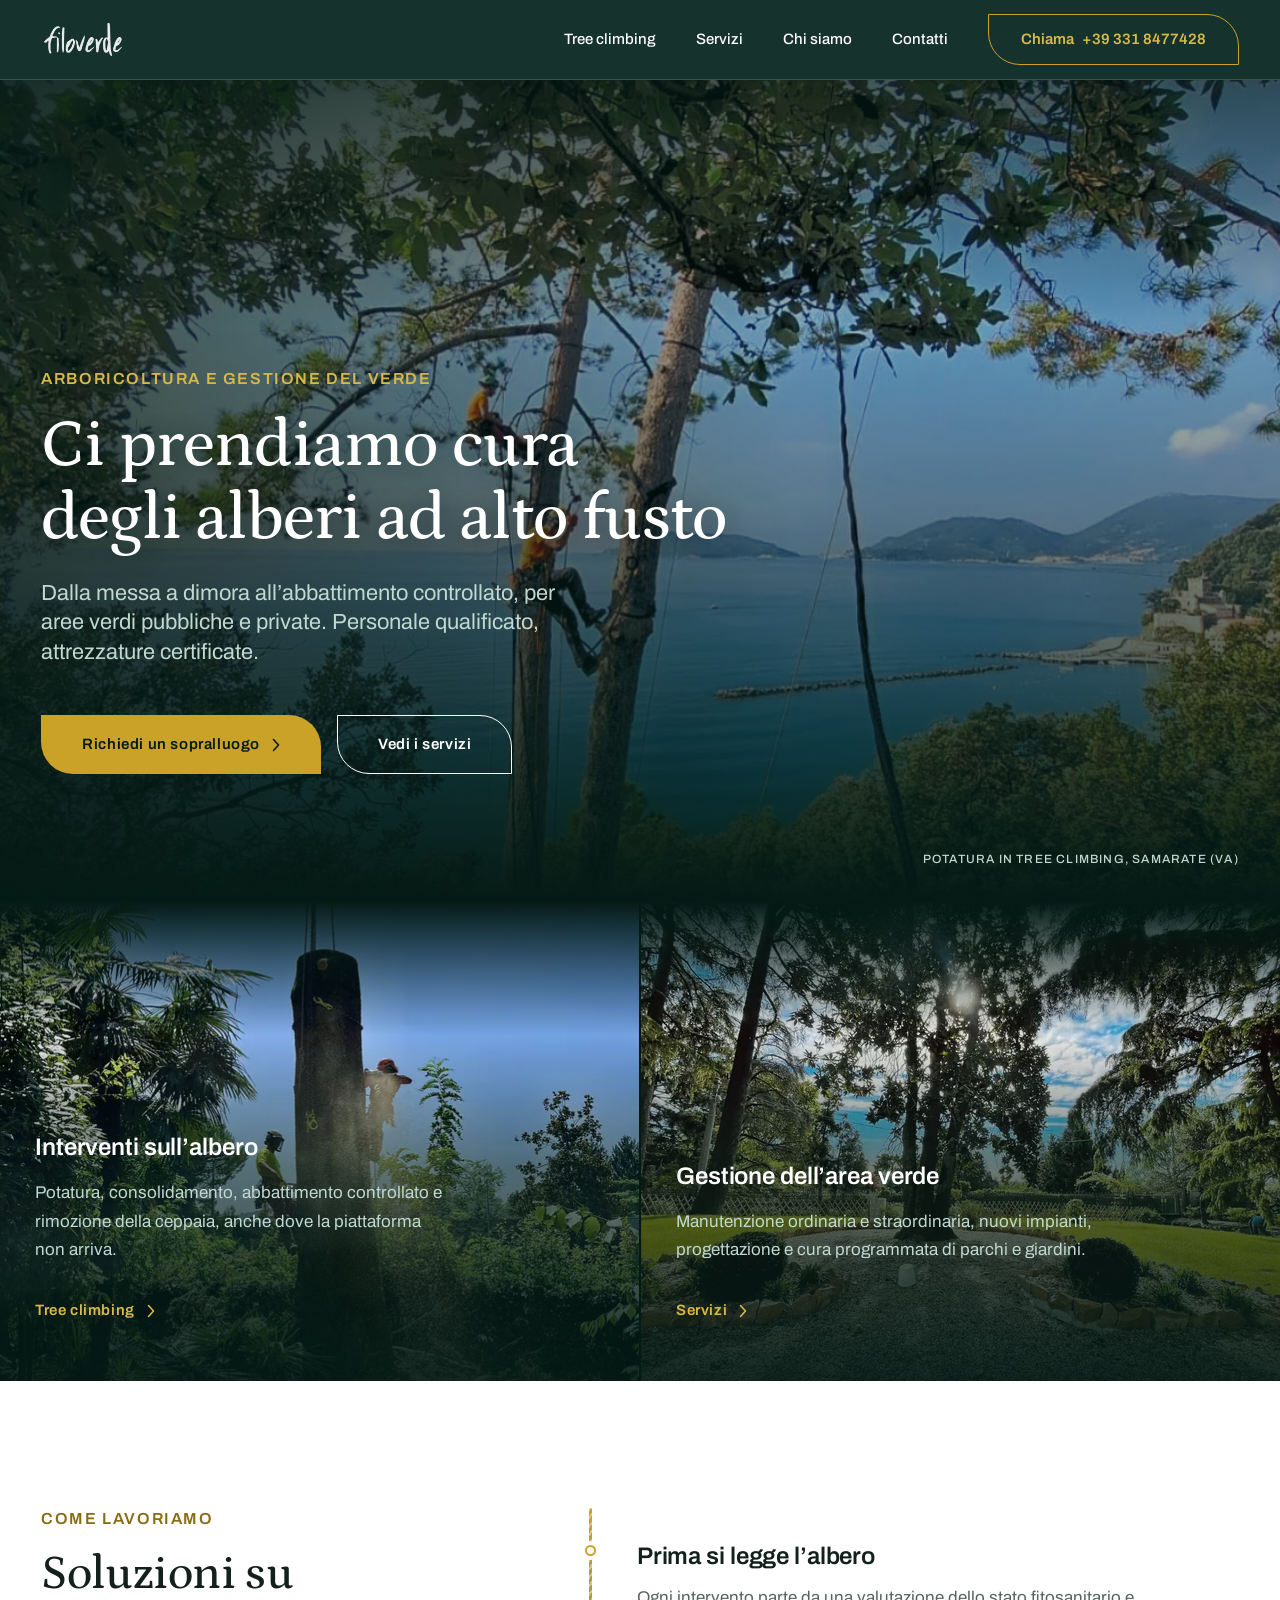
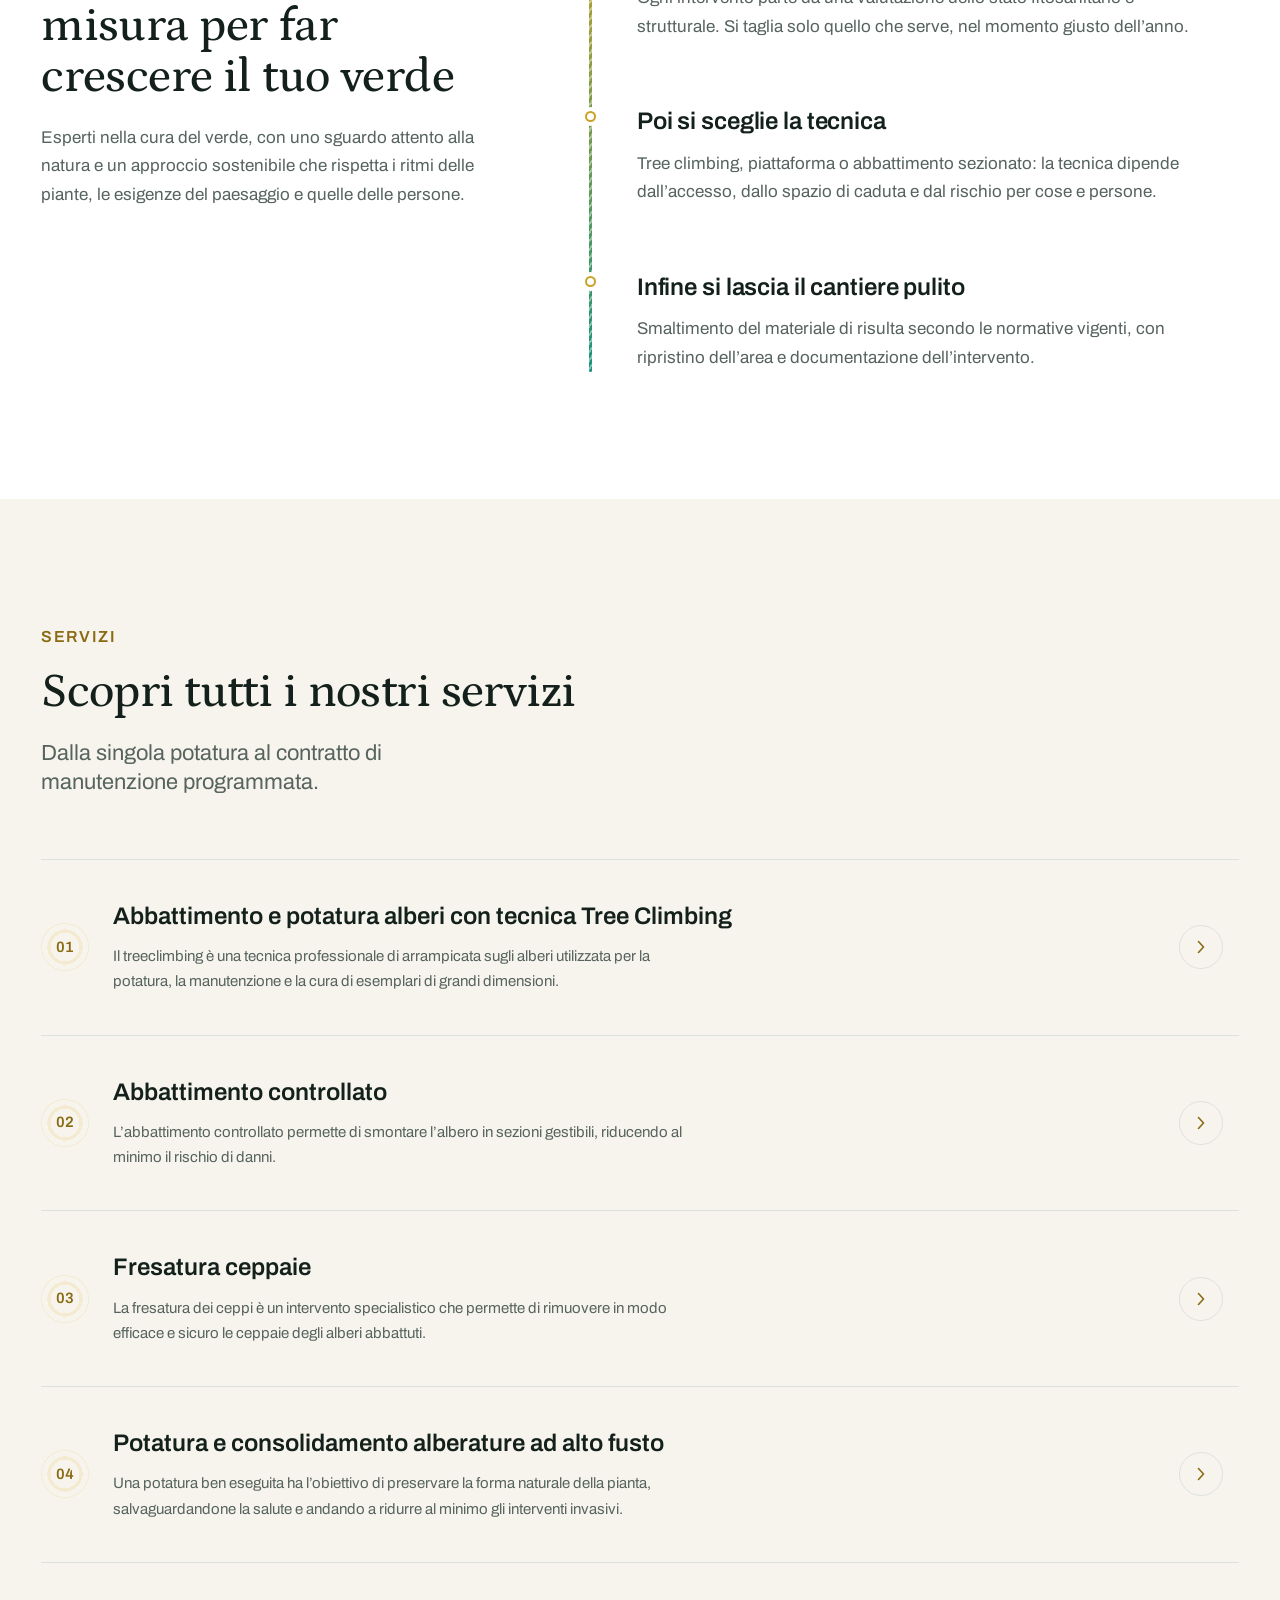
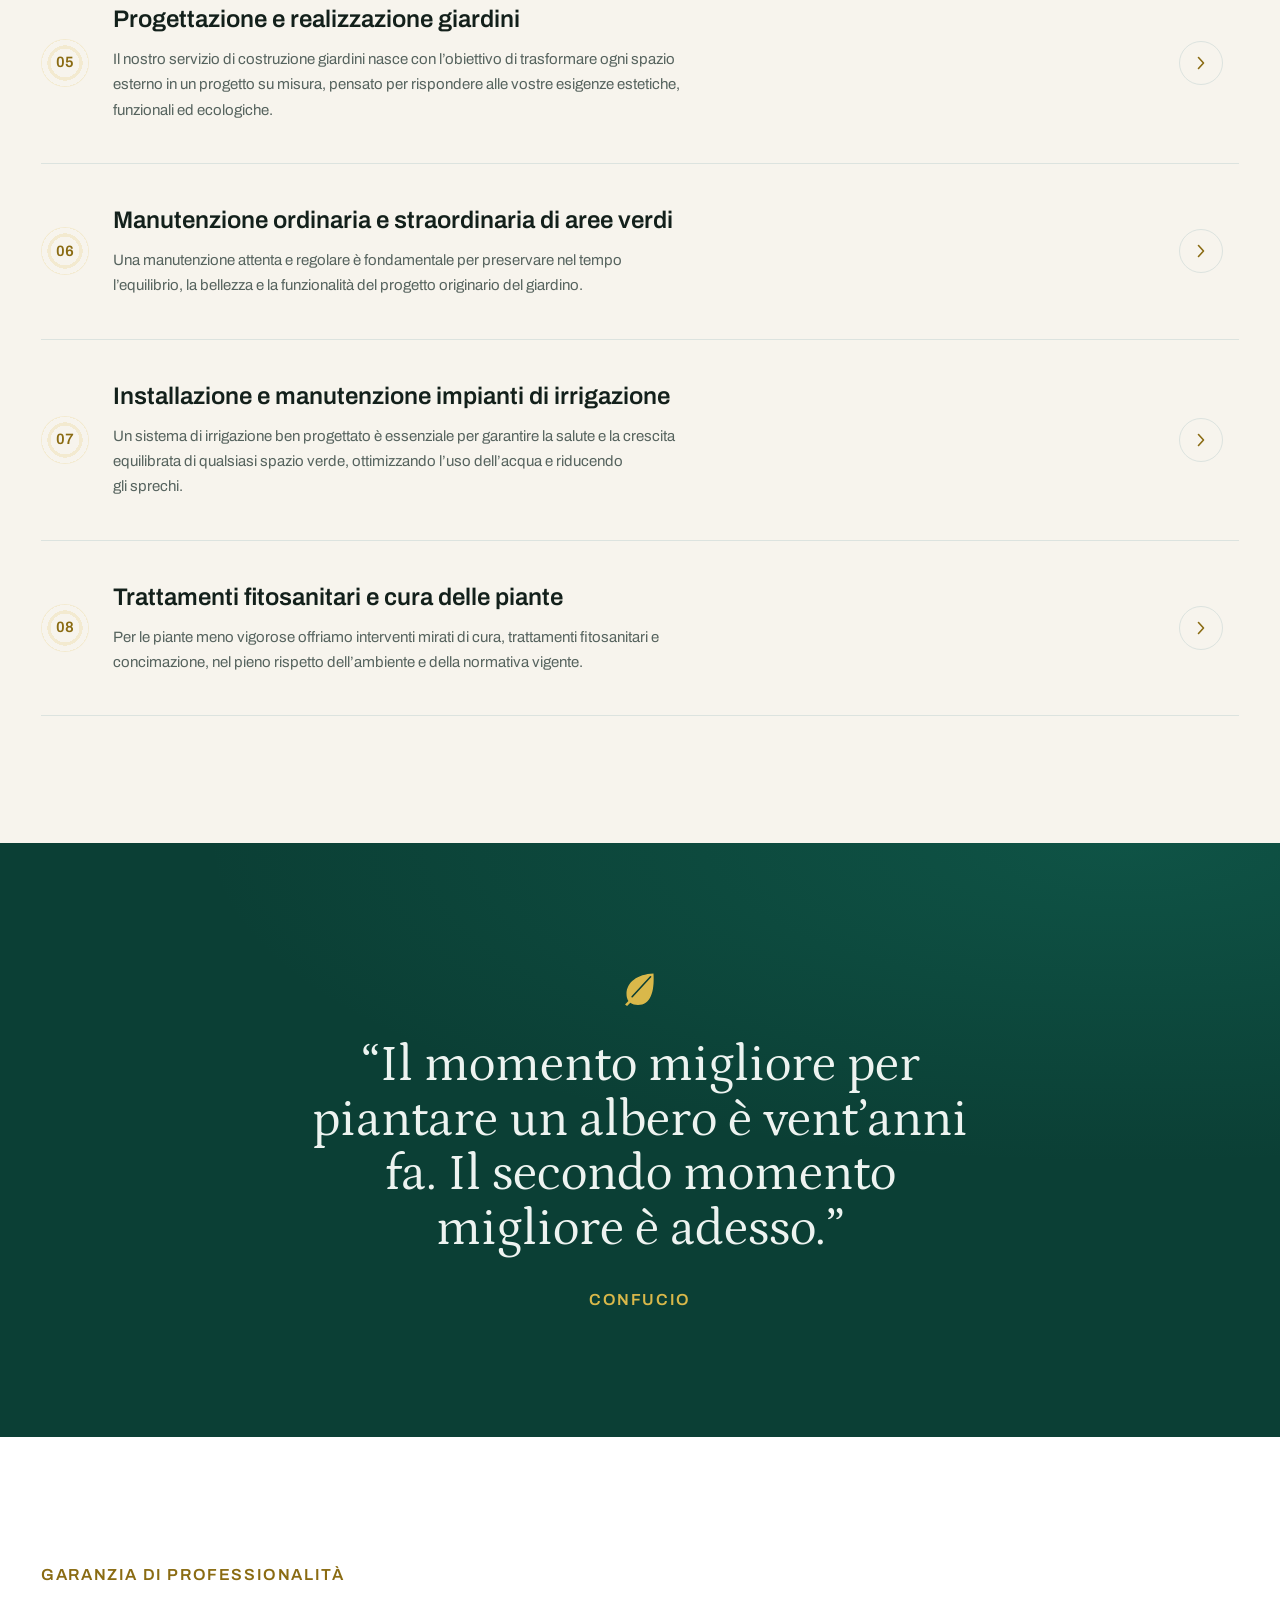
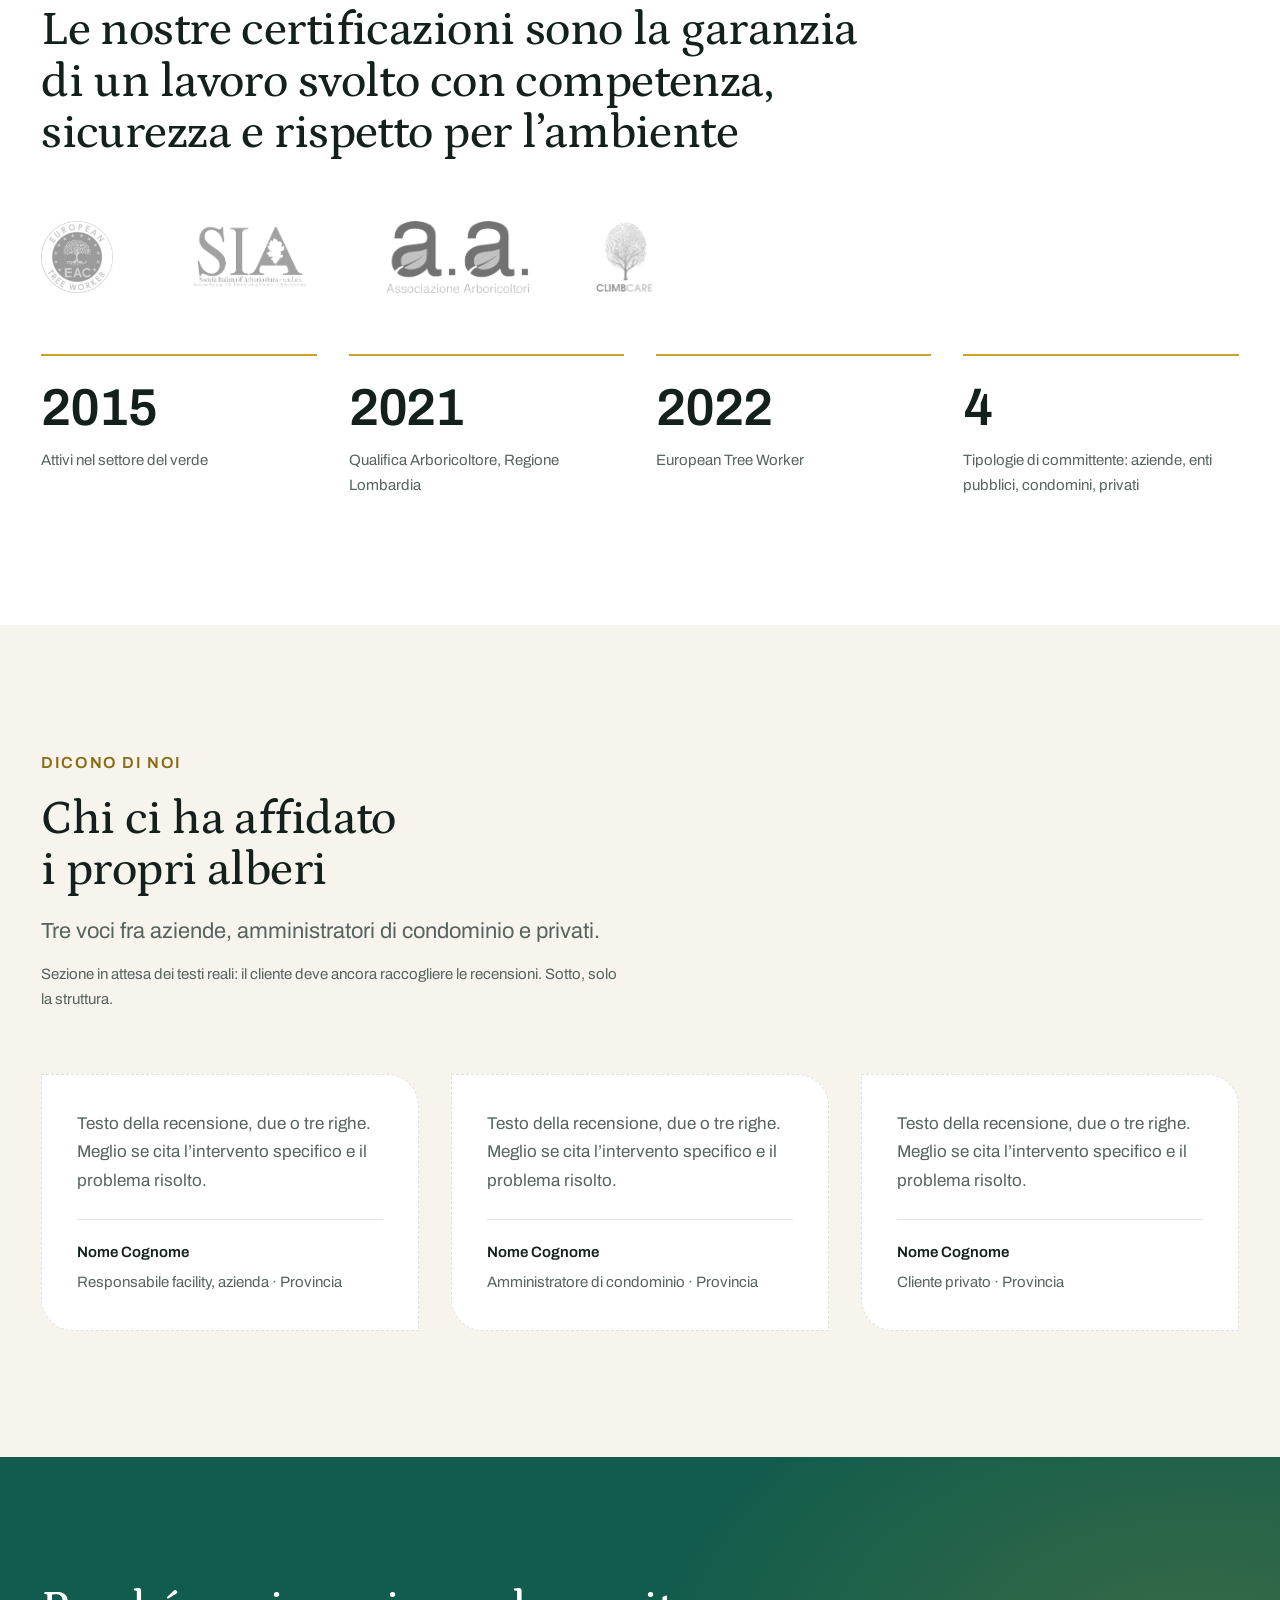
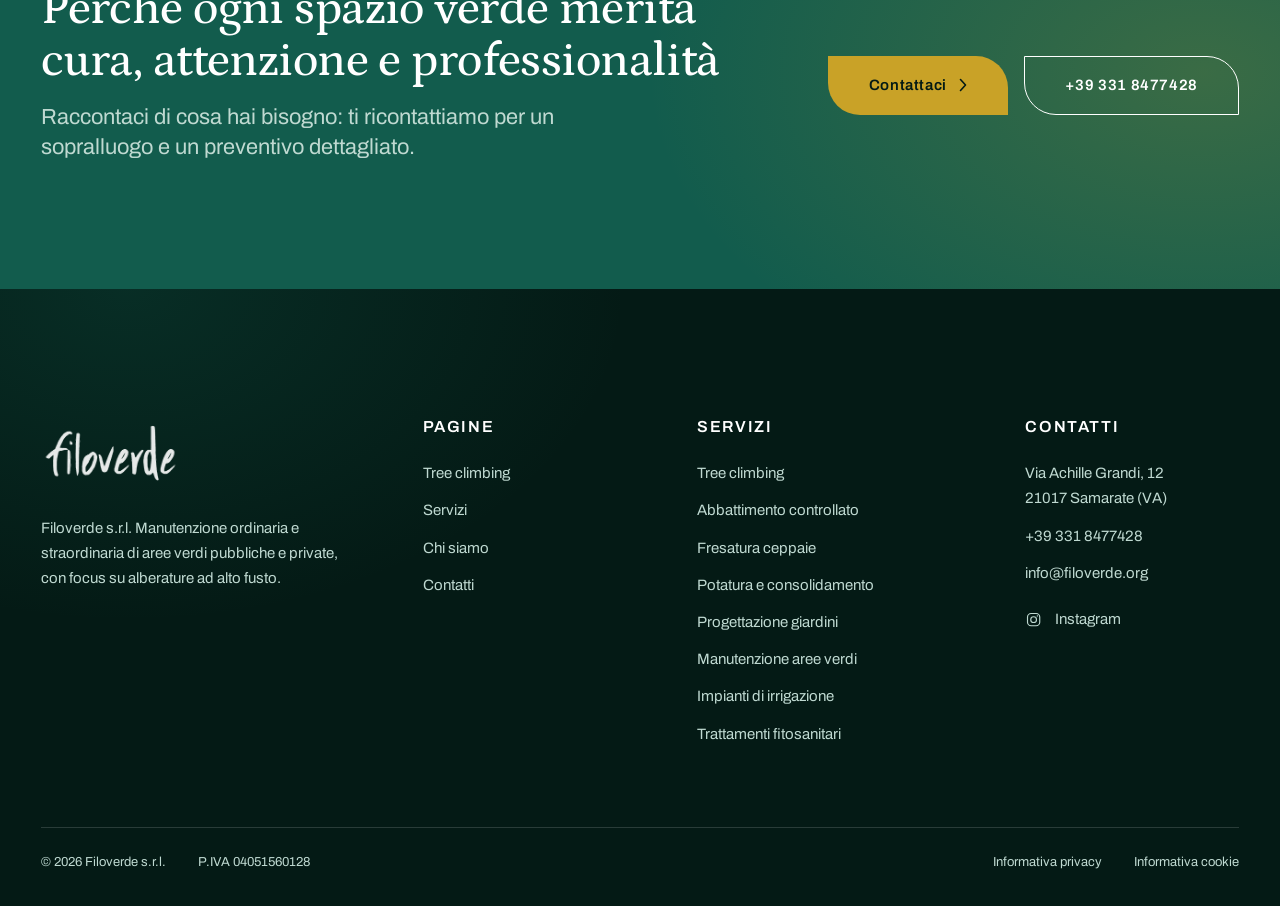
==== mockup/index.html @ c6e6986a "Mockup" ====
<!doctype html>
<html lang="it">
<head>
<meta charset="utf-8">
<meta name="viewport" content="width=device-width, initial-scale=1, viewport-fit=cover">
<meta name="theme-color" content="#0B3F35">
<link rel="icon" href="../assets/favicon/favicon.ico" sizes="48x48">
<link rel="icon" type="image/png" sizes="32x32" href="../assets/favicon/favicon32.png">
<link rel="icon" type="image/png" sizes="16x16" href="../assets/favicon/favicon16.png">
<link rel="icon" type="image/png" sizes="192x192" href="../assets/favicon/favicon192.png">
<link rel="apple-touch-icon" href="../assets/favicon/appletouchicon.png">
<title>Filoverde Srl | Cura degli alberi ad alto fusto e manutenzione del verde</title>
<meta name="description" content="Filoverde s.r.l. gestisce alberature ad alto fusto per aziende, enti pubblici, condomini e privati: potatura in tree climbing, abbattimento controllato, monitoraggio fitosanitario e manutenzione aree verdi.">
<link rel="preconnect" href="https://fonts.googleapis.com">
<link rel="preconnect" href="https://fonts.gstatic.com" crossorigin>
<link href="https://fonts.googleapis.com/css2?family=Archivo:ital,wght@0,400;0,500;0,600;1,400&amp;family=Petrona:ital,wght@0,400;0,500;0,600;1,400&amp;display=swap" rel="stylesheet">
<link rel="stylesheet" href="assets/css/style.css">
</head>
<body>
<a class="salta-al-contenuto" href="#contenuto">Salta al contenuto</a>

<header class="testata">
  <div class="contenitore testata__riga">
    <a class="testata__logo" href="index.html" aria-label="Filoverde, torna alla home">
      <img src="../assets/images/logo/logofiloverdebianco.webp" alt="Filoverde" width="604" height="330">
    </a>
    <button class="menu-toggle" type="button" aria-expanded="false" aria-controls="nav-principale" aria-label="Apri il menu"><svg class="menu-icona" viewBox="0 0 28 28" aria-hidden="true" focusable="false"><path class="menu-icona__asta" d="M7 5v18"/><path class="menu-icona__alto" d="M7 5h14"/><path class="menu-icona__medio" d="M7 14h10"/></svg></button>
    <nav class="testata__nav" id="nav-principale" aria-label="Navigazione principale">
      <ul>
        <li><a href="tree-climbing.html">Tree climbing</a></li>
        <li><a href="servizi.html">Servizi</a></li>
        <li><a href="chi-siamo.html">Chi siamo</a></li>
        <li><a href="contatti.html">Contatti</a></li>
        <li><a class="testata__tel" href="tel:+393318477428"><span class="etichetta-tel">Chiama</span> +39 331 8477428</a></li>
      </ul>
    </nav>
  </div>
</header>

<main id="contenuto">

  <!-- HERO -->
  <section class="hero">
    <div class="hero__sfondo">
      <img src="../assets/images/foto/treeclimbingpinomare01.webp" srcset="../assets/images/foto/w640/treeclimbingpinomare01.webp 640w, ../assets/images/foto/w1024/treeclimbingpinomare01.webp 1024w, ../assets/images/foto/treeclimbingpinomare01.webp 1373w" sizes="100vw"
           alt="Arboricoltore in tree climbing su un pino, con la costa sullo sfondo"
           width="1373" height="720" fetchpriority="high">
    </div>
    <div class="contenitore hero__contenuto" data-reveal>
      <p class="etichetta">Arboricoltura e gestione del verde</p>
      <h1>Ci prendiamo cura degli alberi ad alto fusto</h1>
      <p class="hero__sottotitolo">Dalla messa a dimora all&rsquo;abbattimento controllato, per aree verdi pubbliche e private. Personale qualificato, attrezzature certificate.</p>
      <div class="azioni">
        <a class="btn btn--primario" href="contatti.html">Richiedi un sopralluogo <svg class="freccia" viewBox="0 0 8 14" aria-hidden="true" focusable="false"><path d="M1.5 1.5 6.5 7l-5 5.5"/></svg></a>
        <a class="btn btn--fantasma" href="servizi.html">Vedi i servizi</a>
      </div>
    </div>
    <p class="hero__didascalia">Potatura in tree climbing, Samarate (VA)</p>
  </section>

  <!-- DUE ENTRY POINT -->
  <section class="dopo-hero" aria-label="Due modi di lavorare con noi">
    <div class="entrypoint scaglionato">
      <a class="entrypoint__carta" href="tree-climbing.html">
        <img src="../assets/images/foto/abbattimentocontrollato01.webp" srcset="../assets/images/foto/w640/abbattimentocontrollato01.webp 640w, ../assets/images/foto/w1024/abbattimentocontrollato01.webp 1024w, ../assets/images/foto/abbattimentocontrollato01.webp 1800w" sizes="(min-width:48em) 50vw, 100vw" alt="" width="1800" height="2400" loading="lazy">
        <h3>Interventi sull&rsquo;albero</h3>
        <p>Potatura, consolidamento, abbattimento controllato e rimozione della ceppaia, anche dove la piattaforma non arriva.</p>
        <span class="collegamento">Tree climbing <svg class="freccia" viewBox="0 0 8 14" aria-hidden="true" focusable="false"><path d="M1.5 1.5 6.5 7l-5 5.5"/></svg></span>
      </a>
      <a class="entrypoint__carta" href="servizi.html">
        <img src="../assets/images/foto/parcoprivatomanutenzione01.webp" srcset="../assets/images/foto/w640/parcoprivatomanutenzione01.webp 640w, ../assets/images/foto/w1024/parcoprivatomanutenzione01.webp 1024w, ../assets/images/foto/parcoprivatomanutenzione01.webp 1800w" sizes="(min-width:48em) 50vw, 100vw" alt="" width="1800" height="1350" loading="lazy">
        <h3>Gestione dell&rsquo;area verde</h3>
        <p>Manutenzione ordinaria e straordinaria, nuovi impianti, progettazione e cura programmata di parchi e giardini.</p>
        <span class="collegamento">Servizi <svg class="freccia" viewBox="0 0 8 14" aria-hidden="true" focusable="false"><path d="M1.5 1.5 6.5 7l-5 5.5"/></svg></span>
      </a>
    </div>
  </section>

  <!-- FILOSOFIA -->
  <section class="sezione">
    <div class="contenitore filo">
      <div class="filo__testo">
        <p class="etichetta">Come lavoriamo</p>
        <h2>Soluzioni su misura per far crescere il tuo verde</h2>
        <p>Esperti nella cura del verde, con uno sguardo attento alla natura e un approccio sostenibile che rispetta i ritmi delle piante, le esigenze del paesaggio e quelle delle persone.</p>
      </div>
      <ul class="filo__elenco scaglionato" data-reveal>
        <span class="corda" aria-hidden="true"></span>
        <li class="filo__voce">
          <h3>Prima si legge l&rsquo;albero</h3>
          <p>Ogni intervento parte da una valutazione dello stato fitosanitario e strutturale. Si taglia solo quello che serve, nel momento giusto dell&rsquo;anno.</p>
        </li>
        <li class="filo__voce">
          <h3>Poi si sceglie la tecnica</h3>
          <p>Tree climbing, piattaforma o abbattimento sezionato: la tecnica dipende dall&rsquo;accesso, dallo spazio di caduta e dal rischio per cose e persone.</p>
        </li>
        <li class="filo__voce">
          <h3>Infine si lascia il cantiere pulito</h3>
          <p>Smaltimento del materiale di risulta secondo le normative vigenti, con ripristino dell&rsquo;area e documentazione dell&rsquo;intervento.</p>
        </li>
      </ul>
    </div>
  </section>

  <!-- INDICE SERVIZI -->
  <section class="sezione sezione--chiara">
    <div class="contenitore">
      <div class="intro" data-reveal>
        <p class="etichetta">Servizi</p>
        <h2>Scopri tutti i nostri servizi</h2>
        <p>Dalla singola potatura al contratto di manutenzione programmata.</p>
      </div>
      <div class="indice scaglionato">
        <a class="indice__voce" href="tree-climbing.html">
          <span class="indice__anelli"><span class="indice__num">01</span></span>
          <span>
            <span class="indice__titolo"><strong>Abbattimento e potatura alberi con tecnica Tree Climbing</strong></span>
            <p>Il treeclimbing è una tecnica professionale di arrampicata sugli alberi utilizzata per la potatura, la manutenzione e la cura di esemplari di grandi dimensioni.</p>
          </span>
          <span class="indice__vai" aria-hidden="true"><svg class="freccia" viewBox="0 0 8 14" aria-hidden="true" focusable="false"><path d="M1.5 1.5 6.5 7l-5 5.5"/></svg></span>
        </a>
        <a class="indice__voce" href="abbattimento-controllato.html">
          <span class="indice__anelli"><span class="indice__num">02</span></span>
          <span>
            <span class="indice__titolo"><strong>Abbattimento controllato</strong></span>
            <p>L’abbattimento controllato permette di smontare l’albero in sezioni gestibili, riducendo al minimo il rischio di danni.</p>
          </span>
          <span class="indice__vai" aria-hidden="true"><svg class="freccia" viewBox="0 0 8 14" aria-hidden="true" focusable="false"><path d="M1.5 1.5 6.5 7l-5 5.5"/></svg></span>
        </a>
        <a class="indice__voce" href="fresatura-ceppaie.html">
          <span class="indice__anelli"><span class="indice__num">03</span></span>
          <span>
            <span class="indice__titolo"><strong>Fresatura ceppaie</strong></span>
            <p>La fresatura dei ceppi è un intervento specialistico che permette di rimuovere in modo efficace e sicuro le ceppaie degli alberi abbattuti.</p>
          </span>
          <span class="indice__vai" aria-hidden="true"><svg class="freccia" viewBox="0 0 8 14" aria-hidden="true" focusable="false"><path d="M1.5 1.5 6.5 7l-5 5.5"/></svg></span>
        </a>
        <a class="indice__voce" href="potatura-consolidamento.html">
          <span class="indice__anelli"><span class="indice__num">04</span></span>
          <span>
            <span class="indice__titolo"><strong>Potatura e consolidamento alberature ad alto fusto</strong></span>
            <p>Una potatura ben eseguita ha l’obiettivo di preservare la forma naturale della pianta, salvaguardandone la salute e andando a ridurre al minimo gli interventi invasivi.</p>
          </span>
          <span class="indice__vai" aria-hidden="true"><svg class="freccia" viewBox="0 0 8 14" aria-hidden="true" focusable="false"><path d="M1.5 1.5 6.5 7l-5 5.5"/></svg></span>
        </a>
        <a class="indice__voce" href="progettazione-giardini.html">
          <span class="indice__anelli"><span class="indice__num">05</span></span>
          <span>
            <span class="indice__titolo"><strong>Progettazione e realizzazione giardini</strong></span>
            <p>Il nostro servizio di costruzione giardini nasce con l’obiettivo di trasformare ogni spazio esterno in un progetto su misura, pensato per rispondere alle vostre esigenze estetiche, funzionali ed ecologiche.</p>
          </span>
          <span class="indice__vai" aria-hidden="true"><svg class="freccia" viewBox="0 0 8 14" aria-hidden="true" focusable="false"><path d="M1.5 1.5 6.5 7l-5 5.5"/></svg></span>
        </a>
        <a class="indice__voce" href="manutenzione-aree-verdi.html">
          <span class="indice__anelli"><span class="indice__num">06</span></span>
          <span>
            <span class="indice__titolo"><strong>Manutenzione ordinaria e straordinaria di aree verdi</strong></span>
            <p>Una manutenzione attenta e regolare è fondamentale per preservare nel tempo l’equilibrio, la bellezza e la funzionalità del progetto originario del giardino.</p>
          </span>
          <span class="indice__vai" aria-hidden="true"><svg class="freccia" viewBox="0 0 8 14" aria-hidden="true" focusable="false"><path d="M1.5 1.5 6.5 7l-5 5.5"/></svg></span>
        </a>
        <a class="indice__voce" href="impianti-irrigazione.html">
          <span class="indice__anelli"><span class="indice__num">07</span></span>
          <span>
            <span class="indice__titolo"><strong>Installazione e manutenzione impianti di irrigazione</strong></span>
            <p>Un sistema di irrigazione ben progettato è essenziale per garantire la salute e la crescita equilibrata di qualsiasi spazio verde, ottimizzando l’uso dell’acqua e riducendo gli sprechi.</p>
          </span>
          <span class="indice__vai" aria-hidden="true"><svg class="freccia" viewBox="0 0 8 14" aria-hidden="true" focusable="false"><path d="M1.5 1.5 6.5 7l-5 5.5"/></svg></span>
        </a>
        <a class="indice__voce" href="trattamenti-fitosanitari.html">
          <span class="indice__anelli"><span class="indice__num">08</span></span>
          <span>
            <span class="indice__titolo"><strong>Trattamenti fitosanitari e cura delle piante</strong></span>
            <p>Per le piante meno vigorose offriamo interventi mirati di cura, trattamenti fitosanitari e concimazione, nel pieno rispetto dell’ambiente e della normativa vigente.</p>
          </span>
          <span class="indice__vai" aria-hidden="true"><svg class="freccia" viewBox="0 0 8 14" aria-hidden="true" focusable="false"><path d="M1.5 1.5 6.5 7l-5 5.5"/></svg></span>
        </a>
      </div>
    </div>
  </section>

  <!-- CITAZIONE -->
  <section class="sezione sezione--scura">
    <div class="contenitore">
      <figure class="citazione" data-reveal>
        <svg class="citazione__foglia" viewBox="0 0 32 32" aria-hidden="true" focusable="false"><path fill="currentColor" d="M28 3C13.6 3.6 4 10.9 4 21.3c0 2.3.6 4.4 1.7 6.2l-3 3.1 1.8 1.4 2.9-3c1.9 1.3 4.2 2 6.8 2C25.2 31 29 19.7 28 3Z"/><path fill="none" stroke="#0B3F35" stroke-width="1.4" stroke-linecap="round" d="M25.4 6C20.6 11.2 15.2 17 9 23.8"/></svg>
        <blockquote><p>&ldquo;Il momento migliore per piantare un albero &egrave; vent&rsquo;anni fa. Il secondo momento migliore &egrave; adesso.&rdquo;</p></blockquote>
        <figcaption>Confucio</figcaption>
      </figure>
    </div>
  </section>

  <!-- CERTIFICAZIONI + CLIENTI -->
  <section class="sezione">
    <div class="contenitore">
      <div class="intro intro--ampia" data-reveal>
        <p class="etichetta">Garanzia di professionalit&agrave;</p>
        <h2>Le nostre certificazioni sono la garanzia di un lavoro svolto con competenza, sicurezza e rispetto per l&rsquo;ambiente</h2>
      </div>
      <ul class="marchi scaglionato">
        <li><img src="../assets/images/logo/logoeuropeantreeworker.webp" alt="European Tree Worker EAC" width="500" height="584" loading="lazy"></li>
        <li><img src="../assets/images/logo/logosiaarboricoltura.webp" alt="Societ&agrave; Italiana di Arboricoltura" width="319" height="158" loading="lazy"></li>
        <li><img src="../assets/images/logo/logoassociazionearboricoltori.webp" alt="Associazione Arboricoltori" width="317" height="160" loading="lazy"></li>
        <li><img src="../assets/images/logo/logoclimbcare.webp" alt="Rete di impresa Climbcare" width="900" height="1164" loading="lazy"></li>
      </ul>

      <div class="dati scaglionato dati-sotto">
        <div class="dati__voce"><span class="dati__num">2015</span><span class="dati__eti">Attivi nel settore del verde</span></div>
        <div class="dati__voce"><span class="dati__num">2021</span><span class="dati__eti">Qualifica Arboricoltore, Regione Lombardia</span></div>
        <div class="dati__voce"><span class="dati__num">2022</span><span class="dati__eti">European Tree Worker</span></div>
        <div class="dati__voce"><span class="dati__num">4</span><span class="dati__eti">Tipologie di committente: aziende, enti pubblici, condomini, privati</span></div>
      </div>
    </div>
  </section>

  <!-- RECENSIONI
       PLACEHOLDER: il cliente non ha ancora fornito le recensioni.
       Struttura e impaginazione definitive, testi da sostituire. -->
  <section class="sezione sezione--chiara">
    <div class="contenitore">
      <div class="intro" data-reveal>
        <p class="etichetta">Dicono di noi</p>
        <h2>Chi ci ha affidato i propri alberi</h2>
        <p>Tre voci fra aziende, amministratori di condominio e privati.</p>
        <p class="nota">Sezione in attesa dei testi reali: il cliente deve ancora raccogliere le recensioni. Sotto, solo la struttura.</p>
      </div>
      <div class="recensioni scaglionato">
        <figure class="recensione recensione--vuota">
          <blockquote><p>Testo della recensione, due o tre righe. Meglio se cita l&rsquo;intervento specifico e il problema risolto.</p></blockquote>
          <figcaption>
            <span class="recensione__nome">Nome Cognome</span>
            <span class="recensione__ruolo">Responsabile facility, azienda &middot; Provincia</span>
          </figcaption>
        </figure>
        <figure class="recensione recensione--vuota">
          <blockquote><p>Testo della recensione, due o tre righe. Meglio se cita l&rsquo;intervento specifico e il problema risolto.</p></blockquote>
          <figcaption>
            <span class="recensione__nome">Nome Cognome</span>
            <span class="recensione__ruolo">Amministratore di condominio &middot; Provincia</span>
          </figcaption>
        </figure>
        <figure class="recensione recensione--vuota">
          <blockquote><p>Testo della recensione, due o tre righe. Meglio se cita l&rsquo;intervento specifico e il problema risolto.</p></blockquote>
          <figcaption>
            <span class="recensione__nome">Nome Cognome</span>
            <span class="recensione__ruolo">Cliente privato &middot; Provincia</span>
          </figcaption>
        </figure>
      </div>
    </div>
  </section>

  <!-- CTA -->
  <section class="fascia-cta">
    <div class="contenitore">
      <div>
        <h2>Perch&eacute; ogni spazio verde merita cura, attenzione e professionalit&agrave;</h2>
        <p>Raccontaci di cosa hai bisogno: ti ricontattiamo per un sopralluogo e un preventivo dettagliato.</p>
      </div>
      <div class="fascia-cta__azioni azioni">
        <a class="btn btn--primario" href="contatti.html">Contattaci <svg class="freccia" viewBox="0 0 8 14" aria-hidden="true" focusable="false"><path d="M1.5 1.5 6.5 7l-5 5.5"/></svg></a>
        <a class="btn btn--fantasma" href="tel:+393318477428">+39 331 8477428</a>
      </div>
    </div>
  </section>

</main>

<footer class="pie">
  <div class="contenitore">
    <div class="pie__griglia">
      <div>
        <img class="pie__logo" src="../assets/images/logo/logofiloverdebianco.webp" alt="Filoverde" width="604" height="330" loading="lazy">
        <p>Filoverde s.r.l. Manutenzione ordinaria e straordinaria di aree verdi pubbliche e private, con focus su alberature ad alto fusto.</p>
      </div>
      <div>
        <h3>Pagine</h3>
        <ul>
          <li><a href="tree-climbing.html">Tree climbing</a></li>
          <li><a href="servizi.html">Servizi</a></li>
          <li><a href="chi-siamo.html">Chi siamo</a></li>
          <li><a href="contatti.html">Contatti</a></li>
        </ul>
      </div>
      <div>
        <h3>Servizi</h3>
        <ul class="pie__servizi">
          <li><a href="tree-climbing.html">Tree climbing</a></li>
          <li><a href="abbattimento-controllato.html">Abbattimento controllato</a></li>
          <li><a href="fresatura-ceppaie.html">Fresatura ceppaie</a></li>
          <li><a href="potatura-consolidamento.html">Potatura e consolidamento</a></li>
          <li><a href="progettazione-giardini.html">Progettazione giardini</a></li>
          <li><a href="manutenzione-aree-verdi.html">Manutenzione aree verdi</a></li>
          <li><a href="impianti-irrigazione.html">Impianti di irrigazione</a></li>
          <li><a href="trattamenti-fitosanitari.html">Trattamenti fitosanitari</a></li>
        </ul>
      </div>
      <div>
        <h3>Contatti</h3>
        <ul>
          <li><a href="https://www.google.it/maps/place/Via+Achille+Grandi,+12,+21017+Samarate+VA/@45.6338432,8.7834345,17z/data=!3m1!4b1!4m6!3m5!1s0x47868a1aed6e4475:0x89fbb16073cb19a6!8m2!3d45.6338432!4d8.7860094!16s%2Fg%2F11c196dpxr?entry=ttu&amp;g_ep=EgoyMDI2MTAwNy4wIKXMDSoASAFQAw%3D%3D" target="_blank" rel="noopener noreferrer">Via Achille Grandi, 12<br>21017 Samarate (VA)<span class="sr-only"> (apre Google Maps in una nuova scheda)</span></a></li>
          <li><a href="tel:+393318477428">+39 331 8477428</a></li>
          <li><a href="mailto:info@filoverde.org">info@filoverde.org</a></li>
          <li><a class="social" href="https://www.instagram.com/filoverdesrl/" target="_blank" rel="noopener noreferrer"><svg class="social__icona" viewBox="0 0 24 24" aria-hidden="true" focusable="false"><rect x="3.5" y="3.5" width="17" height="17" rx="5"/><circle cx="12" cy="12" r="4"/><circle class="social__punto" cx="17.2" cy="6.8" r="1"/></svg> Instagram<span class="sr-only"> (si apre in una nuova scheda)</span></a></li>
        </ul>
      </div>
    </div>
    <div class="pie__legale">
      <span>&copy; 2026 Filoverde s.r.l.</span>
      <span>P.IVA 04051560128</span>
      <ul class="pie__link"><li><a href="https://www.filoverde.org/informativa-sulla-privacy" target="_blank" rel="noopener noreferrer">Informativa privacy</a></li><li><a href="https://www.filoverde.org/informativa-sui-cookie" target="_blank" rel="noopener noreferrer">Informativa cookie</a></li></ul>
    </div>
  </div>
</footer>

<script src="assets/js/nav.js"></script>
</body>
</html>
---- mockup/assets/css/style.css ----
/* ==========================================================================
   Filo Verde - Design System (mockup)

   Il marchio e' un pennello a mano: il font display lo richiama.
   Forma a foglia e corda usate con parsimonia, in pochi punti scelti.
   ========================================================================== */

:root{

  /* --- Colore ----------------------------------------------------------- */
  --verde-950:#041A15;
  --verde-900:#07261F;
  --verde-800:#0B3F35;   /* dal sito attuale */
  --verde-700:#125C4D;   /* dal sito attuale */
  --verde-500:#1B947B;   /* dal sito attuale */
  --verde-300:#7FBCAC;
  --verde-200:#BFD9D1;
  --verde-050:#EDF3F0;

  /* Ottone: accento. Il gradino cambia col fondo, per restare sopra AA.
     400 su fondo scuro (6.14:1 su verde-800)
     600 su fondo chiaro (5.01:1 su bianco)
     500 come riempimento, con testo verde-950 sopra (7.46:1) */
  --ottone-700:#6B5210;
  --ottone-600:#8A6B12;
  --ottone-500:#C9A227;
  --ottone-400:#D9B84A;
  --ottone-100:#F3EAD0;

  --corteccia:#6B5A48;
  --sabbia:#F7F4ED;
  --carta:#FFFFFF;
  --inchiostro:#13201B;
  --grigio:#56635E;
  --linea:#DCE3DF;
  --linea-scura:rgba(255,255,255,.15);

  /* --- Tipografia -------------------------------------------------------
     Petrona: serif umanista caldo, di radice calligrafica ma non decorativo.
     Organico e leggibile, in contrasto col grotesque geometrico di Archivo.
     Display solo per h1, h2 e citazione; tutto il resto e' Archivo.
     ---------------------------------------------------------------------- */
  --font-display:"Petrona","Iowan Old Style",Georgia,serif;
  --font-testo:"Archivo",system-ui,-apple-system,sans-serif;

  --t-micro:.75rem;
  --t-xs:.8125rem;
  --t-sm:.9375rem;
  --t-etichetta:clamp(.8125rem,.62rem + .9vw,1rem); /* occhielli: 16px da ~680px in su, piu' piccoli su telefono per restare su una riga */
  --t-body:clamp(1rem,.97rem + .16vw,1.0625rem);
  --t-lead:clamp(1.125rem,1.03rem + .42vw,1.375rem);
  --t-h4:clamp(1.0625rem,1.02rem + .2vw,1.1875rem);
  --t-h3:clamp(1.25rem,1.11rem + .6vw,1.5rem);
  --t-h2:clamp(1.875rem,1.42rem + 1.95vw,3rem);
  --t-h1:clamp(2.375rem,1.65rem + 3.2vw,4.5rem);
  --t-cifra:clamp(2.25rem,1.6rem + 2.6vw,3.25rem);

  --interlinea-stretta:1.08;
  --interlinea-media:1.35;
  --interlinea-larga:1.68;

  /* --- Spazio ----------------------------------------------------------- */
  --s1:.25rem; --s2:.5rem;  --s3:.75rem; --s4:1rem;   --s5:1.25rem;
  --s6:1.5rem; --s7:2rem;   --s8:2.5rem; --s9:3rem;   --s10:4rem;
  --s11:5rem;  --s12:6rem;

  --spazio-sezione:clamp(4.5rem,2.8rem + 6.4vw,8.5rem);
  --spazio-blocco:clamp(2.5rem,1.9rem + 2.4vw,4rem);
  --spazio-elemento:var(--s6);
  --gap-griglia:clamp(1.25rem,.9rem + 1.4vw,2rem);
  --padding-carta:clamp(1.5rem,1.15rem + 1.3vw,2.25rem);

  --altezza-testata:clamp(62px,6.2vw,80px);
  --gutter:clamp(1.25rem,.65rem + 2.4vw,3.5rem);
  --max:80rem;
  --max-testo:36rem;

  /* --- Forma -------------------------------------------------------------
     La foglia resta, ma solo come forma dei contenitori immagine e dei
     bottoni. Niente foglioline sparse per la pagina.
     ---------------------------------------------------------------------- */
  --r-minimo:3px;
  --r-foglia:clamp(1.25rem,.9rem + 1.4vw,2rem);
  --foglia:0 var(--r-foglia) 0 var(--r-foglia);
  --foglia-inversa:var(--r-foglia) 0 var(--r-foglia) 0;

  --bordo:1px solid var(--linea);
  --ease:cubic-bezier(.33,.8,.4,1);
  --ease-organico:cubic-bezier(.34,1.3,.5,1);
  --transizione:300ms var(--ease);
}

/* --- Reset ---------------------------------------------------------------- */
*,*::before,*::after{box-sizing:border-box}
html{-webkit-text-size-adjust:100%;-webkit-tap-highlight-color:rgba(201,162,39,.25);scroll-behavior:smooth}
body{
  margin:0;
  font-family:var(--font-testo);
  font-size:var(--t-body);
  line-height:var(--interlinea-larga);
  color:var(--inchiostro);
  background:var(--carta);
  -webkit-font-smoothing:antialiased;
  overflow-x:hidden;
}
img{max-width:100%;height:auto;display:block}
svg{display:block}

h1,h2{
  font-family:var(--font-display);font-weight:500;
  line-height:var(--interlinea-stretta);letter-spacing:-.012em;
  margin:0;text-wrap:balance;
}
h1{font-size:var(--t-h1)}
h2{font-size:var(--t-h2)}
h3,h4{
  font-family:var(--font-testo);font-weight:600;
  line-height:var(--interlinea-media);letter-spacing:-.005em;
  margin:0;text-wrap:balance;
}
h3{font-size:var(--t-h3)}
h4{font-size:var(--t-h4)}
p{margin:0 0 var(--s4);max-width:var(--max-testo);text-wrap:pretty}
p:last-child{margin-bottom:0}
a{color:inherit}
ul,ol{margin:0;padding:0;list-style:none}
strong{font-weight:600}

:focus-visible{outline:2px solid var(--ottone-500);outline-offset:4px;border-radius:var(--r-minimo)}

.salta-al-contenuto{
  position:absolute;left:var(--s4);top:-5rem;z-index:100;
  background:var(--ottone-500);color:var(--verde-950);font-weight:600;
  padding:var(--s3) var(--s6);border-radius:var(--r-minimo);transition:top var(--transizione);
}
.salta-al-contenuto:focus{top:var(--s4)}

/* ==========================================================================
   Freccia: tratto sottile con punta. Si sposta di poco al passaggio.
   ========================================================================== */
.freccia{
  width:.5rem;height:.875rem;flex:none;overflow:visible;
  fill:none;stroke:currentColor;stroke-width:1.6;
  stroke-linecap:round;stroke-linejoin:round;
  transition:transform 280ms var(--ease);
}
/* Dentro il disco la freccia resta ferma: spostarla la farebbe uscire dal centro */

/* ==========================================================================
   Layout
   ========================================================================== */
.contenitore{
  width:100%;max-width:var(--max);margin-inline:auto;
  padding-left:max(var(--gutter),env(safe-area-inset-left));
  padding-right:max(var(--gutter),env(safe-area-inset-right));
}
.sezione{padding-block:var(--spazio-sezione)}
.sezione--scura{
  background:var(--verde-800);color:var(--verde-050);
  background-image:radial-gradient(120% 90% at 88% 0%,rgba(27,148,123,.24),transparent 60%);
}
.sezione--scura h1,.sezione--scura h2,.sezione--scura h3,.sezione--scura h4{color:#fff}
.sezione--chiara{background:var(--sabbia)}

/* Etichetta: unico set tipografico per tutti gli occhielli del sito.
   Le altre regole (.filo__anno, figcaption, h3 di contatti e footer,
   briciole) ereditano da qui e definiscono solo colore e margini. */
.etichetta,.filo__anno,.citazione figcaption,.contatti__blocco h3,.pie h3,.briciole{
  font-family:var(--font-testo);font-size:var(--t-etichetta);font-weight:600;
  letter-spacing:.1em;text-transform:uppercase;line-height:var(--interlinea-media);
}
.etichetta{
  display:block;color:var(--ottone-600);
  margin:0 0 var(--s5);
}
.sezione--scura .etichetta,.hero .etichetta{color:var(--ottone-400)}

.intro{max-width:var(--max-testo);margin-bottom:var(--spazio-blocco)}
.intro h2{margin-bottom:var(--s5)}
/* Variante a due colonne: titolo a sinistra, testo a destra.
   Occupa la larghezza disponibile senza aggiungere contenuto. */
/* Titolo lungo senza testo di supporto: si allarga invece di stare in colonna */
.intro--ampia{max-width:54rem}
/* Le etichette sono <p class="etichetta">: vanno escluse dagli stili dei paragrafi,
   altrimenti questi (specificita' maggiore) ne cambiano corpo, interlinea e colore. */
.intro p:not(.etichetta){font-size:var(--t-lead);line-height:var(--interlinea-media);color:var(--grigio)}
.intro p:not(.etichetta)+p:not(.etichetta){margin-top:var(--s4)}
.sezione--scura .intro p:not(.etichetta){color:var(--verde-200)}
.intro p.nota{font-size:var(--t-sm);line-height:var(--interlinea-larga);margin-top:var(--s4)}
.sezione--scura .intro p.nota{color:var(--verde-300)}

/* --- Ingresso allo scroll -------------------------------------------------- */
[data-reveal]{opacity:0;transform:translateY(18px);transition:opacity 760ms var(--ease),transform 760ms var(--ease)}
[data-reveal].e-visibile{opacity:1;transform:none}
.scaglionato>*{opacity:0;transform:translateY(18px);transition:opacity 700ms var(--ease),transform 700ms var(--ease)}
.scaglionato.e-visibile>*{opacity:1;transform:none}
.scaglionato.e-visibile>*:nth-child(1){transition-delay:0ms}
.scaglionato.e-visibile>*:nth-child(2){transition-delay:100ms}
.scaglionato.e-visibile>*:nth-child(3){transition-delay:200ms}
.scaglionato.e-visibile>*:nth-child(4){transition-delay:300ms}
.scaglionato.e-visibile>*:nth-child(5){transition-delay:400ms}
.scaglionato.e-visibile>*:nth-child(6){transition-delay:500ms}
.scaglionato.e-visibile>*:nth-child(7){transition-delay:600ms}

/* ==========================================================================
   Bottoni
   ========================================================================== */
.btn{
  display:inline-flex;align-items:center;gap:var(--s3);
  min-height:54px;padding:var(--s4) var(--s8);
  font-size:var(--t-sm);font-weight:600;letter-spacing:.04em;
  text-decoration:none;border:1.5px solid transparent;
  border-radius:var(--foglia);cursor:pointer;
  transition:border-radius 520ms var(--ease-organico),background var(--transizione),color var(--transizione),border-color var(--transizione);
}
.btn--primario{background:var(--ottone-500);color:var(--verde-950)}
.btn--fantasma{border-color:currentColor;background:none;color:inherit}
.azioni{display:flex;flex-wrap:wrap;gap:var(--s4);margin-top:var(--spazio-elemento)}

.collegamento{
  display:inline-flex;align-items:center;gap:var(--s3);min-height:44px;
  font-size:var(--t-sm);font-weight:600;letter-spacing:.04em;
  text-decoration:none;color:var(--ottone-600);
}
.sezione--scura .collegamento,.entrypoint__carta .collegamento{color:var(--ottone-400)}

/* ==========================================================================
   Header
   ========================================================================== */
.testata{
  position:sticky;top:0;z-index:50;
  background:rgba(7,38,31,.94);
  -webkit-backdrop-filter:saturate(1.5) blur(12px);
  backdrop-filter:saturate(1.5) blur(12px);
  color:#fff;border-bottom:1px solid var(--linea-scura);
}
.testata__riga{
  display:flex;align-items:center;gap:var(--s8);
  min-height:var(--altezza-testata);
}
.testata__logo{display:block;flex:none;padding-block:var(--s2);transition:opacity var(--transizione)}
.testata__logo img{height:clamp(34px,3.6vw,46px);width:auto}
.testata__nav{margin-left:auto}
.testata__nav>ul{display:flex;gap:var(--s8);align-items:center}
.testata__nav a{
  position:relative;display:block;padding:var(--s3) 0;text-decoration:none;
  font-size:var(--t-sm);font-weight:500;
  transition:color var(--transizione);
}
.testata__nav a[aria-current="page"],.testata__nav a[aria-current="true"]{font-weight:600;color:var(--ottone-400)}
/* CTA telefono */
.testata__nav .testata__tel{
  display:inline-flex;align-items:center;gap:var(--s2);
  font-size:var(--t-sm);font-weight:600;text-decoration:none;white-space:nowrap;
  min-height:44px;padding:var(--s3) var(--s7);
  border:1.5px solid var(--ottone-500);border-radius:var(--foglia);
  color:var(--ottone-400);
  transition:border-radius 520ms var(--ease-organico),background var(--transizione),color var(--transizione);
}
.menu-toggle{display:none}

/* ==========================================================================
   Hero a tutta immagine
   ========================================================================== */
.hero{
  position:relative;isolation:isolate;
  min-height:calc(100vh - var(--altezza-testata));
  min-height:calc(100svh - var(--altezza-testata));
  display:grid;align-items:end;
  background:var(--verde-900);color:#fff;overflow:hidden;
}
.hero__sfondo{position:absolute;inset:0;z-index:-2}
.hero__sfondo img{width:100%;height:100%;object-fit:cover;object-position:center 42%}
.hero::after{
  content:"";position:absolute;inset:0;z-index:-1;
  background:
    linear-gradient(180deg,rgba(4,26,21,.72) 0%,rgba(4,26,21,.30) 30%,rgba(4,26,21,.62) 66%,rgb(4,26,21) 100%),
    linear-gradient(90deg,rgba(4,26,21,.70) 0%,transparent 62%);
}
.hero__contenuto{padding-block:var(--spazio-sezione);width:100%}
.hero h1{max-width:16ch;margin-bottom:var(--s6);text-shadow:0 2px 24px rgba(4,26,21,.45)}
.hero__sottotitolo{
  color:var(--verde-200);font-size:var(--t-lead);line-height:var(--interlinea-media);
  max-width:34rem;
}
.hero .azioni{margin-top:var(--s9)}
/* Didascalia: una riga sola, piccola, in basso a destra */
.hero__didascalia{
  position:absolute;right:var(--gutter);bottom:var(--s7);z-index:1;
  margin:0;max-width:calc(100% - var(--gutter) * 2);
  font-size:var(--t-micro);font-weight:500;letter-spacing:.1em;text-transform:uppercase;
  color:var(--verde-200);white-space:nowrap;overflow:hidden;text-overflow:ellipsis;
}

/* --- Blocco testo + ritratto ----------------------------------------------- */
.duecolonne{display:grid;grid-template-columns:1fr;gap:var(--spazio-blocco);align-items:center}
.duecolonne h2{margin-bottom:var(--s5)}
.ritratto img{width:100%;aspect-ratio:4/5;object-fit:cover;border-radius:var(--foglia)}
.ritratto--paesaggio img{aspect-ratio:4/3}
.servizio__testo .apertura{font-size:var(--t-lead);line-height:var(--interlinea-media)}
.servizio__testo h2{
  font-family:var(--font-testo);font-size:var(--t-h3);font-weight:600;
  line-height:var(--interlinea-media);letter-spacing:-.005em;margin:var(--s7) 0 var(--s3);
}
.servizio__testo .etichetta+h2{margin-top:0}
.servizio__testo .azioni{margin-top:var(--s7)}
/* Elenco: anelli ottone al posto dei trattini */
.elenco{display:grid;gap:var(--s3);margin:0 0 var(--s5);max-width:var(--max-testo)}
.elenco li{position:relative;padding-left:var(--s6)}
.elenco li::before{
  content:"";position:absolute;left:0;top:.62em;width:.55rem;height:.55rem;
  border-radius:50%;border:2px solid var(--ottone-500);
}

/* ==========================================================================
   Entry point
   ========================================================================== */
/* Banda di respiro fra hero e primo blocco: evita che risultino attaccati */
/* Dopo la hero: fondo sabbia, card contenute e sfalsate.
   La hero chiude con un angolo a foglia, cosi' il passaggio foto -> foto
   passa da un cambio di fondo e di forma, non da un semplice spazio. */
.dopo-hero{background:var(--verde-950)}
.entrypoint{display:grid;grid-template-columns:1fr;gap:2px;background:var(--verde-950)}
.entrypoint__carta{
  position:relative;display:flex;flex-direction:column;justify-content:flex-end;
  min-height:clamp(21rem,38vw,30rem);
  padding:var(--s10) var(--padding-carta) var(--s9);
  color:#fff;text-decoration:none;overflow:hidden;isolation:isolate;
}
.entrypoint__carta img{position:absolute;inset:0;width:100%;height:100%;object-fit:cover;z-index:-2}
.entrypoint__carta::after{
  content:"";position:absolute;inset:0;z-index:-1;
  background:linear-gradient(180deg,rgb(4,26,21) 0%,rgba(4,26,21,.08) 28%,rgba(4,26,21,.58) 56%,rgba(4,26,21,.92) 100%);
  transition:background 460ms var(--ease);
}
.entrypoint__carta h3{font-size:var(--t-h3);margin-bottom:var(--s4)}
.entrypoint__carta p{color:var(--verde-200);margin-bottom:var(--s6);max-width:26rem}

/* ==========================================================================
   Corda verticale con nodi - unico punto in cui compare la corda
   ========================================================================== */
.filo{display:grid;grid-template-columns:1fr;gap:var(--spazio-blocco)}
.filo__testo h2{margin-bottom:var(--s5)}
.filo__testo p:not(.etichetta){color:var(--grigio)}
.sezione--scura .filo__testo p:not(.etichetta){color:var(--verde-200)}
.filo__elenco{position:relative;padding-left:var(--s9)}
/* Corda: due capi sottili che si intrecciano, non piu' una fune spessa.
   Larga 3px, centro a 1.5px: i nodi si allineano su quel centro. */
.corda{
  position:absolute;left:0;top:0;bottom:0;width:3px;border-radius:2px;
  background:linear-gradient(180deg,var(--ottone-500),var(--verde-500));
  opacity:.85;
  transform:scaleY(0);transform-origin:top;
  transition:transform 1200ms var(--ease);
}
.corda::before{
  content:"";position:absolute;inset:0;border-radius:inherit;
  background:repeating-linear-gradient(126deg,
    rgba(255,255,255,.42) 0 2px,
    transparent 2px 5px);
}
.e-visibile>.corda,.e-visibile .corda{transform:scaleY(1)}
.filo__voce{position:relative;padding-block:var(--s7)}
.filo__voce:first-child{padding-top:var(--s2)}
.filo__voce:last-child{padding-bottom:0}
/* Nodo centrato sulla corda: 11px di diametro, centro a 1.5px dal bordo
   sinistro dell'elenco, cioe' left = -(padding) + 1.5 - 5.5 */
.filo__voce::before{
  content:"";position:absolute;left:calc(-1 * var(--s9) - 4px);top:calc(var(--s7) + .32em);
  width:11px;height:11px;border-radius:50%;
  background:var(--carta);border:2.5px solid var(--ottone-500);
  box-shadow:0 0 0 4px var(--carta);
}
.filo__voce:first-child::before{top:calc(var(--s2) + .32em)}
.sezione--chiara .filo__voce::before{background:var(--sabbia);box-shadow:0 0 0 4px var(--sabbia)}
.sezione--scura .filo__voce::before{background:var(--verde-800);border-color:var(--ottone-400);box-shadow:0 0 0 4px var(--verde-800)}
.filo__anno{
  display:block;color:var(--ottone-600);margin-bottom:var(--s2);
}
.sezione--scura .filo__anno{color:var(--ottone-400)}
.filo__voce h3{margin-bottom:var(--s3)}
.filo__voce p{margin:0;color:var(--grigio)}
.sezione--scura .filo__voce p{color:var(--verde-200)}

/* ==========================================================================
   Indice servizi
   ========================================================================== */
.indice{border-top:var(--bordo)}
.indice__voce{
  position:relative;display:grid;grid-template-columns:auto 1fr;
  gap:var(--s6);align-items:center;
  padding:var(--s8) var(--s4) var(--s8) 0;
  border-bottom:var(--bordo);text-decoration:none;
  transition:padding-left 440ms var(--ease),background var(--transizione);
}
a.indice__voce{grid-template-columns:auto 1fr auto}
/* Freccia in colonna propria, dentro un disco che si riempie al passaggio */
.indice__vai{
  display:grid;place-items:center;flex:none;
  width:2.75rem;height:2.75rem;border-radius:50%;
  border:1px solid var(--linea);color:var(--ottone-600);
  transition:background var(--transizione),border-color var(--transizione),color var(--transizione);
}
.indice__anelli{
  position:relative;width:3rem;height:3rem;flex:none;
  display:grid;place-items:center;border-radius:50%;
  background:
    radial-gradient(circle,transparent 0 42%,var(--ottone-100) 42% 52%,transparent 52% 68%,var(--ottone-100) 68% 76%,transparent 76%);
  transition:transform 620ms var(--ease-organico);
}
.indice__num{
  font-family:var(--font-testo);font-weight:600;font-size:var(--t-sm);
  color:var(--ottone-600);font-variant-numeric:tabular-nums;line-height:1;
}
.indice__titolo{
  display:block;font-family:var(--font-testo);font-weight:600;
  font-size:var(--t-h3);line-height:var(--interlinea-media);
}
.indice__voce p{margin:var(--s3) 0 0;color:var(--grigio);font-size:var(--t-sm)}

/* ==========================================================================
   Schede
   ========================================================================== */
.griglia{display:grid;grid-template-columns:1fr;gap:var(--gap-griglia)}
.scheda{
  display:flex;flex-direction:column;background:var(--carta);
  border:var(--bordo);border-radius:var(--foglia);overflow:hidden;
  transition:border-radius 560ms var(--ease-organico),border-color var(--transizione);
}
.scheda__media{overflow:hidden}
.scheda img{
  width:100%;aspect-ratio:3/2;object-fit:cover;
  filter:saturate(.94);transition:filter 620ms var(--ease);
}
.scheda__corpo{display:flex;flex-direction:column;flex:1;gap:var(--s4);padding:var(--padding-carta)}
.scheda h3{margin:0}
.scheda p{color:var(--grigio);font-size:var(--t-sm);margin:0}
.scheda__tag{margin-top:auto;padding-top:var(--s2);display:flex;flex-wrap:wrap;gap:var(--s2)}
.scheda__tag li{
  font-size:var(--t-micro);font-weight:600;letter-spacing:.05em;text-transform:uppercase;
  background:var(--sabbia);color:var(--verde-700);
  padding:var(--s1) var(--s4);border-radius:var(--r-minimo);
}
.scheda__azione{margin:var(--s2) 0 0}
.scheda__azione a{display:inline-flex;align-items:center;gap:var(--s3);min-height:44px;font-size:var(--t-sm);font-weight:600;color:var(--ottone-600);text-decoration:none}
/* Card cliccabile: il link del titolo si estende su tutta la card */
.scheda{position:relative}
.scheda__titolo{color:inherit;text-decoration:none}
.scheda__titolo::after{content:"";position:absolute;inset:0;z-index:1}
.scheda:focus-within{border-color:var(--ottone-500)}
.scheda__titolo:focus-visible{outline:0}
.scheda:has(.scheda__titolo:focus-visible){outline:2px solid var(--ottone-500);outline-offset:4px}
.scheda__vai{
  margin-top:auto;padding-top:var(--s2);
  display:inline-flex;align-items:center;gap:var(--s3);
  font-size:var(--t-sm);font-weight:600;color:var(--ottone-600);
}
.griglia--quattro{grid-template-columns:1fr}

/* ==========================================================================
   Recensioni
   ========================================================================== */
.recensioni{display:grid;grid-template-columns:1fr;gap:var(--gap-griglia)}
.recensione{
  margin:0; /* annulla il margine di 40px che i browser danno a <figure> */
  display:flex;flex-direction:column;gap:var(--s6);
  padding:var(--padding-carta);
  background:var(--carta);border:var(--bordo);border-radius:var(--foglia);
  transition:border-radius 560ms var(--ease-organico),border-color var(--transizione);
}
.recensione blockquote{margin:0;font-size:var(--t-body);line-height:var(--interlinea-larga);color:var(--inchiostro)}
.recensione blockquote p{max-width:none}
.recensione figcaption{margin-top:auto;padding-top:var(--s5);border-top:var(--bordo);font-size:var(--t-sm)}
.recensione__nome{display:block;font-weight:600}
.recensione__ruolo{display:block;color:var(--grigio);font-size:var(--t-sm);margin-top:var(--s1)}
.recensione--vuota{border-style:dashed}
.recensione--vuota blockquote{color:var(--grigio)}

/* ==========================================================================
   Dati
   ========================================================================== */
.dati{display:grid;grid-template-columns:1fr;gap:var(--gap-griglia)}
.dati-sotto{margin-top:var(--spazio-blocco)}
.dati__voce{position:relative;border-top:2px solid var(--ottone-500);padding-top:var(--s6)}
.dati__num{
  display:block;font-family:var(--font-testo);font-weight:600;
  font-size:var(--t-cifra);line-height:var(--interlinea-stretta);
  letter-spacing:-.02em;font-variant-numeric:tabular-nums;
}
.dati__eti{display:block;margin-top:var(--s3);font-size:var(--t-sm);color:var(--grigio)}
.sezione--scura .dati__eti{color:var(--verde-200)}
.dati__eti strong{display:block;color:var(--inchiostro);margin-bottom:var(--s1)}
.sezione--scura .dati__eti strong{color:#fff}

/* ==========================================================================
   Citazione
   ========================================================================== */
.citazione{max-width:44rem;margin:0 auto;text-align:center}
.citazione__foglia{width:2.25rem;height:2.25rem;margin:0 auto var(--s7);color:var(--ottone-400)}
.citazione blockquote{
  margin:0;font-family:var(--font-display);font-weight:400;
  font-size:clamp(1.875rem,1.25rem + 2.4vw,3.25rem);line-height:var(--interlinea-stretta);
}
.citazione blockquote p{max-width:none;margin:0}
.citazione figcaption{
  margin-top:var(--s7);color:var(--ottone-400);
}

/* ==========================================================================
   Marchi
   ========================================================================== */
.marchi{display:flex;flex-wrap:wrap;align-items:center;gap:var(--s9) var(--s10)}
.marchi img{
  height:clamp(50px,6.5vw,72px);width:auto;object-fit:contain;
  filter:grayscale(1);opacity:.55;
  transition:filter var(--transizione),opacity var(--transizione);
}

/* ==========================================================================
   Galleria
   ========================================================================== */
/* Galleria a colonne: ogni foto tiene le proporzioni originali (nessun ritaglio)
   e il browser bilancia le colonne, quindi non restano mai celle vuote
   qualunque sia il numero di foto. */
.galleria{column-count:2;column-gap:var(--s3)}
.galleria figure{
  break-inside:avoid;margin:0 0 var(--s3);overflow:hidden;
  border-radius:var(--foglia);
  transition:border-radius 560ms var(--ease-organico);
}
.galleria img{width:100%;height:auto;filter:saturate(.94);transition:filter 620ms var(--ease)}

/* ==========================================================================
   Forma a quadrifoglio (Chi siamo, "Il nostro approccio")
   Quattro foto uguali compongono un quadrifoglio: ogni foglia e' una foto in forma di
   foglia (due angoli opposti arrotondati all'80%, gli altri due vivi come punte).
   In alto a sinistra e in basso a destra la punta e' sulla diagonale \\, nelle altre due
   sulla diagonale /: le basi convergono al centro e le punte guardano all'esterno.
   Griglia 2x2 e rapporto 1:1: ogni foto ha lo stesso lato, circa 252px su desktop e 164px
   su telefono, e la forma e' identica a ogni larghezza di schermo.
   ========================================================================== */
.forma-sezione{display:grid;grid-template-columns:1fr;gap:var(--spazio-blocco);align-items:center}
.forma-sezione .intro{margin-bottom:0}
.forma-quadrifoglio{
  display:grid;gap:var(--s3);
  grid-template-columns:repeat(2,minmax(0,1fr));
  grid-template-rows:repeat(2,minmax(0,1fr));
  aspect-ratio:1/1;width:100%;max-width:32rem;margin-inline:auto;
}
.forma-quadrifoglio figure{margin:0;height:100%;overflow:hidden}
.forma-quadrifoglio img{width:100%;height:100%;object-fit:cover;filter:saturate(.94);transition:filter 620ms var(--ease)}
.forma-quadrifoglio__a,.forma-quadrifoglio__d{border-radius:0 80% 0 80%}
.forma-quadrifoglio__b,.forma-quadrifoglio__c{border-radius:80% 0 80% 0}
@media (min-width:64em){
  .forma-sezione{grid-template-columns:1fr 1fr;gap:var(--s12)}
  .forma-quadrifoglio{margin-inline:0 auto}
}

/* ==========================================================================
   Social
   ========================================================================== */
.social{display:inline-flex;align-items:center;gap:var(--s3);min-height:44px}
.social__icona{
  width:1.15em;height:1.15em;flex:none;
  fill:none;stroke:currentColor;stroke-width:1.6;stroke-linecap:round;stroke-linejoin:round;
}
.social__punto{fill:currentColor;stroke:none}

/* Testo solo per screen reader */
.sr-only{
  position:absolute;width:1px;height:1px;margin:-1px;padding:0;
  overflow:hidden;clip:rect(0 0 0 0);white-space:nowrap;border:0;
}

/* ==========================================================================
   Form
   ========================================================================== */
.form{display:grid;grid-template-columns:1fr;gap:var(--s6)}
.campo{display:flex;flex-direction:column;gap:var(--s2)}
.campo--lungo{grid-column:1/-1}
.campo label{font-size:var(--t-sm);font-weight:600}
.campo .richiesto{color:var(--ottone-600)}
.campo input,.campo textarea,.campo select{
  font:inherit;font-size:var(--t-body);color:var(--inchiostro);
  padding:var(--s4) var(--s5);min-height:54px;
  border:1px solid var(--linea);border-radius:var(--r-minimo);background:var(--carta);
  transition:border-color var(--transizione),box-shadow var(--transizione);
}
.campo input:focus,.campo textarea:focus,.campo select:focus{
  border-color:var(--ottone-500);box-shadow:0 0 0 3px var(--ottone-100);outline:none;
}
.campo textarea{min-height:10rem;resize:vertical}
.campo__aiuto{font-size:var(--t-xs);color:var(--grigio)}
.privacy{display:flex;gap:var(--s4);align-items:flex-start;grid-column:1/-1;font-size:var(--t-sm)}
.privacy input{min-height:auto;width:20px;height:20px;margin-top:.3em;flex:none;accent-color:var(--ottone-500)}
.form__invio{grid-column:1/-1;margin-top:var(--s2)}

/* ==========================================================================
   Contatti
   ========================================================================== */
.contatti__blocco{border-top:2px solid var(--ottone-500);padding-top:var(--s6);margin-bottom:var(--s9)}
.contatti__blocco:last-of-type{margin-bottom:var(--spazio-blocco)}
.contatti__blocco h3{color:var(--grigio);margin-bottom:var(--s3)}
.contatti__blocco p,.contatti__blocco a{
  margin:0;font-size:var(--t-lead);font-weight:500;
  line-height:var(--interlinea-media);text-decoration:none;
}
.contatti__blocco--nota p{font-size:var(--t-body);font-weight:400;color:var(--grigio)}
.mappa{
  position:relative;overflow:hidden;
  border:1px solid var(--linea);border-radius:var(--foglia);background:var(--sabbia);
  /* anelli di accrescimento: richiamano il tronco, centrati sul punto della sede */
  background-image:
    radial-gradient(circle at 88% 17%,var(--ottone-500) 0 5px,transparent 6px),
    repeating-radial-gradient(circle at 88% 17%,transparent 0 17px,rgba(11,63,53,.10) 17px 18px);
}
.contatti-griglia{display:grid;grid-template-columns:1fr;gap:var(--spazio-blocco)}
.mappa__anteprima{
  display:flex;flex-direction:column;align-items:flex-start;gap:var(--s5);
  padding:var(--padding-carta);min-height:20rem;justify-content:flex-end;
}
.mappa__sede{margin:0;font-size:var(--t-lead);line-height:var(--interlinea-media)}
.mappa__nota{margin:0;max-width:28rem;font-size:var(--t-sm);color:var(--grigio)}
.mappa__azioni{display:flex;flex-wrap:wrap;align-items:center;gap:var(--s4) var(--s6)}
.mappa--attiva{background-image:none}
.mappa__azioni--sotto{padding:var(--s4) var(--padding-carta);background:var(--carta);border-top:1px solid var(--linea)}
.mappa iframe{display:block;width:100%;height:clamp(20rem,52vw,26rem);border:0}

/* ==========================================================================
   Fascia CTA
   ========================================================================== */
.fascia-cta{
  background:var(--verde-700);color:#fff;position:relative;overflow:hidden;
  background-image:radial-gradient(75% 140% at 94% 50%,rgba(201,162,39,.22),transparent 58%);
}
.fascia-cta .contenitore{display:grid;gap:var(--spazio-blocco);align-items:center;padding-block:var(--spazio-sezione)}
.fascia-cta h2{margin-bottom:var(--s4)}
.fascia-cta p{color:var(--verde-200);font-size:var(--t-lead);line-height:var(--interlinea-media)}
.fascia-cta__azioni{display:flex;flex-wrap:wrap;gap:var(--s4)}

/* ==========================================================================
   Footer
   ========================================================================== */
.pie{
  background:var(--verde-950);color:var(--verde-200);
  padding-block:var(--spazio-sezione) calc(var(--s7) + env(safe-area-inset-bottom));font-size:var(--t-sm);
  background-image:radial-gradient(65% 90% at 10% 0%,rgba(27,148,123,.16),transparent 60%);
}
.pie__griglia{display:grid;grid-template-columns:1fr;gap:var(--spazio-blocco);margin-bottom:var(--s11)}
.pie h3{color:#fff;margin-bottom:var(--s6)}
.pie p{max-width:28rem}
.pie a{text-decoration:none;transition:color var(--transizione)}
.pie li+li{margin-top:var(--s3)}
.pie__logo{height:clamp(52px,6vw,76px);width:auto;margin-bottom:var(--s6)}
.pie__legale{
  border-top:1px solid var(--linea-scura);padding-top:var(--s6);
  display:flex;flex-wrap:wrap;align-items:center;
  gap:var(--s3) var(--s7);font-size:var(--t-xs);
}
.pie__link{display:flex;flex-wrap:wrap;gap:var(--s3) var(--s7);margin-left:auto}
.pie__link li+li{margin-top:0}

/* ==========================================================================
   Intestazione pagina interna
   ========================================================================== */
.pagina-testata{
  background:var(--verde-800);color:#fff;
  padding-block:var(--spazio-sezione);
  background-image:radial-gradient(78% 90% at 90% 4%,rgba(27,148,123,.28),transparent 60%);
}
.pagina-testata p{color:var(--verde-200);font-size:var(--t-lead);line-height:var(--interlinea-media);margin:var(--s6) 0 0}
.briciole{color:var(--verde-300);margin-bottom:var(--s6)}
.briciole a{text-decoration:none}

/* ==========================================================================
   Breakpoint
   ========================================================================== */
@media (max-width:63.99em){
  .pie li a{display:inline-flex;align-items:center;min-height:44px}
  .pie li+li{margin-top:0}
  .briciole a{display:inline-flex;align-items:center;min-height:44px}
  .menu-toggle{
    display:inline-grid;place-items:center;flex:none;
    margin-left:auto;width:3rem;height:3rem;padding:0;
    background:none;border:1px solid var(--linea-scura);border-radius:var(--foglia);
    color:#fff;cursor:pointer;
    transition:border-radius 520ms var(--ease-organico),border-color var(--transizione),color var(--transizione),background var(--transizione);
  }
  .menu-toggle[aria-expanded="true"]{border-color:var(--ottone-500);color:var(--ottone-400);border-radius:var(--foglia-inversa)}
  .menu-icona{width:1.75rem;height:1.75rem;overflow:visible}
  .menu-icona path{
    fill:none;stroke:currentColor;stroke-width:2.3;stroke-linecap:round;
    transform-box:fill-box;transform-origin:center;
    transition:transform 440ms var(--ease),opacity 260ms var(--ease);
  }
  /* Aperto: asta e braccio alto della F si incrociano a formare una X, il braccio medio si ritira.
     Le traslazioni portano il centro di ogni tratto al centro dell'icona (14,14). */
  .menu-toggle[aria-expanded="true"] .menu-icona__asta{transform:translate(7px,0) rotate(45deg)}
  .menu-toggle[aria-expanded="true"] .menu-icona__alto{transform:translate(0,9px) rotate(45deg) scaleX(1.286)}
  .menu-toggle[aria-expanded="true"] .menu-icona__medio{opacity:0;transform:translateX(-4px) scaleX(.4)}
  .testata__nav{
    display:none;margin-left:0;
    position:absolute;inset-inline:0;top:100%;
    background:var(--verde-900);border-bottom:1px solid var(--linea-scura);
    padding:var(--s6) max(var(--gutter),env(safe-area-inset-right)) var(--s9) max(var(--gutter),env(safe-area-inset-left));
    max-height:calc(100svh - var(--altezza-testata));overflow-y:auto;
  }
  .testata__nav[data-aperto="true"]{display:block;animation:apri 340ms var(--ease)}
  @keyframes apri{from{opacity:0;transform:translateY(-8px)}to{opacity:1;transform:none}}
  .testata__nav>ul{flex-direction:column;align-items:stretch;gap:0}
  .testata__nav li+li{border-top:1px solid var(--linea-scura)}
  .testata__nav a{padding:var(--s5) 0;font-size:var(--t-h4)}
  .testata__nav .testata__tel{align-self:flex-start;margin-top:var(--s6)}
  .etichetta-tel{display:none}
  .hero__didascalia{right:auto;left:var(--gutter);bottom:var(--s5)}
}

@media (max-width:39.99em){
  /* Su telefono i bottoni a tutta larghezza sono piu' facili da toccare */
  .azioni .btn,.form__invio .btn{flex:1 1 100%;width:100%;justify-content:center}
  /* Indice servizi: piu' spazio al testo */
  .indice__voce{gap:var(--s4)}
  .indice__anelli{width:2.5rem;height:2.5rem}
  .indice__vai{width:2.25rem;height:2.25rem}
  .pie__link{margin-left:0}
  .pie__servizi{columns:2;column-gap:var(--s6)}
  .pie__servizi li{break-inside:avoid}
}

/* Marchi: tessere 2x2 con il logo in grande, al posto di una riga dispersiva */
@media (max-width:47.99em){
  .marchi{display:grid;grid-template-columns:repeat(2,minmax(0,1fr));gap:var(--s3)}
  .marchi li{
    display:grid;place-items:center;min-height:8.5rem;padding:var(--s5);
    background:var(--carta);border:var(--bordo);border-radius:var(--foglia);
  }
  .marchi img{width:auto;max-width:100%;height:auto;max-height:5.75rem}
}

/* Galleria a "F": le foto compongono la lettera.
   Le altezze sono frazioni della larghezza del contenitore (unita' cqw), quindi la
   forma resta la stessa a ogni larghezza di schermo. */
.contenitore:has(> .galleria--f){container-type:inline-size}
.galleria--f figure{margin:0;height:100%}
.galleria--f img{height:100%;object-fit:cover}

/* Telefono (sotto 640px): 6 colonne, asta larga meta' schermo ma CORTA. Cinque foto:
   braccio alto (2), asta (foto verticale a doppia altezza + piede), braccio medio (1).
   Le altre foto si nascondono: un'asta di quattro foto in colonna diventava troppo lunga.
   Le altezze hanno un tetto in rem per non allungare la lettera sugli schermi piu' larghi. */
@media (max-width:39.99em){
  .galleria--f{
    column-count:auto;display:grid;gap:var(--s2);
    grid-template-columns:repeat(6,minmax(0,1fr));
    grid-template-rows:min(44cqw,12rem) min(30cqw,8rem) min(38cqw,10rem) min(40cqw,10.5rem);
  }
  .galleria--f figure:nth-child(1){grid-area:1/1/2/5}
  .galleria--f figure:nth-child(7){grid-area:1/5/2/7}
  .galleria--f figure:nth-child(3){grid-area:2/1/4/4}
  .galleria--f figure:nth-child(2){grid-area:3/4/4/6}
  .galleria--f figure:nth-child(4){grid-area:4/1/5/4}
  .galleria--f figure:nth-child(5),
  .galleria--f figure:nth-child(6),
  .galleria--f figure:nth-child(8){display:none}
}

/* Da 640px: 12 colonne. Braccio alto a tutta larghezza (due panoramiche), asta larga meta'
   con la foto verticale a doppia altezza, braccio medio lungo 3/4 del braccio alto, piede dell'asta. */
@media (min-width:40em){
  .galleria--f{
    column-count:auto;display:grid;gap:var(--s4);
    grid-template-columns:repeat(12,minmax(0,1fr));
    grid-template-rows:28cqw 25cqw 25cqw 30cqw;
  }
  .galleria--f figure:nth-child(1){grid-area:1/1/2/8}
  .galleria--f figure:nth-child(5){grid-area:1/8/2/13}
  .galleria--f figure:nth-child(3){grid-area:2/1/4/4}
  .galleria--f figure:nth-child(2){grid-area:2/4/3/7}
  .galleria--f figure:nth-child(4){grid-area:3/4/4/7}
  .galleria--f figure:nth-child(6){grid-area:3/7/4/10}
  .galleria--f figure:nth-child(7){grid-area:4/1/5/4}
  .galleria--f figure:nth-child(8){grid-area:4/4/5/7}
}

@media (min-width:40em){
  .form{grid-template-columns:1fr 1fr}
  .dati{grid-template-columns:repeat(2,1fr)}
  .griglia{grid-template-columns:repeat(2,1fr)}
  .griglia.griglia--quattro{grid-template-columns:1fr}
  .griglia--quattro .scheda img{aspect-ratio:16/9}
  .galleria{column-count:3}
}

@media (min-width:48em){
  .entrypoint{grid-template-columns:1fr 1fr}
  .pie__griglia{grid-template-columns:repeat(2,minmax(0,1fr))}
  .pie__griglia>div:first-child{grid-column:1/-1}
  .fascia-cta .contenitore{grid-template-columns:1.6fr auto}
}

@media (min-width:56em){
  .filo{grid-template-columns:.82fr 1.18fr;gap:var(--s10)}
  .griglia.griglia--quattro{grid-template-columns:repeat(2,minmax(0,1fr))}
  .griglia--quattro .scheda img{aspect-ratio:16/10}
}

@media (min-width:64em){
  .filo{gap:var(--s12)}
  .pie__griglia{grid-template-columns:1.5fr 1fr 1.25fr 1fr}
  .pie__griglia>div:first-child{grid-column:auto}
  .dati{grid-template-columns:repeat(4,1fr)}
  .griglia,.recensioni{grid-template-columns:repeat(3,1fr)}
  .contatti-griglia{display:grid;grid-template-columns:1fr 1.25fr;gap:var(--s12);align-items:start}
  .duecolonne{grid-template-columns:1.1fr .9fr;gap:var(--s12)}
}


/* Schermi bassi (telefono in orizzontale): meno aria e titolo piu' piccolo,
   altrimenti la hero supera di molto l'altezza dello schermo. */
@media (max-height:30rem) and (orientation:landscape){
  .hero__contenuto{padding-block:var(--s8)}
  .hero h1{font-size:clamp(2rem,10vh,3rem);margin-bottom:var(--s4)}
  .hero .azioni{margin-top:var(--s6)}
  .pagina-testata{padding-block:var(--s9)}
}

/* --- Hover solo con mouse ---------------------------------------------------
   Su touch :hover resta attivo dopo il tocco e sporca l'interfaccia. */
@media (hover:hover){
  .scheda:hover .scheda__vai .freccia{transform:translateX(3px)}
  .menu-toggle:hover{border-radius:var(--foglia-inversa)}
  a:hover .freccia,button:hover .freccia{transform:translateX(3px)}
  a:hover .indice__vai .freccia{transform:none}
  .btn:hover{border-radius:var(--foglia-inversa)}
  .btn--primario:hover{background:var(--ottone-400)}
  .btn--fantasma:hover{border-color:var(--ottone-400);color:var(--ottone-400)}
  .sezione--chiara .btn--fantasma:hover,.sezione:not(.sezione--scura) .btn--fantasma:hover{border-color:var(--ottone-600);color:var(--ottone-600)}
  .testata__logo:hover{opacity:.8}
  .testata__nav a:hover{color:var(--ottone-400)}
  .testata__nav .testata__tel:hover{border-radius:var(--foglia-inversa);background:var(--ottone-500);color:var(--verde-950)}
  .entrypoint__carta:hover::after{background:linear-gradient(180deg,rgb(4,26,21) 0%,rgba(4,26,21,.22) 28%,rgba(4,26,21,.66) 56%,rgba(7,38,31,.95) 100%)}
  a.indice__voce:hover .indice__vai{background:var(--ottone-500);border-color:var(--ottone-500);color:var(--verde-950)}
  a.indice__voce:hover{padding-left:var(--s6);background:var(--sabbia)}
  a.indice__voce:hover .indice__anelli{transform:scale(1.12)}
  .scheda:hover{border-radius:var(--foglia-inversa);border-color:var(--ottone-500)}
  .scheda:hover img{filter:saturate(1.06)}
  .recensione:hover{border-radius:var(--foglia-inversa);border-color:var(--verde-500)}
  .marchi li:hover img{filter:none;opacity:1}
  .galleria figure:hover{border-radius:var(--foglia-inversa)}
  .galleria figure:hover img{filter:saturate(1.06)}
  .forma-quadrifoglio figure:hover img{filter:saturate(1.06)}
  .campo input:hover,.campo textarea:hover,.campo select:hover{border-color:var(--verde-300)}
  .contatti__blocco a:hover{color:var(--ottone-600)}
  .pie a:hover{color:var(--ottone-400)}
  .briciole a:hover{color:var(--ottone-400)}
  .menu-toggle:hover{border-color:var(--ottone-500);color:var(--ottone-400)}
}

/* Riscontro al tocco, dove l'hover non c'e' */
@media (hover:none){
  /* Senza hover i marchi non potrebbero mai colorarsi: restano leggibili */
  .marchi img{filter:none;opacity:1}
  .btn:active,.testata__tel:active{transform:scale(.98)}
  a.indice__voce:active{background:var(--sabbia)}
  .scheda:active,.entrypoint__carta:active{opacity:.92}
}
/* --- Preferenze utente ----------------------------------------------------- */
@media (prefers-reduced-motion:reduce){
  *,*::before,*::after{animation-duration:.01ms !important;transition-duration:.01ms !important;scroll-behavior:auto !important}
  [data-reveal],.scaglionato>*{opacity:1 !important;transform:none !important}
  .corda{transform:scaleY(1) !important}
}

@media print{
  .testata,.pie,.fascia-cta,.menu-toggle{display:none}
  body{color:#000;background:#fff}
  [data-reveal],.scaglionato>*{opacity:1 !important;transform:none !important}
}
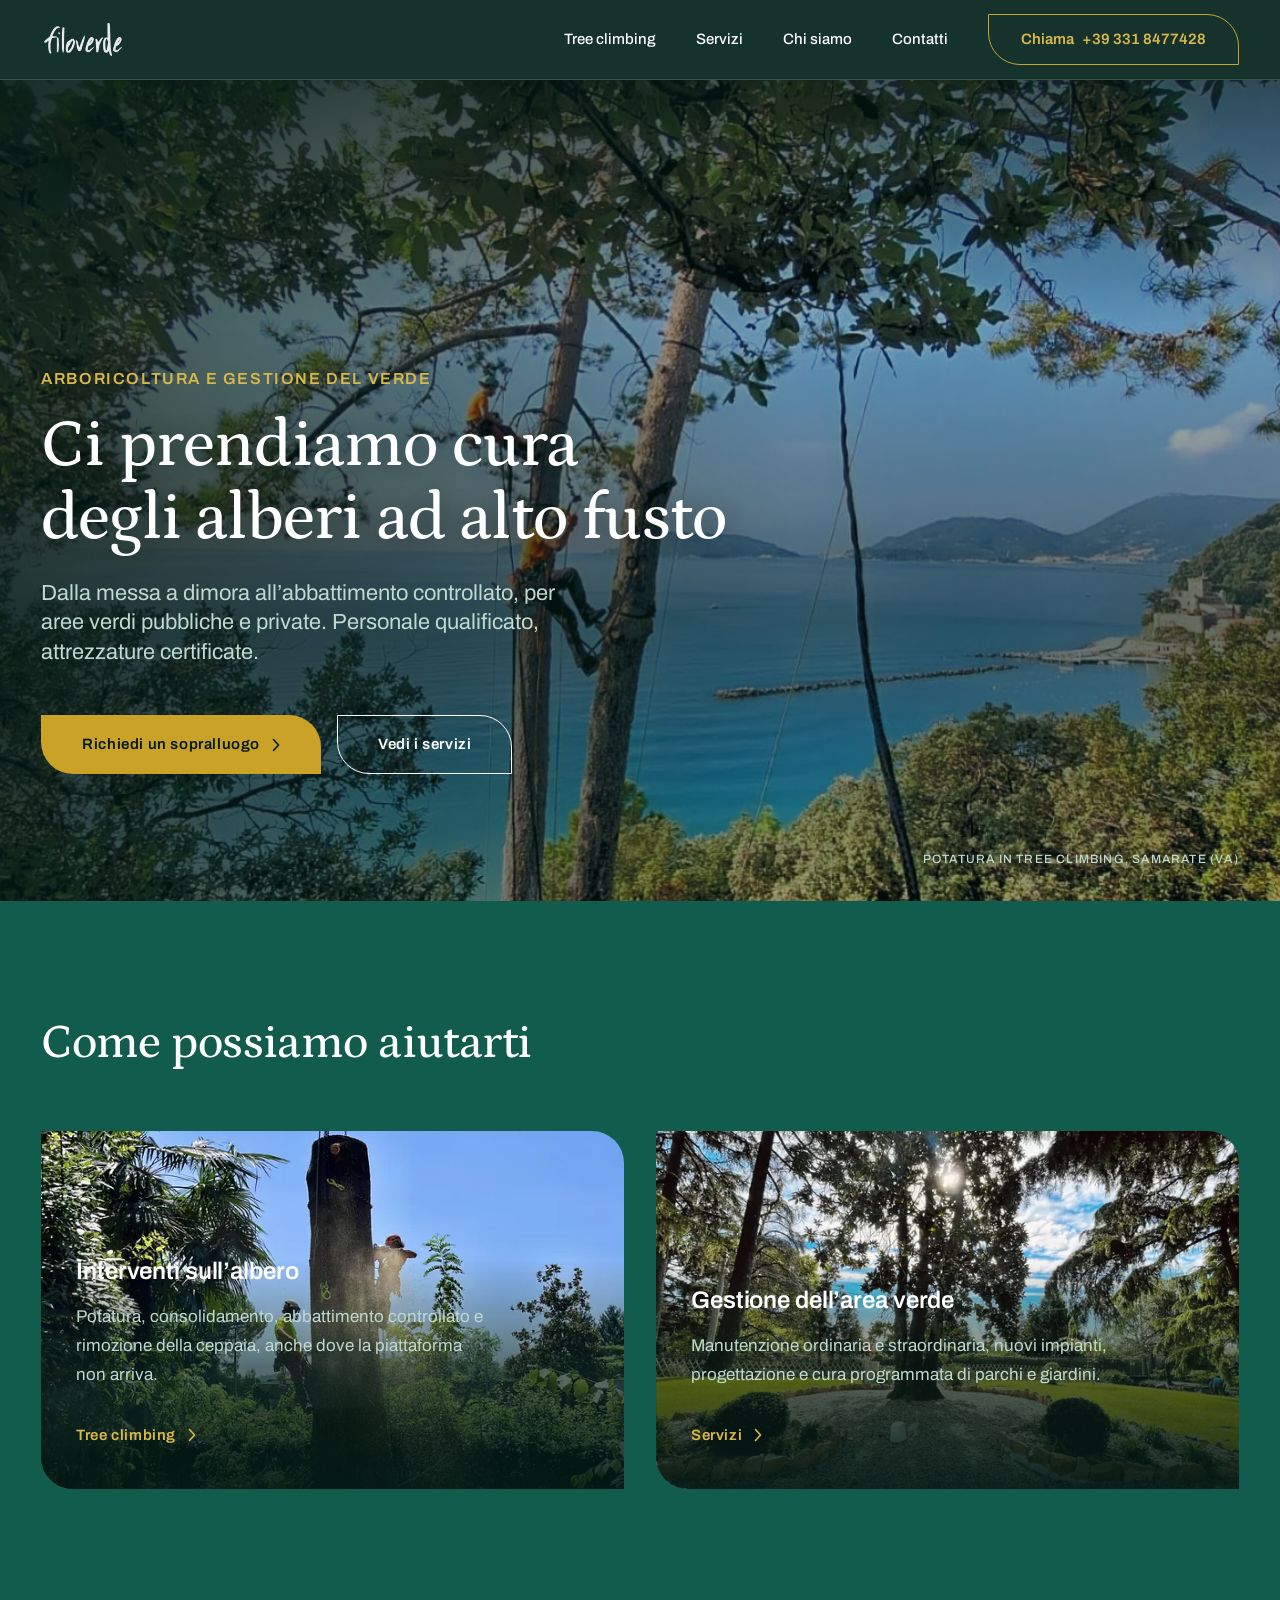
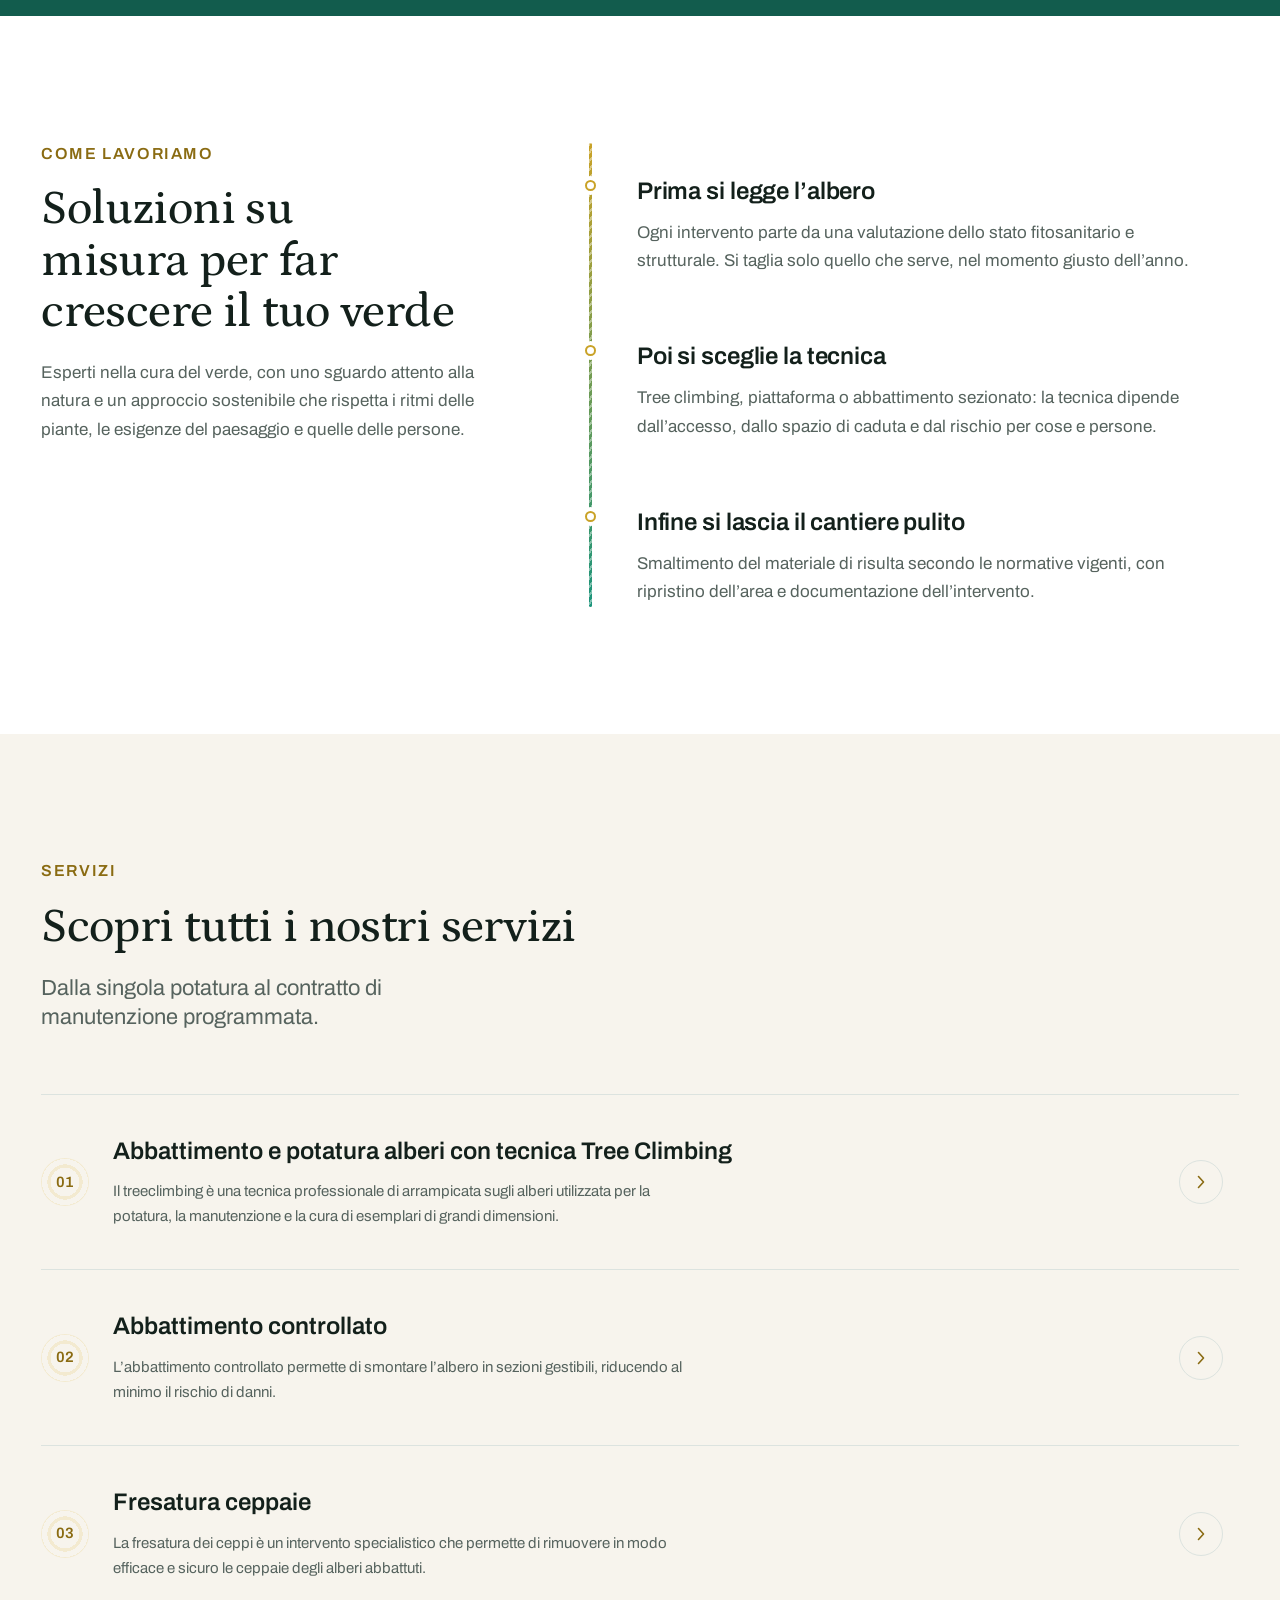
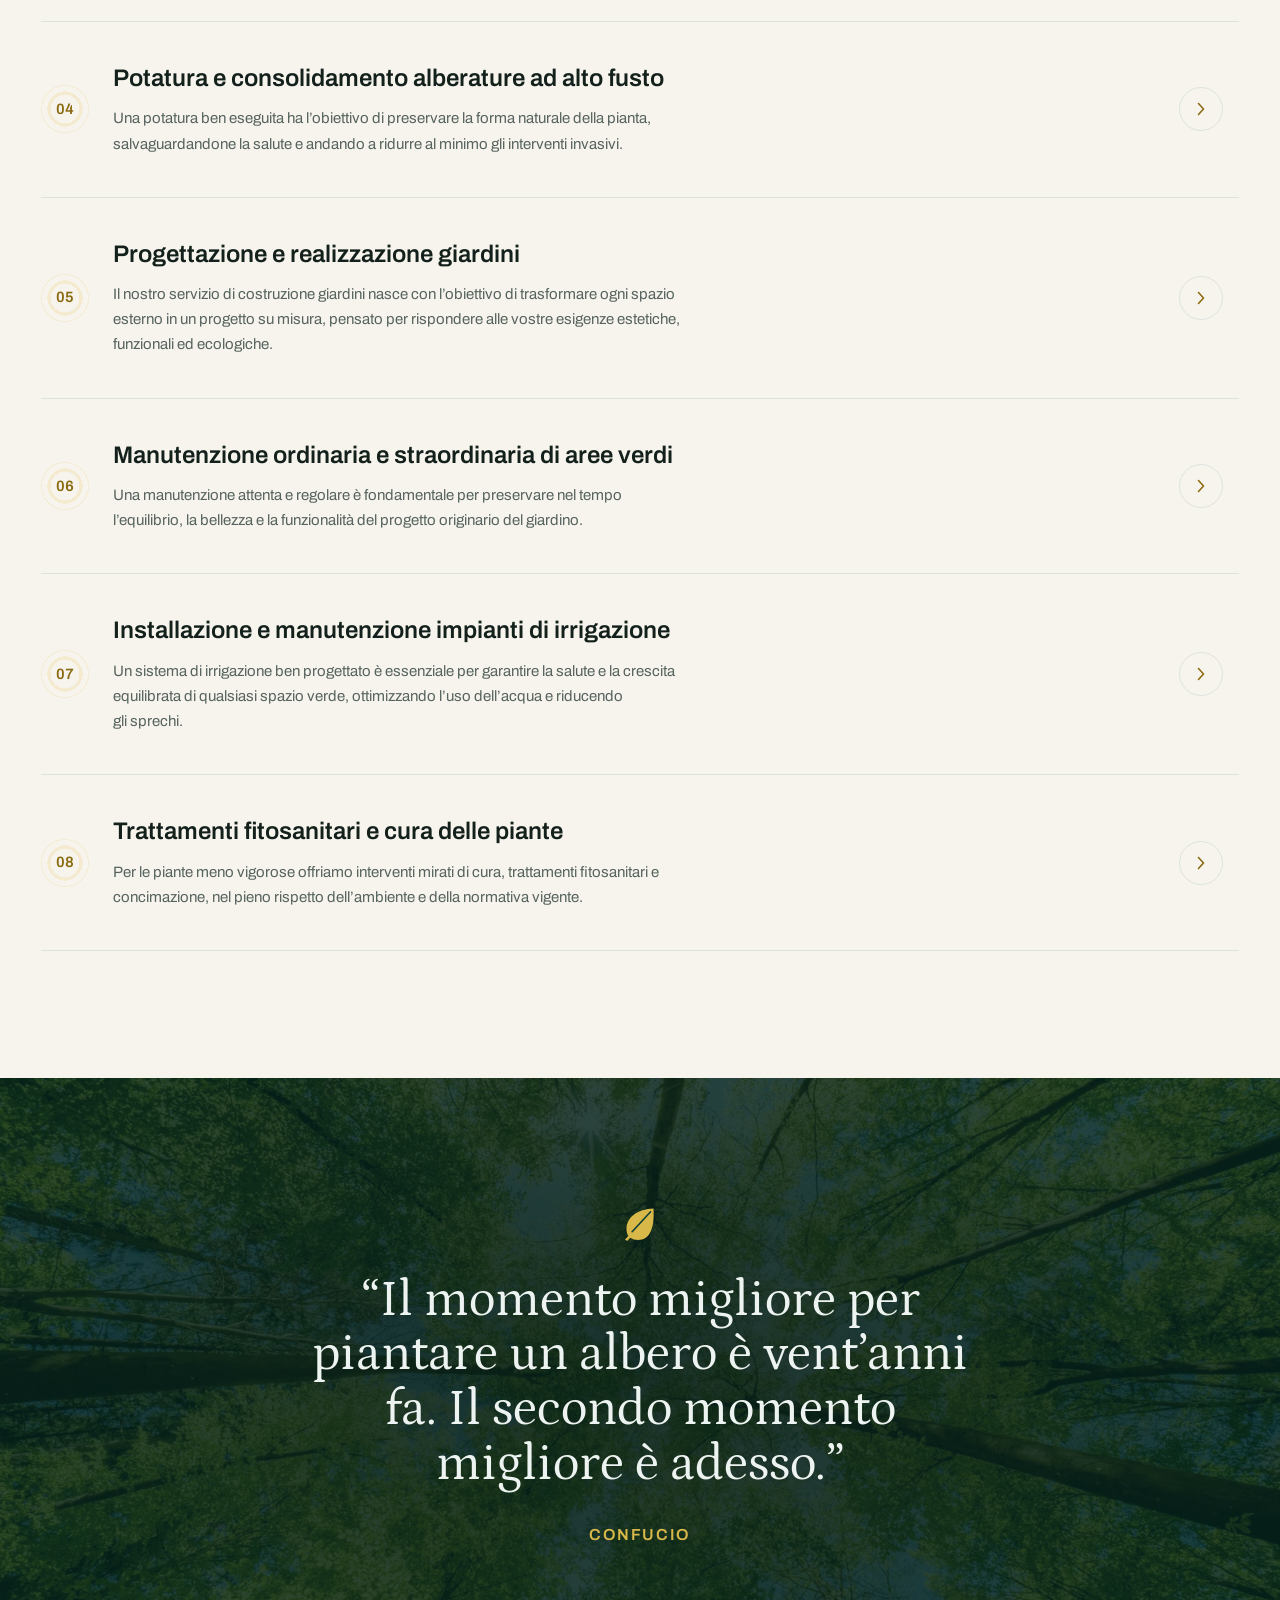
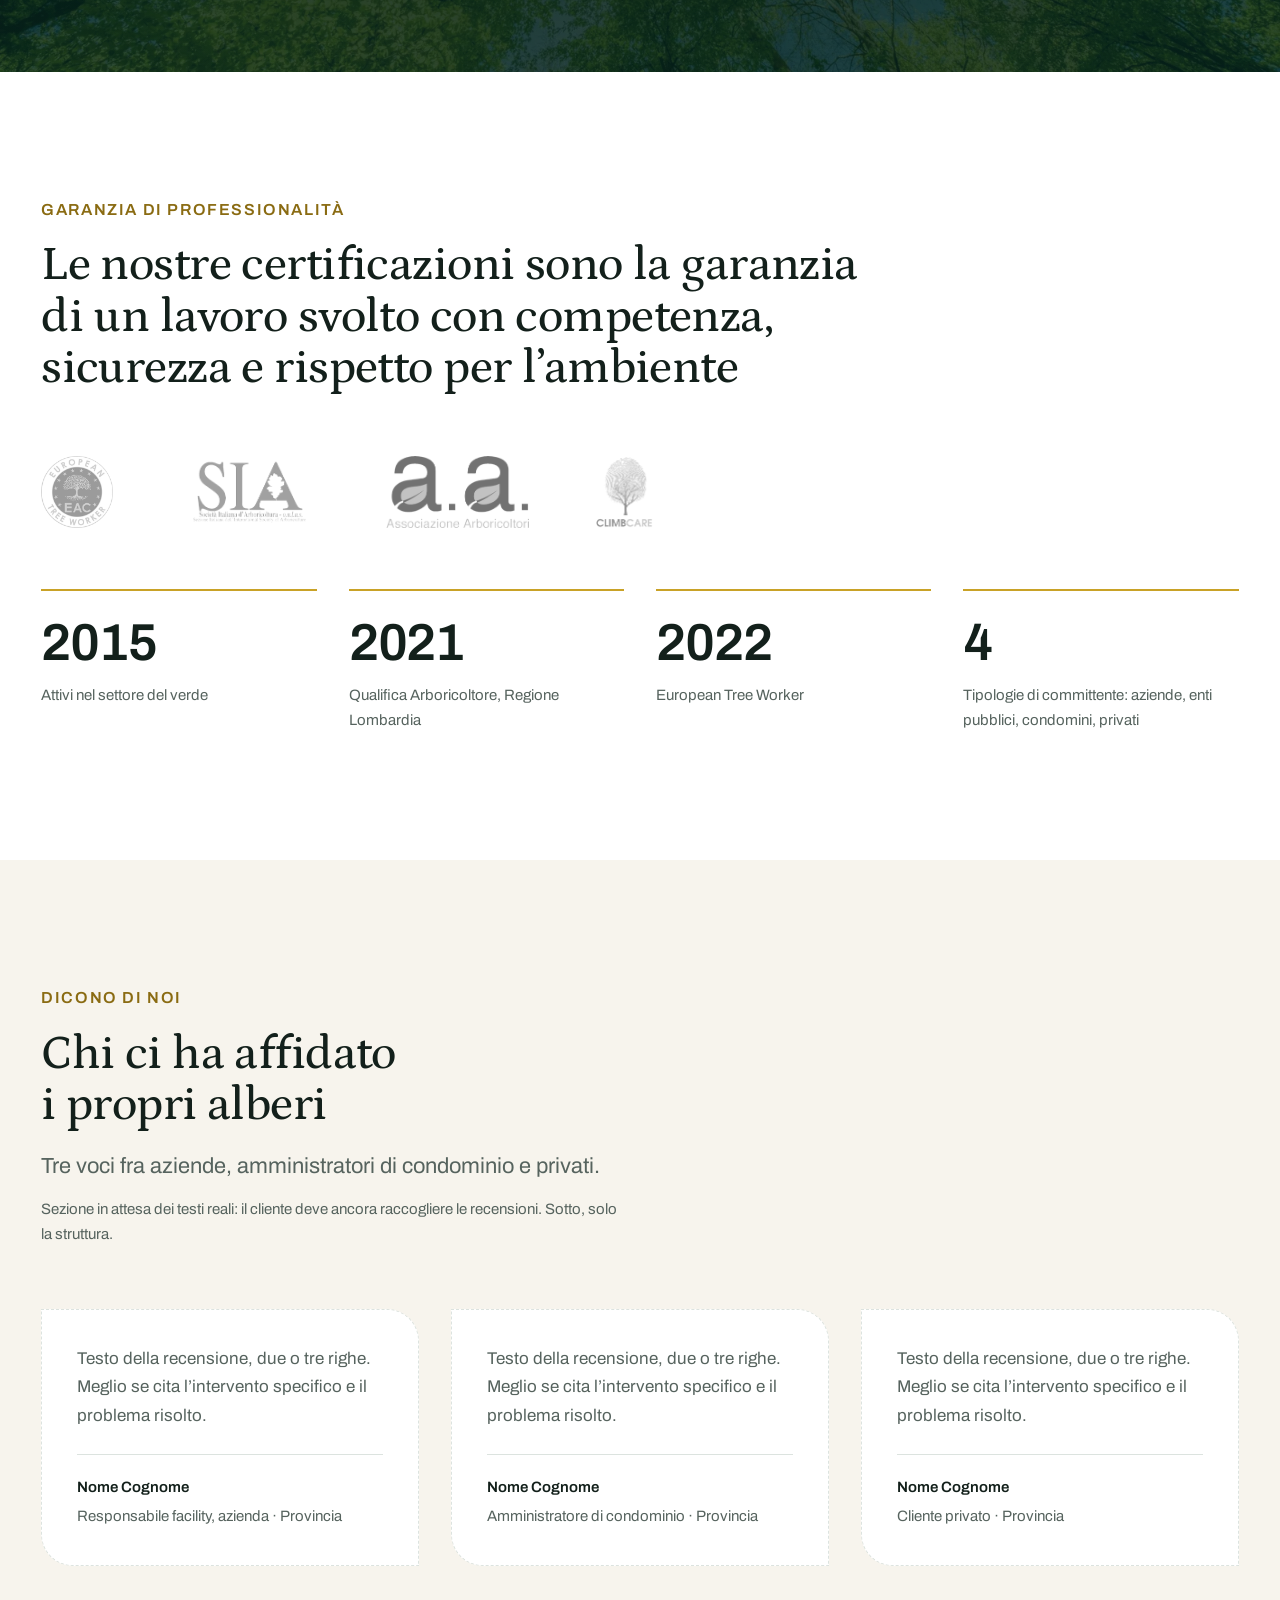
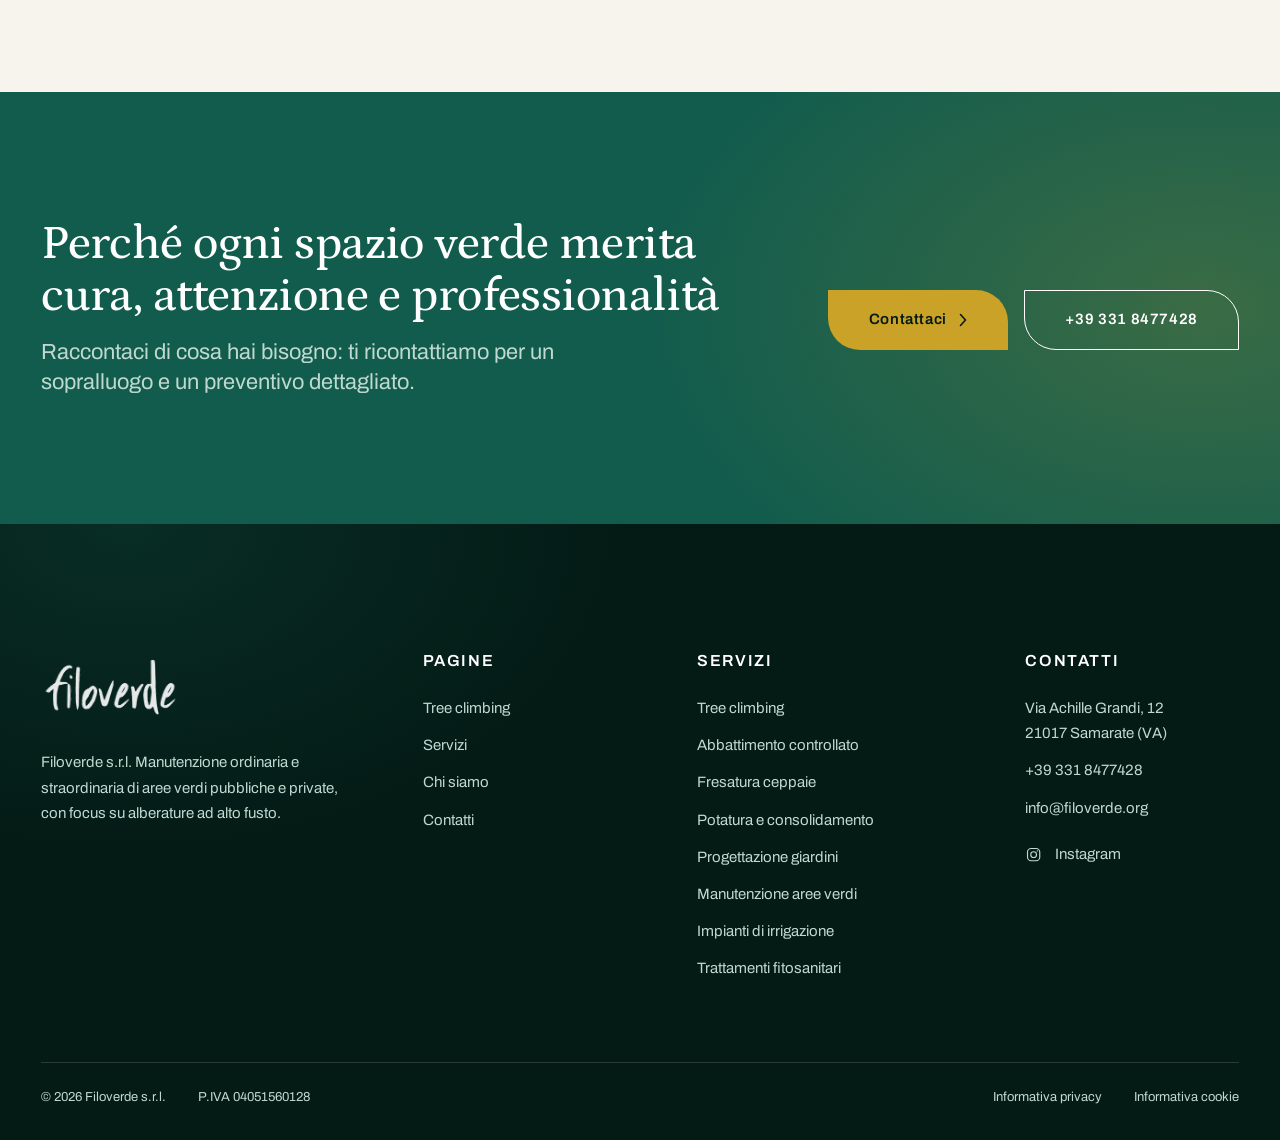
==== commit 4683798c: "Homepage: sezione 'Come possiamo aiutarti', citazione con foto, burger classico Co-Authored-By: Clau" ====
--- a/mockup/index.html
+++ b/mockup/index.html
@@ -24,7 +24,7 @@
     <a class="testata__logo" href="index.html" aria-label="Filoverde, torna alla home">
       <img src="../assets/images/logo/logofiloverdebianco.webp" alt="Filoverde" width="604" height="330">
     </a>
-    <button class="menu-toggle" type="button" aria-expanded="false" aria-controls="nav-principale" aria-label="Apri il menu"><svg class="menu-icona" viewBox="0 0 28 28" aria-hidden="true" focusable="false"><path class="menu-icona__asta" d="M7 5v18"/><path class="menu-icona__alto" d="M7 5h14"/><path class="menu-icona__medio" d="M7 14h10"/></svg></button>
+    <button class="menu-toggle" type="button" aria-expanded="false" aria-controls="nav-principale" aria-label="Apri il menu"><svg class="menu-icona" viewBox="0 0 28 28" aria-hidden="true" focusable="false"><path class="menu-icona__alto" d="M5 8h18"/><path class="menu-icona__medio" d="M5 14h18"/><path class="menu-icona__basso" d="M5 20h18"/></svg></button>
     <nav class="testata__nav" id="nav-principale" aria-label="Navigazione principale">
       <ul>
         <li><a href="tree-climbing.html">Tree climbing</a></li>
@@ -59,8 +59,10 @@
   </section>
 
   <!-- DUE ENTRY POINT -->
-  <section class="dopo-hero" aria-label="Due modi di lavorare con noi">
-    <div class="entrypoint scaglionato">
+  <section class="sezione sezione--scura dopo-hero" aria-labelledby="titolo-aiuto">
+    <div class="contenitore">
+      <h2 id="titolo-aiuto" class="dopo-hero__titolo" data-reveal>Come possiamo aiutarti</h2>
+      <div class="entrypoint scaglionato">
       <a class="entrypoint__carta" href="tree-climbing.html">
         <img src="../assets/images/foto/abbattimentocontrollato01.webp" srcset="../assets/images/foto/w640/abbattimentocontrollato01.webp 640w, ../assets/images/foto/w1024/abbattimentocontrollato01.webp 1024w, ../assets/images/foto/abbattimentocontrollato01.webp 1800w" sizes="(min-width:48em) 50vw, 100vw" alt="" width="1800" height="2400" loading="lazy">
         <h3>Interventi sull&rsquo;albero</h3>
@@ -73,6 +75,7 @@
         <p>Manutenzione ordinaria e straordinaria, nuovi impianti, progettazione e cura programmata di parchi e giardini.</p>
         <span class="collegamento">Servizi <svg class="freccia" viewBox="0 0 8 14" aria-hidden="true" focusable="false"><path d="M1.5 1.5 6.5 7l-5 5.5"/></svg></span>
       </a>
+      </div>
     </div>
   </section>
 
@@ -180,7 +183,8 @@
   </section>
 
   <!-- CITAZIONE -->
-  <section class="sezione sezione--scura">
+  <section class="sezione sezione--scura sezione--citazione">
+    <img class="citazione__sfondo" src="../assets/images/foto/canopiealberi01.webp" srcset="../assets/images/foto/w640/canopiealberi01.webp 640w, ../assets/images/foto/w1024/canopiealberi01.webp 1024w, ../assets/images/foto/canopiealberi01.webp 1600w" sizes="100vw" alt="" width="1600" height="1067" loading="lazy">
     <div class="contenitore">
       <figure class="citazione" data-reveal>
         <svg class="citazione__foglia" viewBox="0 0 32 32" aria-hidden="true" focusable="false"><path fill="currentColor" d="M28 3C13.6 3.6 4 10.9 4 21.3c0 2.3.6 4.4 1.7 6.2l-3 3.1 1.8 1.4 2.9-3c1.9 1.3 4.2 2 6.8 2C25.2 31 29 19.7 28 3Z"/><path fill="none" stroke="#0B3F35" stroke-width="1.4" stroke-linecap="round" d="M25.4 6C20.6 11.2 15.2 17 9 23.8"/></svg>
--- a/mockup/assets/css/style.css
+++ b/mockup/assets/css/style.css
@@ -274,7 +274,7 @@
 .hero::after{
   content:"";position:absolute;inset:0;z-index:-1;
   background:
-    linear-gradient(180deg,rgba(4,26,21,.72) 0%,rgba(4,26,21,.30) 30%,rgba(4,26,21,.62) 66%,rgb(4,26,21) 100%),
+    linear-gradient(180deg,rgba(4,26,21,.72) 0%,rgba(4,26,21,.30) 30%,rgba(4,26,21,.62) 66%,rgba(4,26,21,.38) 100%),
     linear-gradient(90deg,rgba(4,26,21,.70) 0%,transparent 62%);
 }
 .hero__contenuto{padding-block:var(--spazio-sezione);width:100%}
@@ -319,18 +319,23 @@
 /* Dopo la hero: fondo sabbia, card contenute e sfalsate.
    La hero chiude con un angolo a foglia, cosi' il passaggio foto -> foto
    passa da un cambio di fondo e di forma, non da un semplice spazio. */
-.dopo-hero{background:var(--verde-950)}
-.entrypoint{display:grid;grid-template-columns:1fr;gap:2px;background:var(--verde-950)}
+.dopo-hero{background:rgb(18,92,77);background-image:none;
+  /* Il titolo ha mezzo interlinea sopra le maiuscole: si toglie dal padding alto per pareggiare otticamente il basso */
+  padding-top:calc(var(--spazio-sezione) - .6rem)}
+.dopo-hero__titolo{margin-bottom:var(--spazio-blocco);max-width:none}
+.entrypoint{display:grid;grid-template-columns:1fr;gap:var(--gap-griglia)}
 .entrypoint__carta{
   position:relative;display:flex;flex-direction:column;justify-content:flex-end;
-  min-height:clamp(21rem,38vw,30rem);
-  padding:var(--s10) var(--padding-carta) var(--s9);
+  min-height:clamp(20rem,28vw,25rem);
+  padding:var(--s10) var(--padding-carta) var(--s7);
+  border-radius:var(--foglia);
+  transition:border-radius 560ms var(--ease-organico);
   color:#fff;text-decoration:none;overflow:hidden;isolation:isolate;
 }
 .entrypoint__carta img{position:absolute;inset:0;width:100%;height:100%;object-fit:cover;z-index:-2}
 .entrypoint__carta::after{
   content:"";position:absolute;inset:0;z-index:-1;
-  background:linear-gradient(180deg,rgb(4,26,21) 0%,rgba(4,26,21,.08) 28%,rgba(4,26,21,.58) 56%,rgba(4,26,21,.92) 100%);
+  background:linear-gradient(180deg,rgba(4,26,21,0) 0%,rgba(4,26,21,0) 36%,rgba(4,26,21,.60) 66%,rgba(4,26,21,.92) 100%);
   transition:background 460ms var(--ease);
 }
 .entrypoint__carta h3{font-size:var(--t-h3);margin-bottom:var(--s4)}
@@ -495,6 +500,13 @@
 /* ==========================================================================
    Citazione
    ========================================================================== */
+/* Sfondo fotografico: foto a tutta sezione, velata di verde scuro per la leggibilita' */
+.sezione--citazione{position:relative;isolation:isolate;overflow:hidden;background-image:none;background-color:var(--verde-900)}
+.citazione__sfondo{position:absolute;inset:0;z-index:-2;width:100%;height:100%;object-fit:cover}
+.sezione--citazione::after{
+  content:"";position:absolute;inset:0;z-index:-1;
+  background:radial-gradient(70% 80% at 50% 50%,rgba(4,26,21,.55),transparent 100%),rgba(7,38,31,.80);
+}
 .citazione{max-width:44rem;margin:0 auto;text-align:center}
 .citazione__foglia{width:2.25rem;height:2.25rem;margin:0 auto var(--s7);color:var(--ottone-400)}
 .citazione blockquote{
@@ -682,22 +694,22 @@
   .menu-toggle{
     display:inline-grid;place-items:center;flex:none;
     margin-left:auto;width:3rem;height:3rem;padding:0;
-    background:none;border:1px solid var(--linea-scura);border-radius:var(--foglia);
-    color:#fff;cursor:pointer;
-    transition:border-radius 520ms var(--ease-organico),border-color var(--transizione),color var(--transizione),background var(--transizione);
+    background:none;border:0;border-radius:var(--r-minimo);
+    color:#fff;cursor:pointer;margin-right:-.5rem;
+    transition:color var(--transizione);
   }
-  .menu-toggle[aria-expanded="true"]{border-color:var(--ottone-500);color:var(--ottone-400);border-radius:var(--foglia-inversa)}
+  .menu-toggle[aria-expanded="true"]{color:var(--ottone-400)}
   .menu-icona{width:1.75rem;height:1.75rem;overflow:visible}
   .menu-icona path{
     fill:none;stroke:currentColor;stroke-width:2.3;stroke-linecap:round;
     transform-box:fill-box;transform-origin:center;
     transition:transform 440ms var(--ease),opacity 260ms var(--ease);
   }
-  /* Aperto: asta e braccio alto della F si incrociano a formare una X, il braccio medio si ritira.
-     Le traslazioni portano il centro di ogni tratto al centro dell'icona (14,14). */
-  .menu-toggle[aria-expanded="true"] .menu-icona__asta{transform:translate(7px,0) rotate(45deg)}
-  .menu-toggle[aria-expanded="true"] .menu-icona__alto{transform:translate(0,9px) rotate(45deg) scaleX(1.286)}
-  .menu-toggle[aria-expanded="true"] .menu-icona__medio{opacity:0;transform:translateX(-4px) scaleX(.4)}
+  /* Tre linee classiche; aperto: la prima e l'ultima si incrociano a formare una X, quella centrale si ritira.
+     Le traslazioni portano le linee al centro dell'icona (14,14). */
+  .menu-toggle[aria-expanded="true"] .menu-icona__alto{transform:translate(0,6px) rotate(45deg)}
+  .menu-toggle[aria-expanded="true"] .menu-icona__basso{transform:translate(0,-6px) rotate(-45deg)}
+  .menu-toggle[aria-expanded="true"] .menu-icona__medio{opacity:0;transform:scaleX(.4)}
   .testata__nav{
     display:none;margin-left:0;
     position:absolute;inset-inline:0;top:100%;
@@ -838,7 +850,8 @@
   .testata__logo:hover{opacity:.8}
   .testata__nav a:hover{color:var(--ottone-400)}
   .testata__nav .testata__tel:hover{border-radius:var(--foglia-inversa);background:var(--ottone-500);color:var(--verde-950)}
-  .entrypoint__carta:hover::after{background:linear-gradient(180deg,rgb(4,26,21) 0%,rgba(4,26,21,.22) 28%,rgba(4,26,21,.66) 56%,rgba(7,38,31,.95) 100%)}
+  .entrypoint__carta:hover{border-radius:var(--foglia-inversa)}
+  .entrypoint__carta:hover::after{background:linear-gradient(180deg,rgba(4,26,21,.12) 0%,rgba(4,26,21,.12) 36%,rgba(4,26,21,.68) 66%,rgba(7,38,31,.95) 100%)}
   a.indice__voce:hover .indice__vai{background:var(--ottone-500);border-color:var(--ottone-500);color:var(--verde-950)}
   a.indice__voce:hover{padding-left:var(--s6);background:var(--sabbia)}
   a.indice__voce:hover .indice__anelli{transform:scale(1.12)}
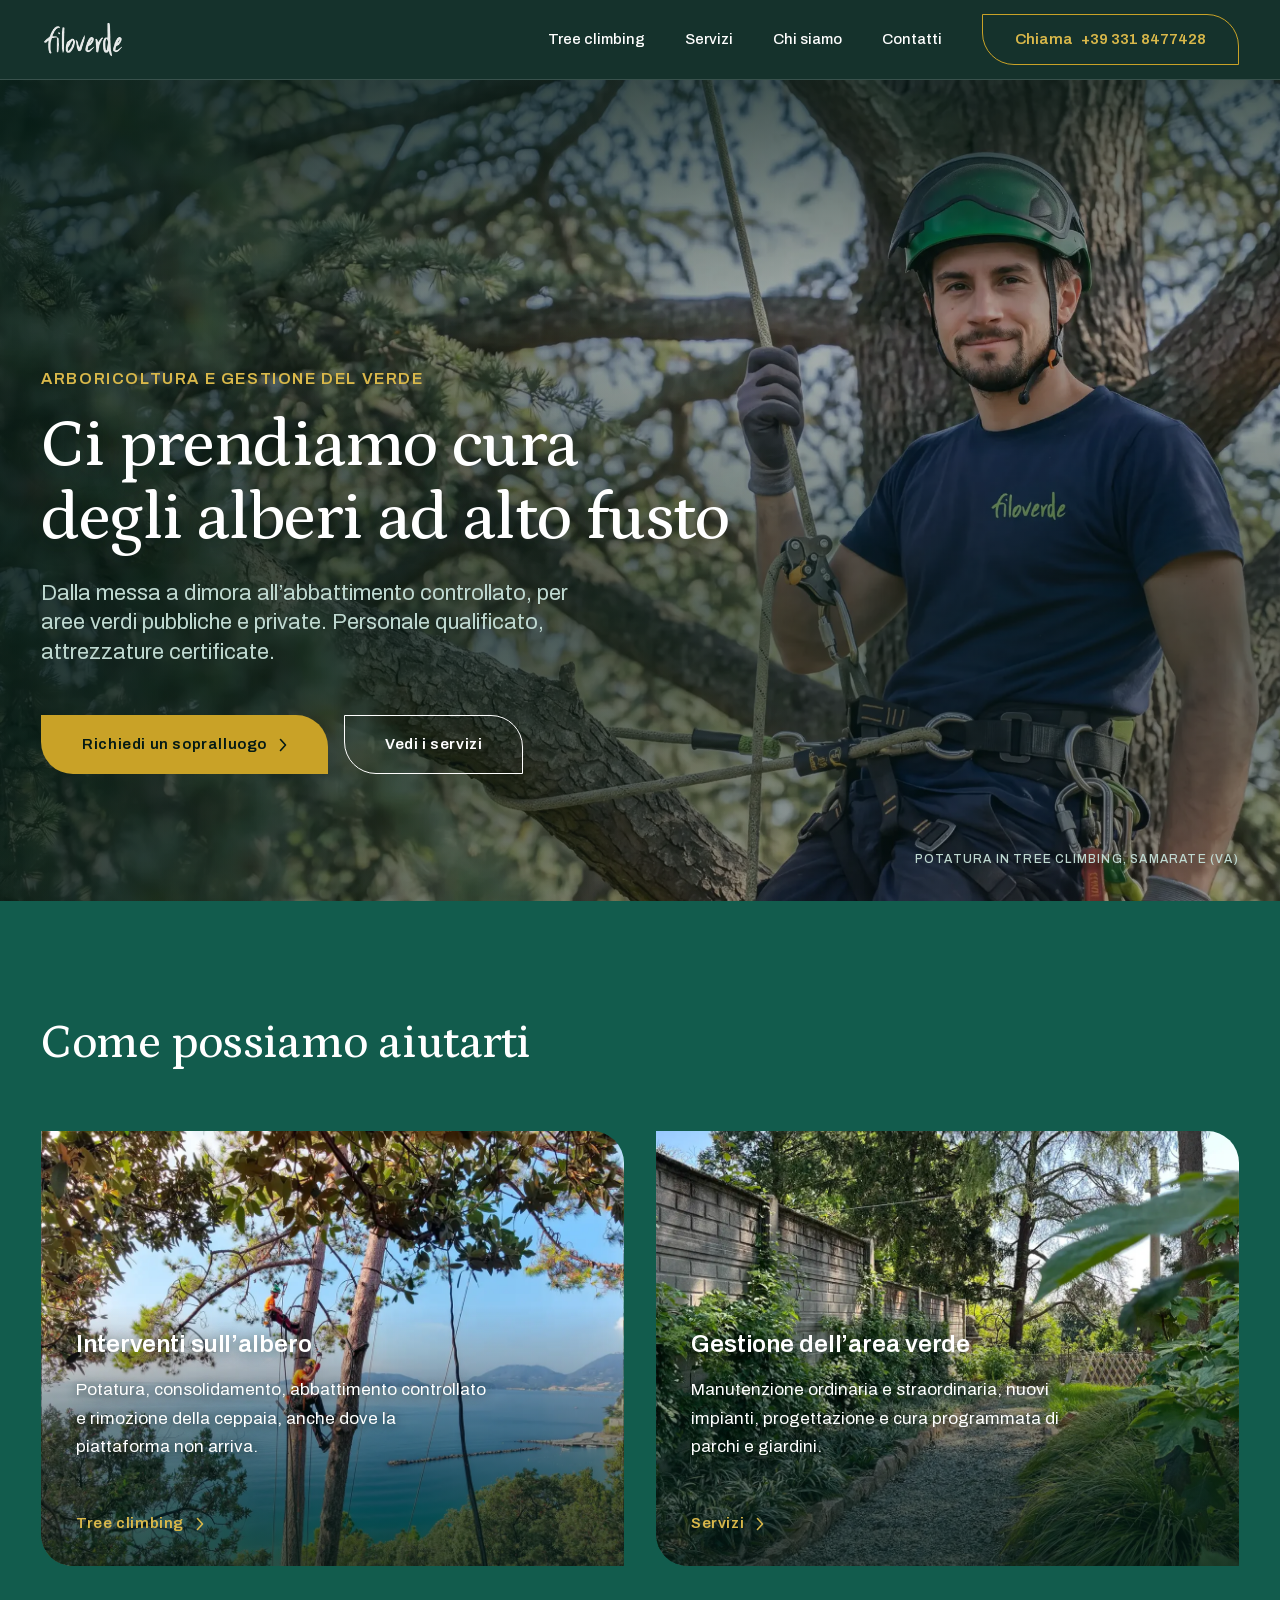
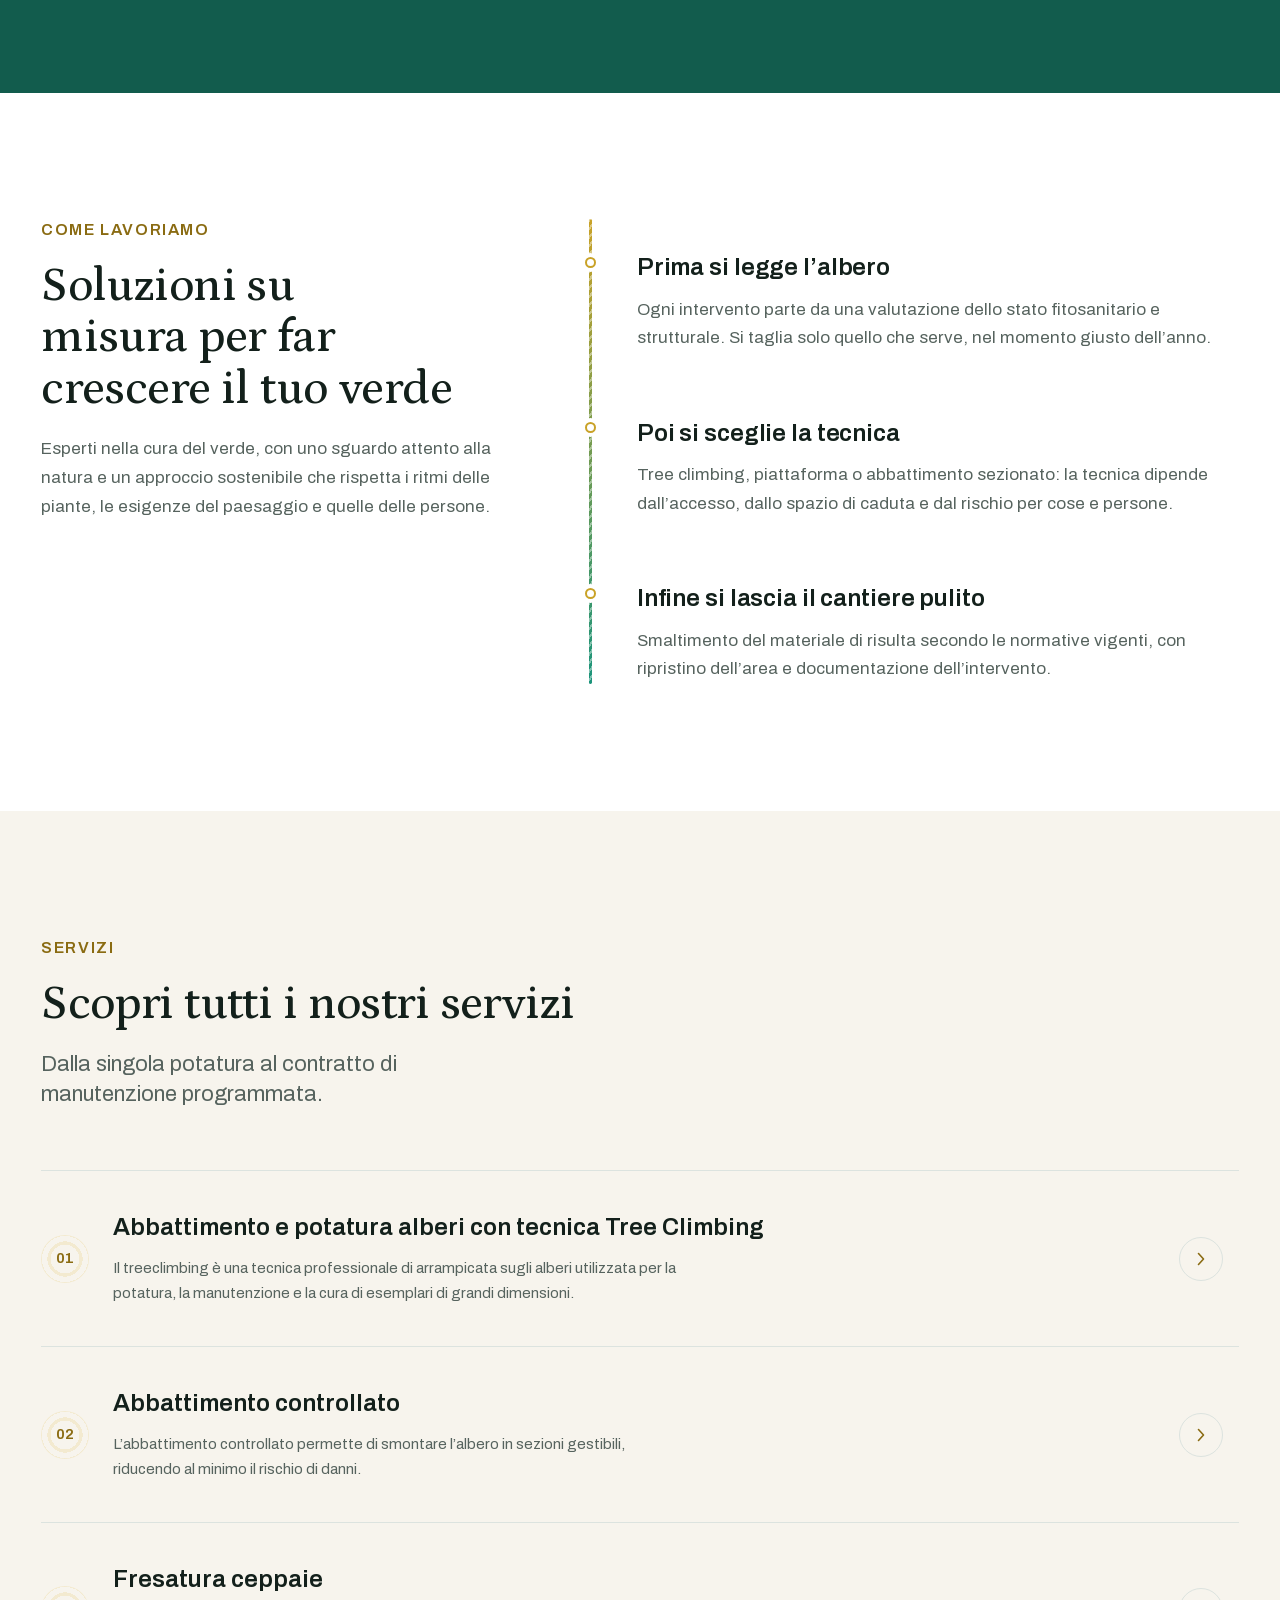
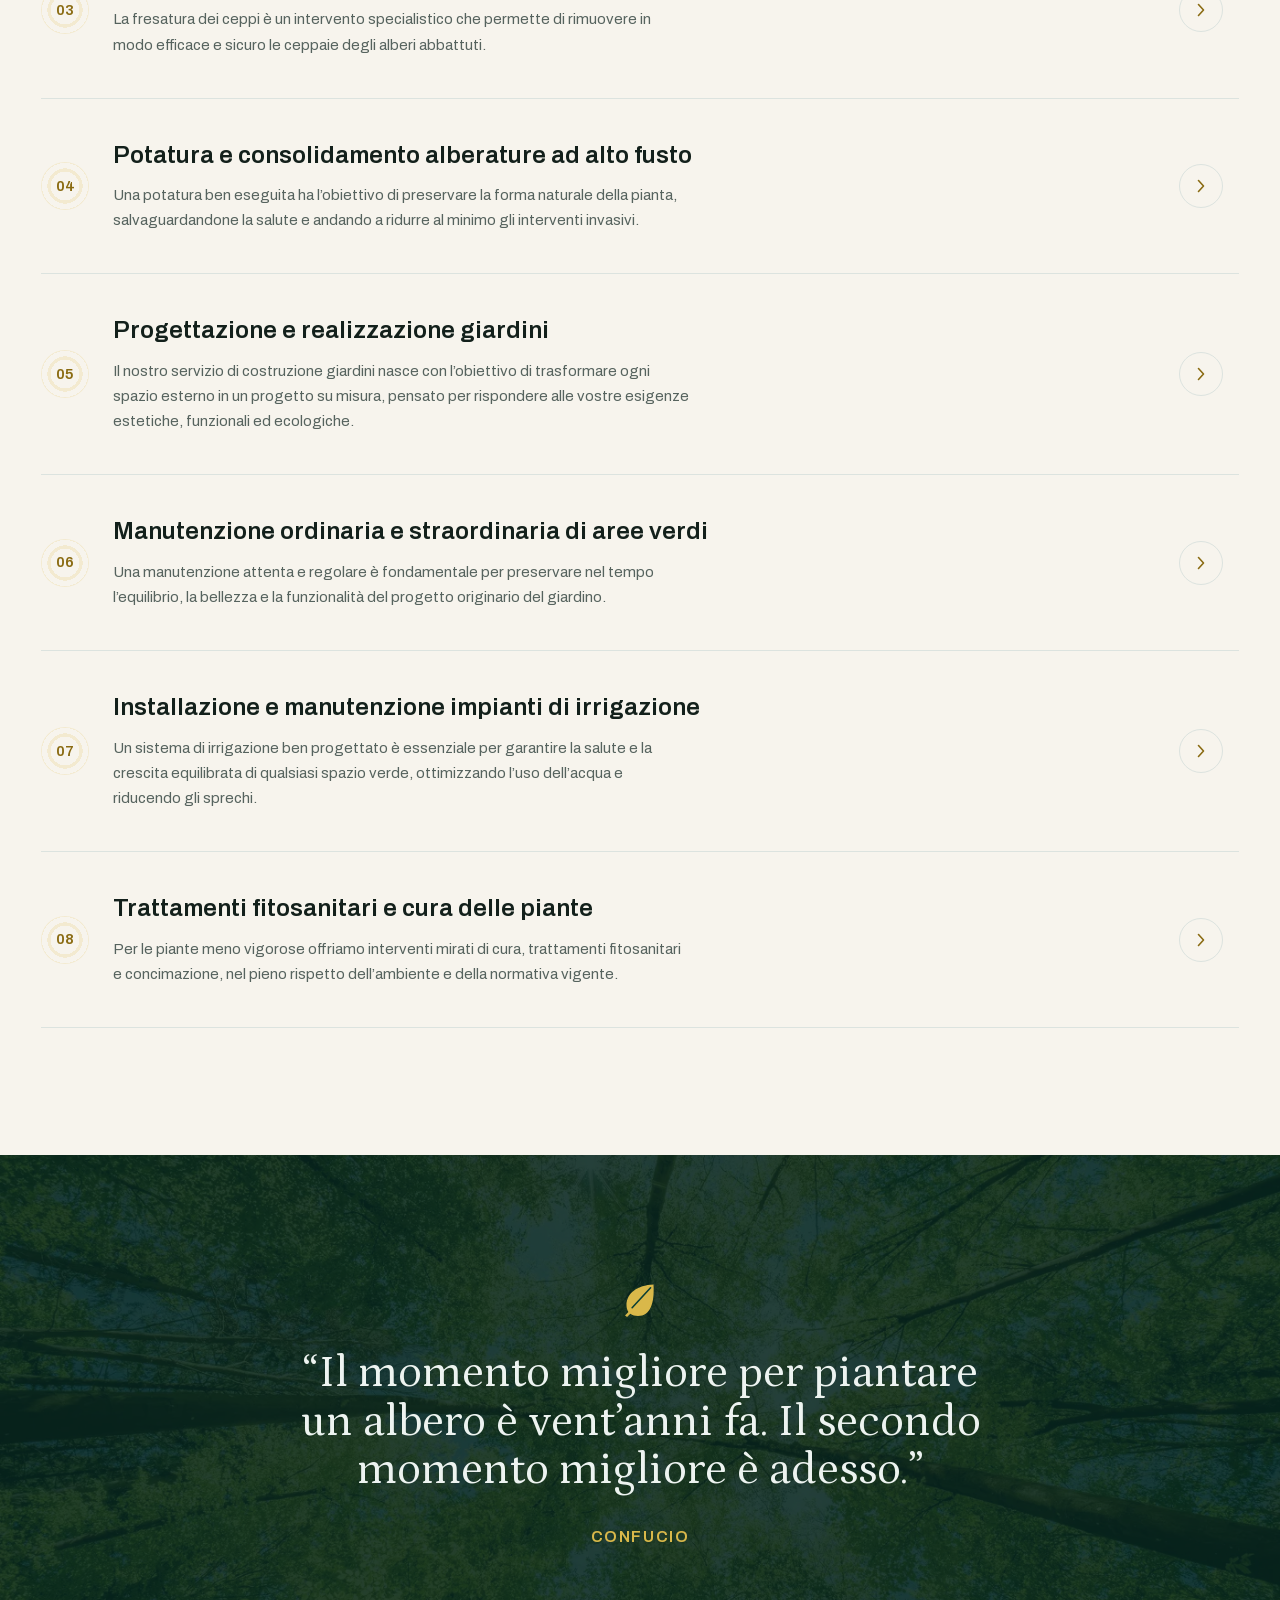
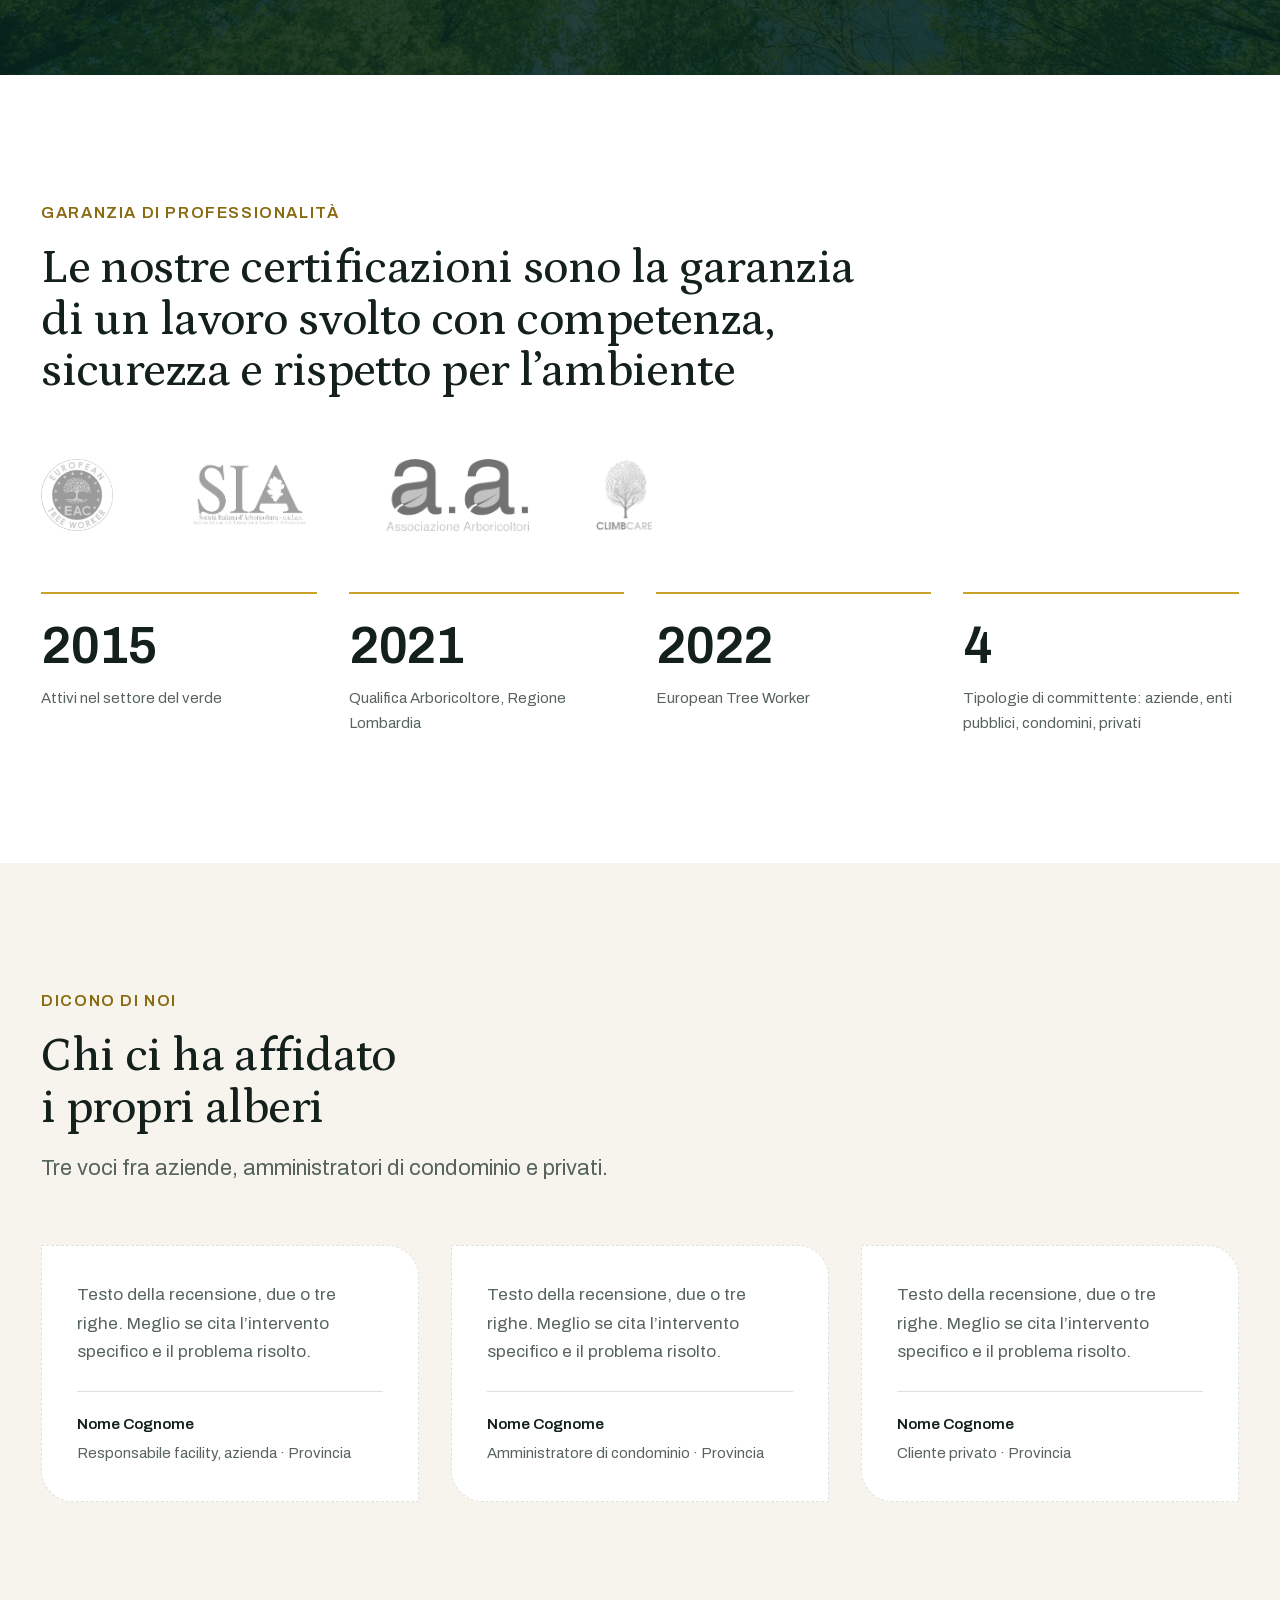
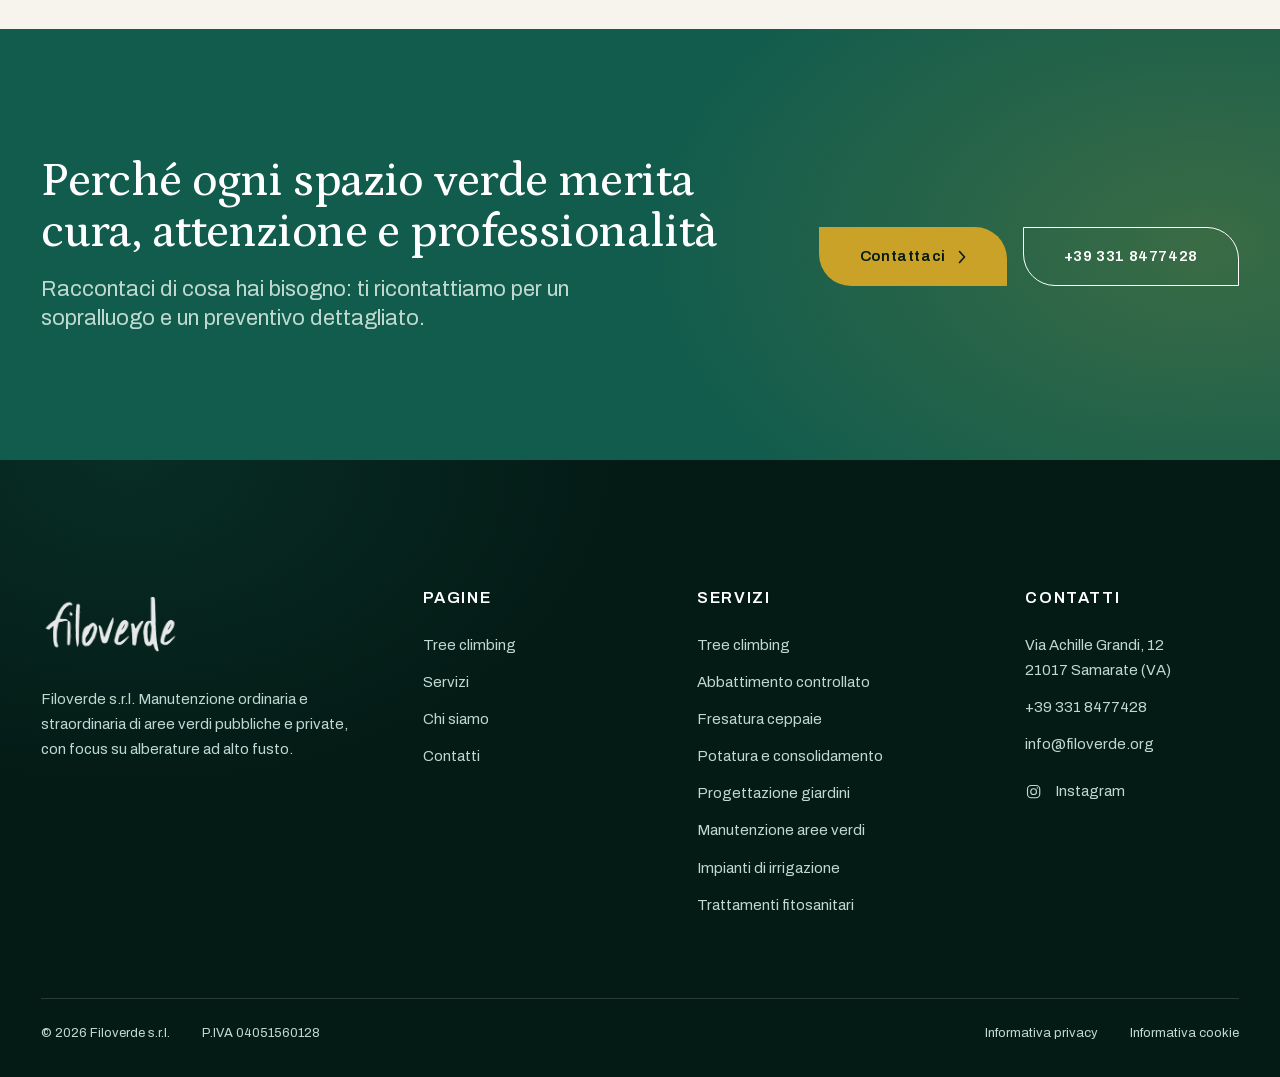
==== commit d3af2779: "inserimento foto" ====
--- a/mockup/index.html
+++ b/mockup/index.html
@@ -4,17 +4,44 @@
 <meta charset="utf-8">
 <meta name="viewport" content="width=device-width, initial-scale=1, viewport-fit=cover">
 <meta name="theme-color" content="#0B3F35">
-<link rel="icon" href="../assets/favicon/favicon.ico" sizes="48x48">
-<link rel="icon" type="image/png" sizes="32x32" href="../assets/favicon/favicon32.png">
-<link rel="icon" type="image/png" sizes="16x16" href="../assets/favicon/favicon16.png">
-<link rel="icon" type="image/png" sizes="192x192" href="../assets/favicon/favicon192.png">
-<link rel="apple-touch-icon" href="../assets/favicon/appletouchicon.png">
+<link rel="icon" type="image/png" sizes="48x48" href="assets/favicon/favicon48.png">
+<link rel="icon" type="image/png" sizes="32x32" href="assets/favicon/favicon32.png">
+<link rel="icon" type="image/png" sizes="16x16" href="assets/favicon/favicon16.png">
+<link rel="icon" type="image/png" sizes="192x192" href="assets/favicon/favicon192.png">
+<link rel="apple-touch-icon" href="assets/favicon/appletouchicon.png">
 <title>Filoverde Srl | Cura degli alberi ad alto fusto e manutenzione del verde</title>
 <meta name="description" content="Filoverde s.r.l. gestisce alberature ad alto fusto per aziende, enti pubblici, condomini e privati: potatura in tree climbing, abbattimento controllato, monitoraggio fitosanitario e manutenzione aree verdi.">
-<link rel="preconnect" href="https://fonts.googleapis.com">
-<link rel="preconnect" href="https://fonts.gstatic.com" crossorigin>
-<link href="https://fonts.googleapis.com/css2?family=Archivo:ital,wght@0,400;0,500;0,600;1,400&amp;family=Petrona:ital,wght@0,400;0,500;0,600;1,400&amp;display=swap" rel="stylesheet">
+<link rel="preload" href="assets/fonts/archivo-normal-latin.woff2" as="font" type="font/woff2" crossorigin>
+<link rel="stylesheet" href="assets/css/fonts.css">
 <link rel="stylesheet" href="assets/css/style.css">
+<script type="application/ld+json">
+{
+  "@context": "https://schema.org",
+  "@type": "LocalBusiness",
+  "name": "Filoverde s.r.l.",
+  "description": "Arboricoltura e gestione del verde: tree climbing, potatura, abbattimento controllato e manutenzione di aree verdi pubbliche e private.",
+  "telephone": "+39 331 8477428",
+  "email": "info@filoverde.org",
+  "vatID": "IT04051560128",
+  "address": {
+    "@type": "PostalAddress",
+    "streetAddress": "Via Achille Grandi, 12",
+    "postalCode": "21017",
+    "addressLocality": "Samarate",
+    "addressRegion": "VA",
+    "addressCountry": "IT"
+  },
+  "geo": {
+    "@type": "GeoCoordinates",
+    "latitude": 45.63385,
+    "longitude": 8.786
+  },
+  "areaServed": "Lombardia",
+  "sameAs": [
+    "https://www.instagram.com/filoverdesrl/"
+  ]
+}
+</script>
 </head>
 <body>
 <a class="salta-al-contenuto" href="#contenuto">Salta al contenuto</a>
@@ -22,7 +49,7 @@
 <header class="testata">
   <div class="contenitore testata__riga">
     <a class="testata__logo" href="index.html" aria-label="Filoverde, torna alla home">
-      <img src="../assets/images/logo/logofiloverdebianco.webp" alt="Filoverde" width="604" height="330">
+      <img src="assets/images/logo/logofiloverdebianco.webp" width="604" height="330" alt="Filoverde">
     </a>
     <button class="menu-toggle" type="button" aria-expanded="false" aria-controls="nav-principale" aria-label="Apri il menu"><svg class="menu-icona" viewBox="0 0 28 28" aria-hidden="true" focusable="false"><path class="menu-icona__alto" d="M5 8h18"/><path class="menu-icona__medio" d="M5 14h18"/><path class="menu-icona__basso" d="M5 20h18"/></svg></button>
     <nav class="testata__nav" id="nav-principale" aria-label="Navigazione principale">
@@ -42,9 +69,11 @@
   <!-- HERO -->
   <section class="hero">
     <div class="hero__sfondo">
-      <img src="../assets/images/foto/treeclimbingpinomare01.webp" srcset="../assets/images/foto/w640/treeclimbingpinomare01.webp 640w, ../assets/images/foto/w1024/treeclimbingpinomare01.webp 1024w, ../assets/images/foto/treeclimbingpinomare01.webp 1373w" sizes="100vw"
-           alt="Arboricoltore in tree climbing su un pino, con la costa sullo sfondo"
-           width="1373" height="720" fetchpriority="high">
+      <img src="assets/images/foto/home_hero.webp" width="2400" height="1340"
+           srcset="assets/images/foto/w1200/home_hero.webp 1200w, assets/images/foto/home_hero.webp 2400w"
+           sizes="100vw"
+           alt="Arboricoltore Filoverde imbragato su un cedro durante un intervento in tree climbing"
+           fetchpriority="high" style="object-position:72% 35%">
     </div>
     <div class="contenitore hero__contenuto" data-reveal>
       <p class="etichetta">Arboricoltura e gestione del verde</p>
@@ -64,13 +93,13 @@
       <h2 id="titolo-aiuto" class="dopo-hero__titolo" data-reveal>Come possiamo aiutarti</h2>
       <div class="entrypoint scaglionato">
       <a class="entrypoint__carta" href="tree-climbing.html">
-        <img src="../assets/images/foto/abbattimentocontrollato01.webp" srcset="../assets/images/foto/w640/abbattimentocontrollato01.webp 640w, ../assets/images/foto/w1024/abbattimentocontrollato01.webp 1024w, ../assets/images/foto/abbattimentocontrollato01.webp 1800w" sizes="(min-width:48em) 50vw, 100vw" alt="" width="1800" height="2400" loading="lazy">
+        <img src="assets/images/foto/home_interventialbero.webp" width="1200" height="960" alt="" loading="lazy">
         <h3>Interventi sull&rsquo;albero</h3>
         <p>Potatura, consolidamento, abbattimento controllato e rimozione della ceppaia, anche dove la piattaforma non arriva.</p>
         <span class="collegamento">Tree climbing <svg class="freccia" viewBox="0 0 8 14" aria-hidden="true" focusable="false"><path d="M1.5 1.5 6.5 7l-5 5.5"/></svg></span>
       </a>
       <a class="entrypoint__carta" href="servizi.html">
-        <img src="../assets/images/foto/parcoprivatomanutenzione01.webp" srcset="../assets/images/foto/w640/parcoprivatomanutenzione01.webp 640w, ../assets/images/foto/w1024/parcoprivatomanutenzione01.webp 1024w, ../assets/images/foto/parcoprivatomanutenzione01.webp 1800w" sizes="(min-width:48em) 50vw, 100vw" alt="" width="1800" height="1350" loading="lazy">
+        <img src="assets/images/foto/home_gestioneverde.webp" width="1200" height="960" alt="" loading="lazy">
         <h3>Gestione dell&rsquo;area verde</h3>
         <p>Manutenzione ordinaria e straordinaria, nuovi impianti, progettazione e cura programmata di parchi e giardini.</p>
         <span class="collegamento">Servizi <svg class="freccia" viewBox="0 0 8 14" aria-hidden="true" focusable="false"><path d="M1.5 1.5 6.5 7l-5 5.5"/></svg></span>
@@ -184,11 +213,11 @@
 
   <!-- CITAZIONE -->
   <section class="sezione sezione--scura sezione--citazione">
-    <img class="citazione__sfondo" src="../assets/images/foto/canopiealberi01.webp" srcset="../assets/images/foto/w640/canopiealberi01.webp 640w, ../assets/images/foto/w1024/canopiealberi01.webp 1024w, ../assets/images/foto/canopiealberi01.webp 1600w" sizes="100vw" alt="" width="1600" height="1067" loading="lazy">
+    <img class="citazione__sfondo" src="assets/images/foto/confucio_citazione.webp" width="1400" height="934" alt="" loading="lazy">
     <div class="contenitore">
       <figure class="citazione" data-reveal>
         <svg class="citazione__foglia" viewBox="0 0 32 32" aria-hidden="true" focusable="false"><path fill="currentColor" d="M28 3C13.6 3.6 4 10.9 4 21.3c0 2.3.6 4.4 1.7 6.2l-3 3.1 1.8 1.4 2.9-3c1.9 1.3 4.2 2 6.8 2C25.2 31 29 19.7 28 3Z"/><path fill="none" stroke="#0B3F35" stroke-width="1.4" stroke-linecap="round" d="M25.4 6C20.6 11.2 15.2 17 9 23.8"/></svg>
-        <blockquote><p>&ldquo;Il momento migliore per piantare un albero &egrave; vent&rsquo;anni fa. Il secondo momento migliore &egrave; adesso.&rdquo;</p></blockquote>
+        <blockquote><p>&ldquo;Il momento migliore per piantare un albero &egrave; vent&rsquo;anni&nbsp;fa. Il secondo momento migliore &egrave;&nbsp;adesso.&rdquo;</p></blockquote>
         <figcaption>Confucio</figcaption>
       </figure>
     </div>
@@ -202,10 +231,10 @@
         <h2>Le nostre certificazioni sono la garanzia di un lavoro svolto con competenza, sicurezza e rispetto per l&rsquo;ambiente</h2>
       </div>
       <ul class="marchi scaglionato">
-        <li><img src="../assets/images/logo/logoeuropeantreeworker.webp" alt="European Tree Worker EAC" width="500" height="584" loading="lazy"></li>
-        <li><img src="../assets/images/logo/logosiaarboricoltura.webp" alt="Societ&agrave; Italiana di Arboricoltura" width="319" height="158" loading="lazy"></li>
-        <li><img src="../assets/images/logo/logoassociazionearboricoltori.webp" alt="Associazione Arboricoltori" width="317" height="160" loading="lazy"></li>
-        <li><img src="../assets/images/logo/logoclimbcare.webp" alt="Rete di impresa Climbcare" width="900" height="1164" loading="lazy"></li>
+        <li><img src="assets/images/logo/logoeuropeantreeworker.webp" width="250" height="250" alt="European Tree Worker EAC" loading="lazy"></li>
+        <li><img src="assets/images/logo/logosiaarboricoltura.webp" width="319" height="158" alt="Societ&agrave; Italiana di Arboricoltura" loading="lazy"></li>
+        <li><img src="assets/images/logo/logoassociazionearboricoltori.webp" width="317" height="160" alt="Associazione Arboricoltori" loading="lazy"></li>
+        <li><img src="assets/images/logo/logoclimbcare.webp" width="500" height="584" alt="Rete di impresa Climbcare" loading="lazy"></li>
       </ul>
 
       <div class="dati scaglionato dati-sotto">
@@ -226,7 +255,6 @@
         <p class="etichetta">Dicono di noi</p>
         <h2>Chi ci ha affidato i propri alberi</h2>
         <p>Tre voci fra aziende, amministratori di condominio e privati.</p>
-        <p class="nota">Sezione in attesa dei testi reali: il cliente deve ancora raccogliere le recensioni. Sotto, solo la struttura.</p>
       </div>
       <div class="recensioni scaglionato">
         <figure class="recensione recensione--vuota">
@@ -274,7 +302,7 @@
   <div class="contenitore">
     <div class="pie__griglia">
       <div>
-        <img class="pie__logo" src="../assets/images/logo/logofiloverdebianco.webp" alt="Filoverde" width="604" height="330" loading="lazy">
+        <img class="pie__logo" src="assets/images/logo/logofiloverdebianco.webp" width="604" height="330" alt="Filoverde" loading="lazy">
         <p>Filoverde s.r.l. Manutenzione ordinaria e straordinaria di aree verdi pubbliche e private, con focus su alberature ad alto fusto.</p>
       </div>
       <div>
--- a/mockup/assets/css/fonts.css
+++ b/mockup/assets/css/fonts.css
@@ -0,0 +1,17 @@
+/* Font self-hosted: Archivo, Petrona (SIL Open Font License) */
+@font-face{font-family: 'Archivo'; font-style: italic; font-weight: 400; font-stretch: 100%; font-display: swap; src: url(../fonts/archivo-italic-latin-ext.woff2) format('woff2'); unicode-range: U+0100-02BA, U+02BD-02C5, U+02C7-02CC, U+02CE-02D7, U+02DD-02FF, U+0304, U+0308, U+0329, U+1D00-1DBF, U+1E00-1E9F, U+1EF2-1EFF, U+2020, U+20A0-20AB, U+20AD-20C4, U+2113, U+2C60-2C7F, U+A720-A7FF;}
+@font-face{font-family: 'Archivo'; font-style: italic; font-weight: 400; font-stretch: 100%; font-display: swap; src: url(../fonts/archivo-italic-latin.woff2) format('woff2'); unicode-range: U+0000-00FF, U+0131, U+0152-0153, U+02BB-02BC, U+02C6, U+02DA, U+02DC, U+0304, U+0308, U+0329, U+2000-206F, U+20AC, U+2122, U+2191, U+2193, U+2212, U+2215, U+FEFF, U+FFFD;}
+@font-face{font-family: 'Archivo'; font-style: normal; font-weight: 400; font-stretch: 100%; font-display: swap; src: url(../fonts/archivo-normal-latin-ext.woff2) format('woff2'); unicode-range: U+0100-02BA, U+02BD-02C5, U+02C7-02CC, U+02CE-02D7, U+02DD-02FF, U+0304, U+0308, U+0329, U+1D00-1DBF, U+1E00-1E9F, U+1EF2-1EFF, U+2020, U+20A0-20AB, U+20AD-20C4, U+2113, U+2C60-2C7F, U+A720-A7FF;}
+@font-face{font-family: 'Archivo'; font-style: normal; font-weight: 400; font-stretch: 100%; font-display: swap; src: url(../fonts/archivo-normal-latin.woff2) format('woff2'); unicode-range: U+0000-00FF, U+0131, U+0152-0153, U+02BB-02BC, U+02C6, U+02DA, U+02DC, U+0304, U+0308, U+0329, U+2000-206F, U+20AC, U+2122, U+2191, U+2193, U+2212, U+2215, U+FEFF, U+FFFD;}
+@font-face{font-family: 'Archivo'; font-style: normal; font-weight: 500; font-stretch: 100%; font-display: swap; src: url(../fonts/archivo-normal-latin-ext.woff2) format('woff2'); unicode-range: U+0100-02BA, U+02BD-02C5, U+02C7-02CC, U+02CE-02D7, U+02DD-02FF, U+0304, U+0308, U+0329, U+1D00-1DBF, U+1E00-1E9F, U+1EF2-1EFF, U+2020, U+20A0-20AB, U+20AD-20C4, U+2113, U+2C60-2C7F, U+A720-A7FF;}
+@font-face{font-family: 'Archivo'; font-style: normal; font-weight: 500; font-stretch: 100%; font-display: swap; src: url(../fonts/archivo-normal-latin.woff2) format('woff2'); unicode-range: U+0000-00FF, U+0131, U+0152-0153, U+02BB-02BC, U+02C6, U+02DA, U+02DC, U+0304, U+0308, U+0329, U+2000-206F, U+20AC, U+2122, U+2191, U+2193, U+2212, U+2215, U+FEFF, U+FFFD;}
+@font-face{font-family: 'Archivo'; font-style: normal; font-weight: 600; font-stretch: 100%; font-display: swap; src: url(../fonts/archivo-normal-latin-ext.woff2) format('woff2'); unicode-range: U+0100-02BA, U+02BD-02C5, U+02C7-02CC, U+02CE-02D7, U+02DD-02FF, U+0304, U+0308, U+0329, U+1D00-1DBF, U+1E00-1E9F, U+1EF2-1EFF, U+2020, U+20A0-20AB, U+20AD-20C4, U+2113, U+2C60-2C7F, U+A720-A7FF;}
+@font-face{font-family: 'Archivo'; font-style: normal; font-weight: 600; font-stretch: 100%; font-display: swap; src: url(../fonts/archivo-normal-latin.woff2) format('woff2'); unicode-range: U+0000-00FF, U+0131, U+0152-0153, U+02BB-02BC, U+02C6, U+02DA, U+02DC, U+0304, U+0308, U+0329, U+2000-206F, U+20AC, U+2122, U+2191, U+2193, U+2212, U+2215, U+FEFF, U+FFFD;}
+@font-face{font-family: 'Petrona'; font-style: italic; font-weight: 400; font-display: swap; src: url(../fonts/petrona-italic-latin-ext.woff2) format('woff2'); unicode-range: U+0100-02BA, U+02BD-02C5, U+02C7-02CC, U+02CE-02D7, U+02DD-02FF, U+0304, U+0308, U+0329, U+1D00-1DBF, U+1E00-1E9F, U+1EF2-1EFF, U+2020, U+20A0-20AB, U+20AD-20C4, U+2113, U+2C60-2C7F, U+A720-A7FF;}
+@font-face{font-family: 'Petrona'; font-style: italic; font-weight: 400; font-display: swap; src: url(../fonts/petrona-italic-latin.woff2) format('woff2'); unicode-range: U+0000-00FF, U+0131, U+0152-0153, U+02BB-02BC, U+02C6, U+02DA, U+02DC, U+0304, U+0308, U+0329, U+2000-206F, U+20AC, U+2122, U+2191, U+2193, U+2212, U+2215, U+FEFF, U+FFFD;}
+@font-face{font-family: 'Petrona'; font-style: normal; font-weight: 400; font-display: swap; src: url(../fonts/petrona-normal-latin-ext.woff2) format('woff2'); unicode-range: U+0100-02BA, U+02BD-02C5, U+02C7-02CC, U+02CE-02D7, U+02DD-02FF, U+0304, U+0308, U+0329, U+1D00-1DBF, U+1E00-1E9F, U+1EF2-1EFF, U+2020, U+20A0-20AB, U+20AD-20C4, U+2113, U+2C60-2C7F, U+A720-A7FF;}
+@font-face{font-family: 'Petrona'; font-style: normal; font-weight: 400; font-display: swap; src: url(../fonts/petrona-normal-latin.woff2) format('woff2'); unicode-range: U+0000-00FF, U+0131, U+0152-0153, U+02BB-02BC, U+02C6, U+02DA, U+02DC, U+0304, U+0308, U+0329, U+2000-206F, U+20AC, U+2122, U+2191, U+2193, U+2212, U+2215, U+FEFF, U+FFFD;}
+@font-face{font-family: 'Petrona'; font-style: normal; font-weight: 500; font-display: swap; src: url(../fonts/petrona-normal-latin-ext.woff2) format('woff2'); unicode-range: U+0100-02BA, U+02BD-02C5, U+02C7-02CC, U+02CE-02D7, U+02DD-02FF, U+0304, U+0308, U+0329, U+1D00-1DBF, U+1E00-1E9F, U+1EF2-1EFF, U+2020, U+20A0-20AB, U+20AD-20C4, U+2113, U+2C60-2C7F, U+A720-A7FF;}
+@font-face{font-family: 'Petrona'; font-style: normal; font-weight: 500; font-display: swap; src: url(../fonts/petrona-normal-latin.woff2) format('woff2'); unicode-range: U+0000-00FF, U+0131, U+0152-0153, U+02BB-02BC, U+02C6, U+02DA, U+02DC, U+0304, U+0308, U+0329, U+2000-206F, U+20AC, U+2122, U+2191, U+2193, U+2212, U+2215, U+FEFF, U+FFFD;}
+@font-face{font-family: 'Petrona'; font-style: normal; font-weight: 600; font-display: swap; src: url(../fonts/petrona-normal-latin-ext.woff2) format('woff2'); unicode-range: U+0100-02BA, U+02BD-02C5, U+02C7-02CC, U+02CE-02D7, U+02DD-02FF, U+0304, U+0308, U+0329, U+1D00-1DBF, U+1E00-1E9F, U+1EF2-1EFF, U+2020, U+20A0-20AB, U+20AD-20C4, U+2113, U+2C60-2C7F, U+A720-A7FF;}
+@font-face{font-family: 'Petrona'; font-style: normal; font-weight: 600; font-display: swap; src: url(../fonts/petrona-normal-latin.woff2) format('woff2'); unicode-range: U+0000-00FF, U+0131, U+0152-0153, U+02BB-02BC, U+02C6, U+02DA, U+02DC, U+0304, U+0308, U+0329, U+2000-206F, U+20AC, U+2122, U+2191, U+2193, U+2212, U+2215, U+FEFF, U+FFFD;}
--- a/mockup/assets/css/style.css
+++ b/mockup/assets/css/style.css
@@ -277,7 +277,7 @@
     linear-gradient(180deg,rgba(4,26,21,.72) 0%,rgba(4,26,21,.30) 30%,rgba(4,26,21,.62) 66%,rgba(4,26,21,.38) 100%),
     linear-gradient(90deg,rgba(4,26,21,.70) 0%,transparent 62%);
 }
-.hero__contenuto{padding-block:var(--spazio-sezione);width:100%}
+.hero__contenuto{padding-block:var(--spazio-sezione);width:100%;max-width:calc(var(--max) + 14rem)}
 .hero h1{max-width:16ch;margin-bottom:var(--s6);text-shadow:0 2px 24px rgba(4,26,21,.45)}
 .hero__sottotitolo{
   color:var(--verde-200);font-size:var(--t-lead);line-height:var(--interlinea-media);
@@ -326,8 +326,8 @@
 .entrypoint{display:grid;grid-template-columns:1fr;gap:var(--gap-griglia)}
 .entrypoint__carta{
   position:relative;display:flex;flex-direction:column;justify-content:flex-end;
-  min-height:clamp(20rem,28vw,25rem);
-  padding:var(--s10) var(--padding-carta) var(--s7);
+  min-height:clamp(24rem,34vw,31rem);
+  padding:var(--s10) var(--padding-carta) var(--s5);
   border-radius:var(--foglia);
   transition:border-radius 560ms var(--ease-organico);
   color:#fff;text-decoration:none;overflow:hidden;isolation:isolate;
@@ -335,11 +335,11 @@
 .entrypoint__carta img{position:absolute;inset:0;width:100%;height:100%;object-fit:cover;z-index:-2}
 .entrypoint__carta::after{
   content:"";position:absolute;inset:0;z-index:-1;
-  background:linear-gradient(180deg,rgba(4,26,21,0) 0%,rgba(4,26,21,0) 36%,rgba(4,26,21,.60) 66%,rgba(4,26,21,.92) 100%);
+  background:linear-gradient(180deg,rgba(4,26,21,0) 0%,rgba(4,26,21,0) 40%,rgba(4,26,21,.35) 62%,rgba(4,26,21,.62) 82%,rgba(4,26,21,.75) 100%);
   transition:background 460ms var(--ease);
 }
-.entrypoint__carta h3{font-size:var(--t-h3);margin-bottom:var(--s4)}
-.entrypoint__carta p{color:var(--verde-200);margin-bottom:var(--s6);max-width:26rem}
+.entrypoint__carta h3{font-size:var(--t-h3);margin-bottom:var(--s4);text-shadow:0 1px 14px rgba(4,26,21,.6)}
+.entrypoint__carta p{color:#fff;text-shadow:0 1px 10px rgba(4,26,21,.7);margin-bottom:var(--s8);max-width:26rem;text-wrap:pretty}
 
 /* ==========================================================================
    Corda verticale con nodi - unico punto in cui compare la corda
@@ -505,15 +505,15 @@
 .citazione__sfondo{position:absolute;inset:0;z-index:-2;width:100%;height:100%;object-fit:cover}
 .sezione--citazione::after{
   content:"";position:absolute;inset:0;z-index:-1;
-  background:radial-gradient(70% 80% at 50% 50%,rgba(4,26,21,.55),transparent 100%),rgba(7,38,31,.80);
-}
-.citazione{max-width:44rem;margin:0 auto;text-align:center}
+  background:rgba(7,38,31,.88);
+}
+.citazione{max-width:60rem;margin:0 auto;text-align:center}
 .citazione__foglia{width:2.25rem;height:2.25rem;margin:0 auto var(--s7);color:var(--ottone-400)}
 .citazione blockquote{
   margin:0;font-family:var(--font-display);font-weight:400;
-  font-size:clamp(1.875rem,1.25rem + 2.4vw,3.25rem);line-height:var(--interlinea-stretta);
-}
-.citazione blockquote p{max-width:none;margin:0}
+  font-size:clamp(1.75rem,1.2rem + 2vw,3rem);line-height:var(--interlinea-stretta);
+}
+.citazione blockquote p{max-width:none;margin:0;text-wrap:balance}
 .citazione figcaption{
   margin-top:var(--s7);color:var(--ottone-400);
 }
@@ -679,7 +679,9 @@
   background:var(--verde-800);color:#fff;
   padding-block:var(--spazio-sezione);
   background-image:radial-gradient(78% 90% at 90% 4%,rgba(27,148,123,.28),transparent 60%);
-}
+  min-height:560px;display:flex;align-items:center;
+}
+.pagina-testata>.contenitore{width:100%}
 .pagina-testata p{color:var(--verde-200);font-size:var(--t-lead);line-height:var(--interlinea-media);margin:var(--s6) 0 0}
 .briciole{color:var(--verde-300);margin-bottom:var(--s6)}
 .briciole a{text-decoration:none}
@@ -833,7 +835,7 @@
   .hero__contenuto{padding-block:var(--s8)}
   .hero h1{font-size:clamp(2rem,10vh,3rem);margin-bottom:var(--s4)}
   .hero .azioni{margin-top:var(--s6)}
-  .pagina-testata{padding-block:var(--s9)}
+  .pagina-testata{padding-block:var(--s9);min-height:480px}
 }
 
 /* --- Hover solo con mouse ---------------------------------------------------
@@ -851,7 +853,7 @@
   .testata__nav a:hover{color:var(--ottone-400)}
   .testata__nav .testata__tel:hover{border-radius:var(--foglia-inversa);background:var(--ottone-500);color:var(--verde-950)}
   .entrypoint__carta:hover{border-radius:var(--foglia-inversa)}
-  .entrypoint__carta:hover::after{background:linear-gradient(180deg,rgba(4,26,21,.12) 0%,rgba(4,26,21,.12) 36%,rgba(4,26,21,.68) 66%,rgba(7,38,31,.95) 100%)}
+  .entrypoint__carta:hover::after{background:linear-gradient(180deg,rgba(4,26,21,.05) 0%,rgba(4,26,21,.08) 40%,rgba(4,26,21,.45) 62%,rgba(4,26,21,.7) 82%,rgba(4,26,21,.82) 100%)}
   a.indice__voce:hover .indice__vai{background:var(--ottone-500);border-color:var(--ottone-500);color:var(--verde-950)}
   a.indice__voce:hover{padding-left:var(--s6);background:var(--sabbia)}
   a.indice__voce:hover .indice__anelli{transform:scale(1.12)}
@@ -889,3 +891,19 @@
   body{color:#000;background:#fff}
   [data-reveal],.scaglionato>*{opacity:1 !important;transform:none !important}
 }
+
+/* Galleria a tutta larghezza: righe con altezza uguale, foto 1:1, 5:4, 16:9 */
+.galleria-fascia{display:flex;flex-direction:column;gap:var(--s3);padding-inline:var(--s3);margin-top:var(--s8)}
+.galleria-fascia__riga{display:flex;gap:var(--s3)}
+.galleria-fascia figure{margin:0;flex:var(--g) 1 0;aspect-ratio:var(--r);min-width:0;overflow:hidden;border-radius:var(--foglia);transition:border-radius 560ms var(--ease-organico)}
+.galleria-fascia img{width:100%;height:100%;object-fit:cover;filter:saturate(.94);transition:filter 620ms var(--ease)}
+@media (max-width:39.99em){
+  .galleria-fascia,.galleria-fascia__riga{gap:var(--s2)}
+  .galleria-fascia{padding-inline:var(--s2)}
+  .galleria-fascia__riga{flex-wrap:wrap}
+  .galleria-fascia figure[style*="16/9"]{flex-basis:100%}
+}
+@media (hover:hover){
+  .galleria-fascia figure:hover{border-radius:var(--foglia-inversa)}
+  .galleria-fascia figure:hover img{filter:saturate(1.06)}
+}
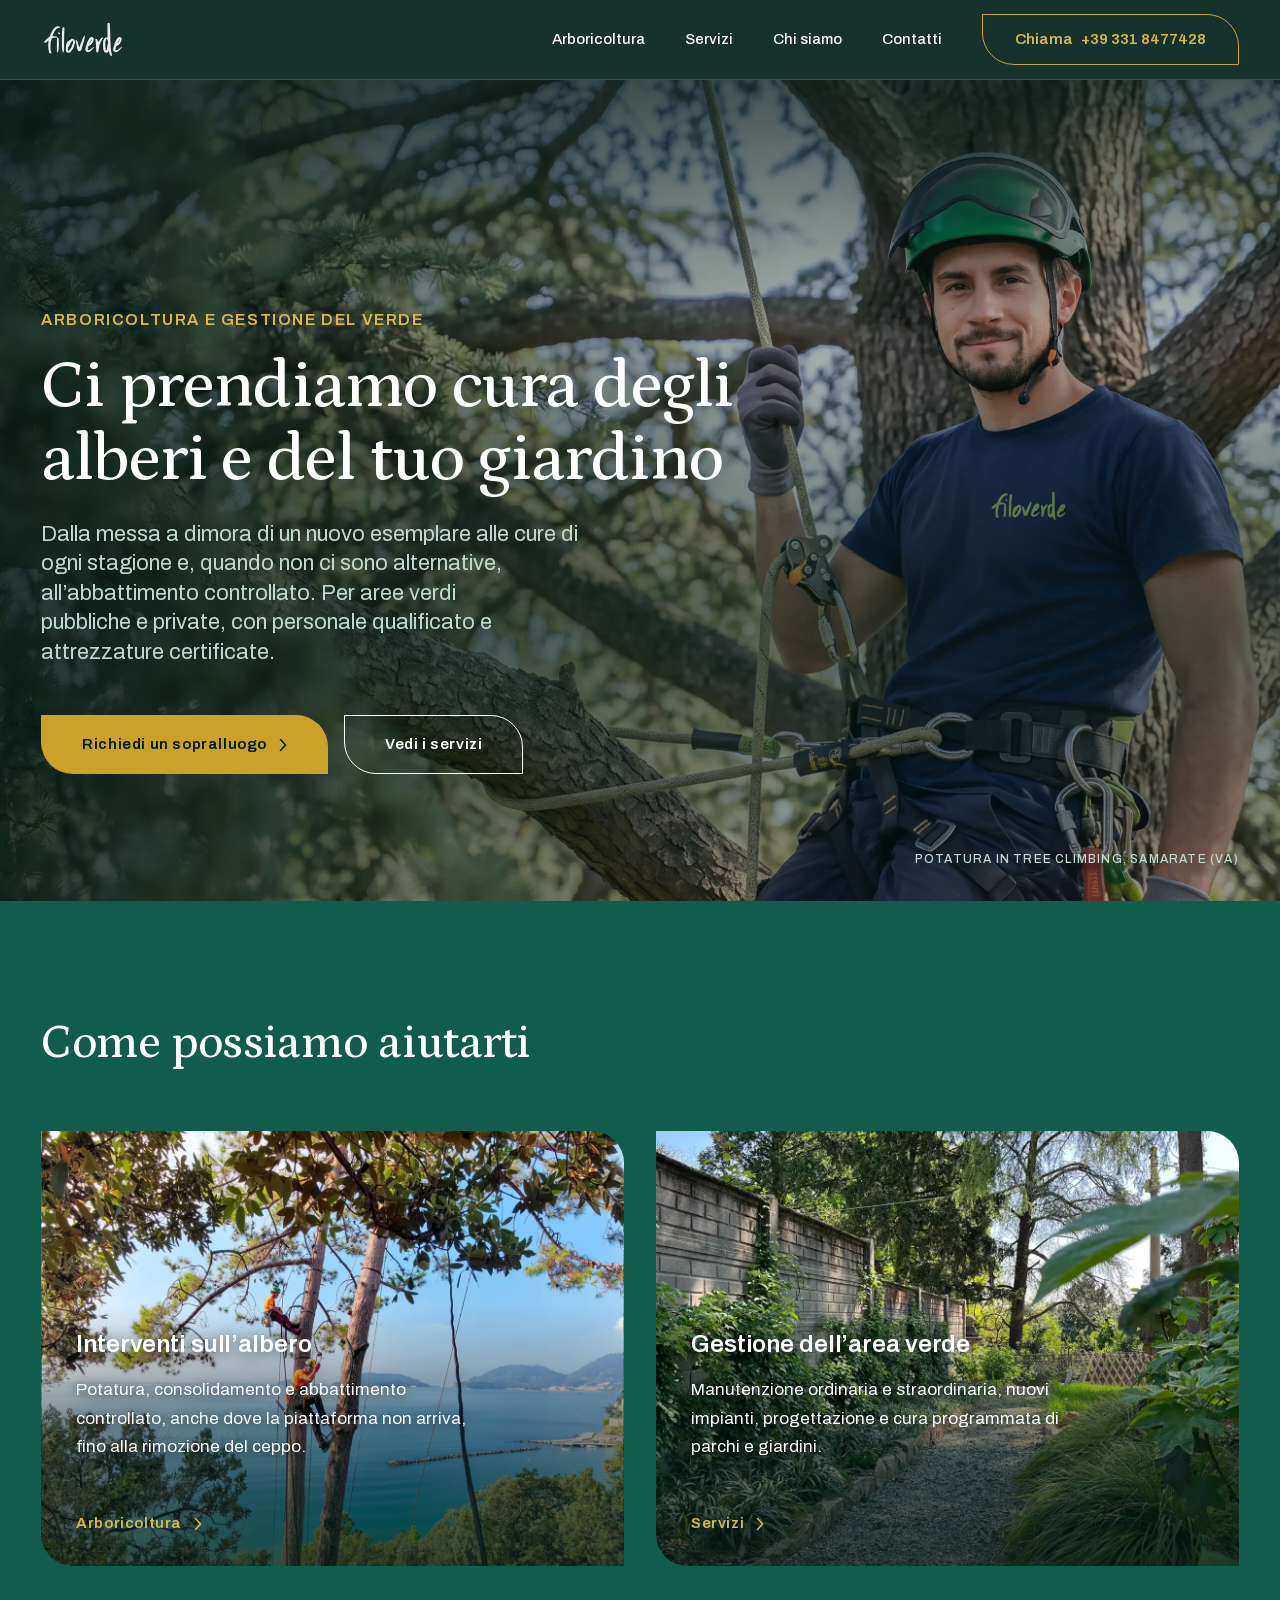
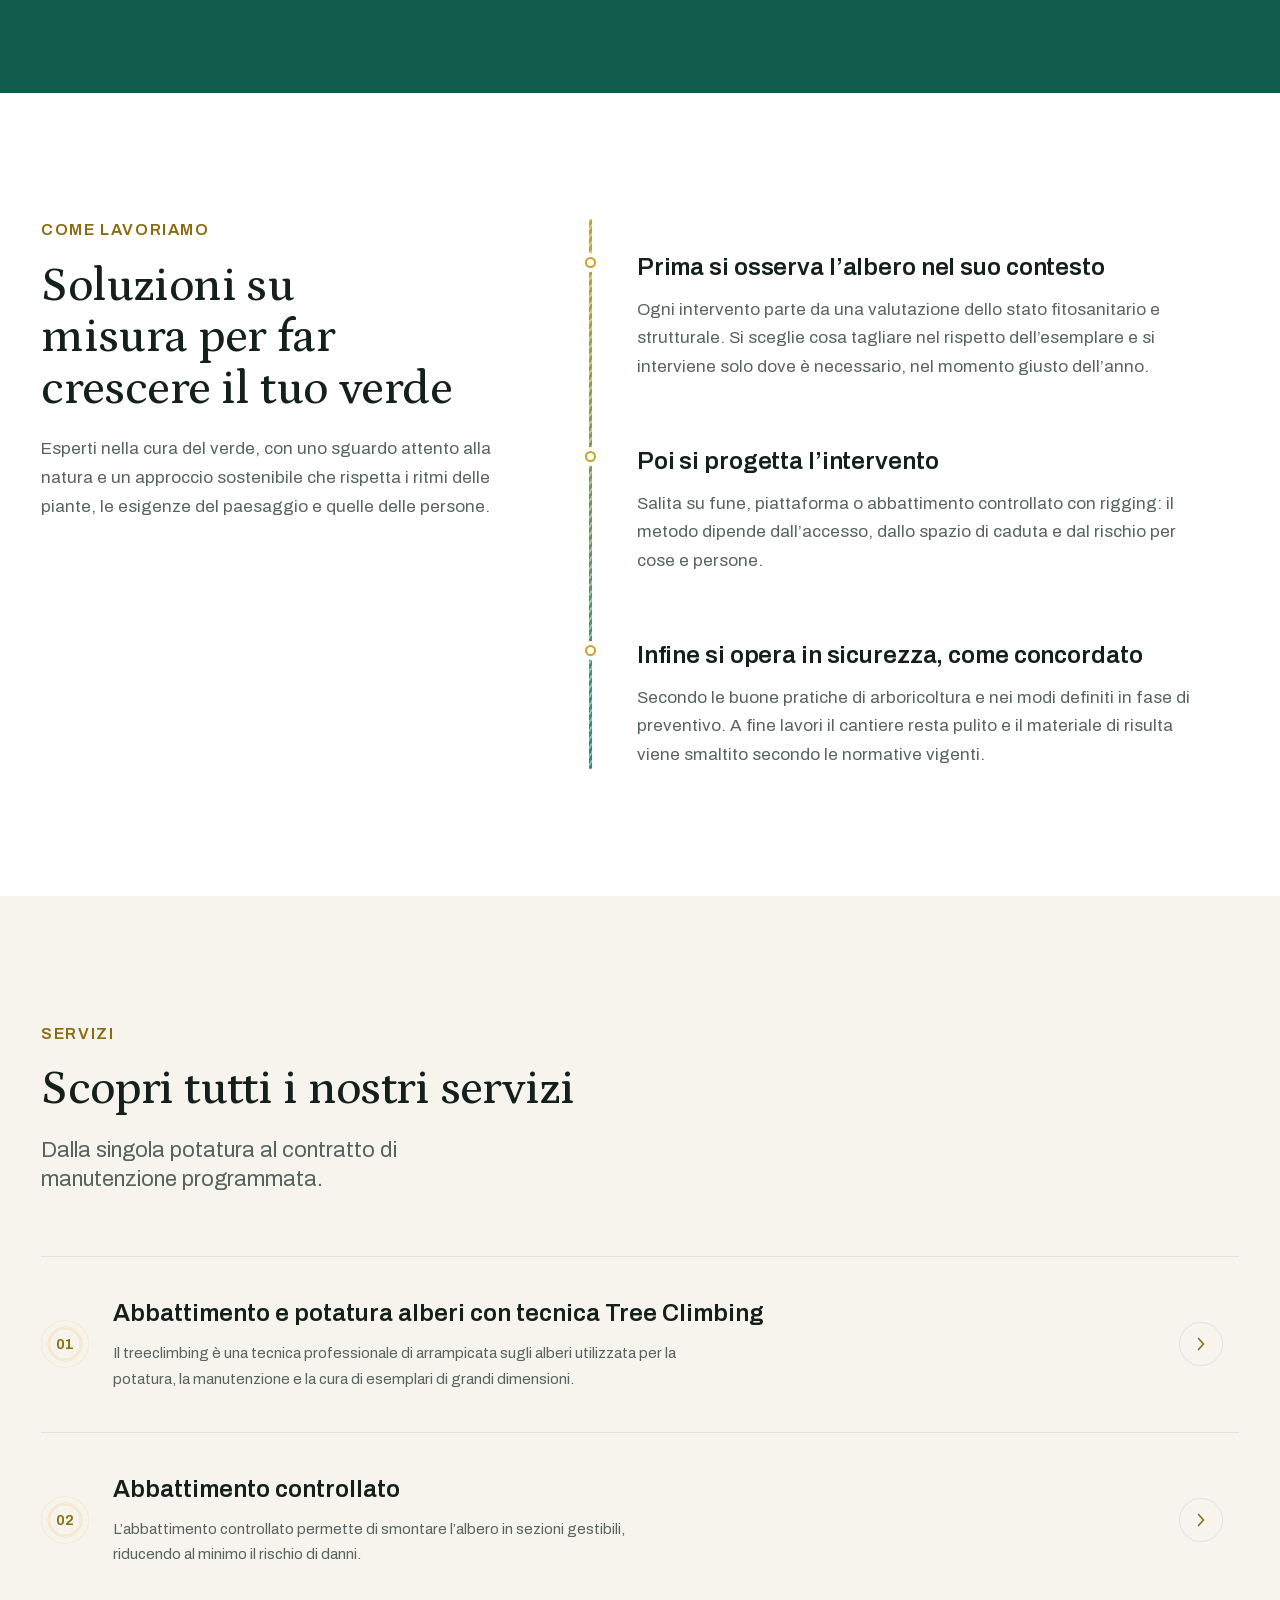
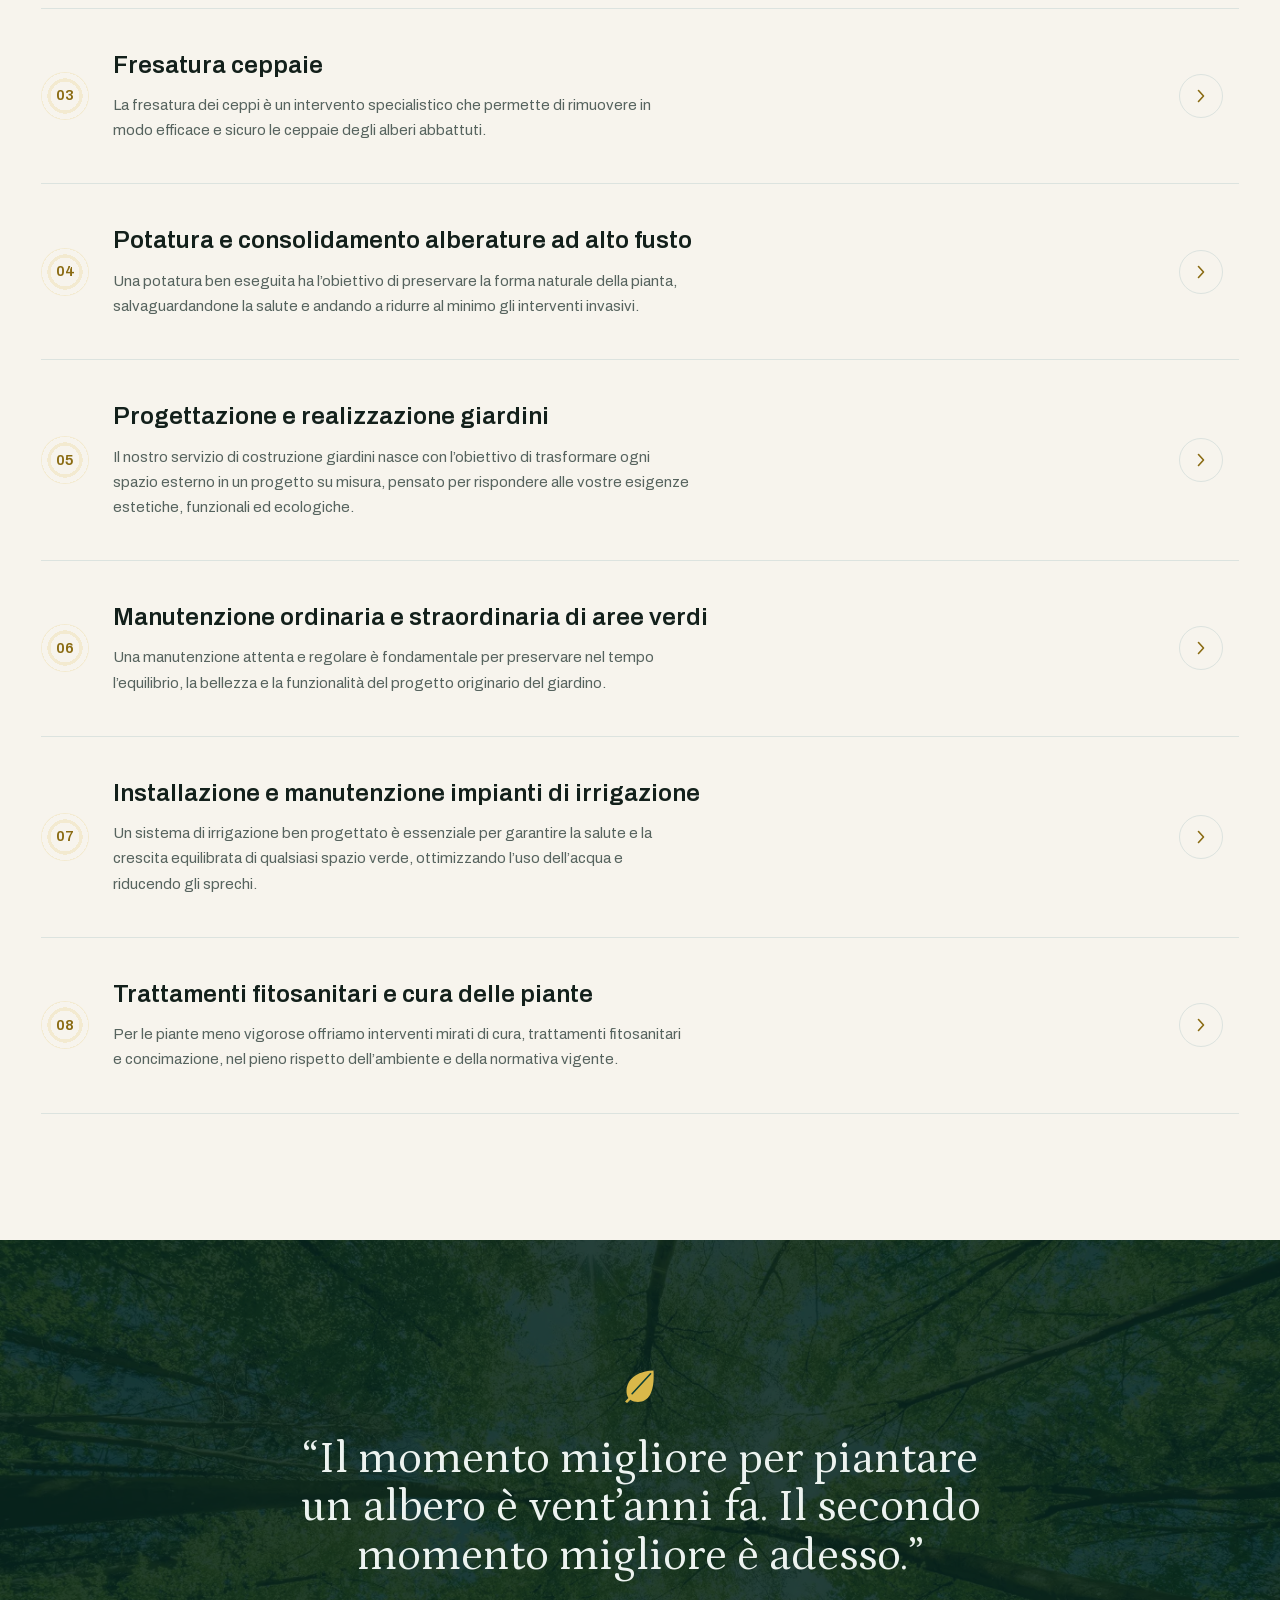
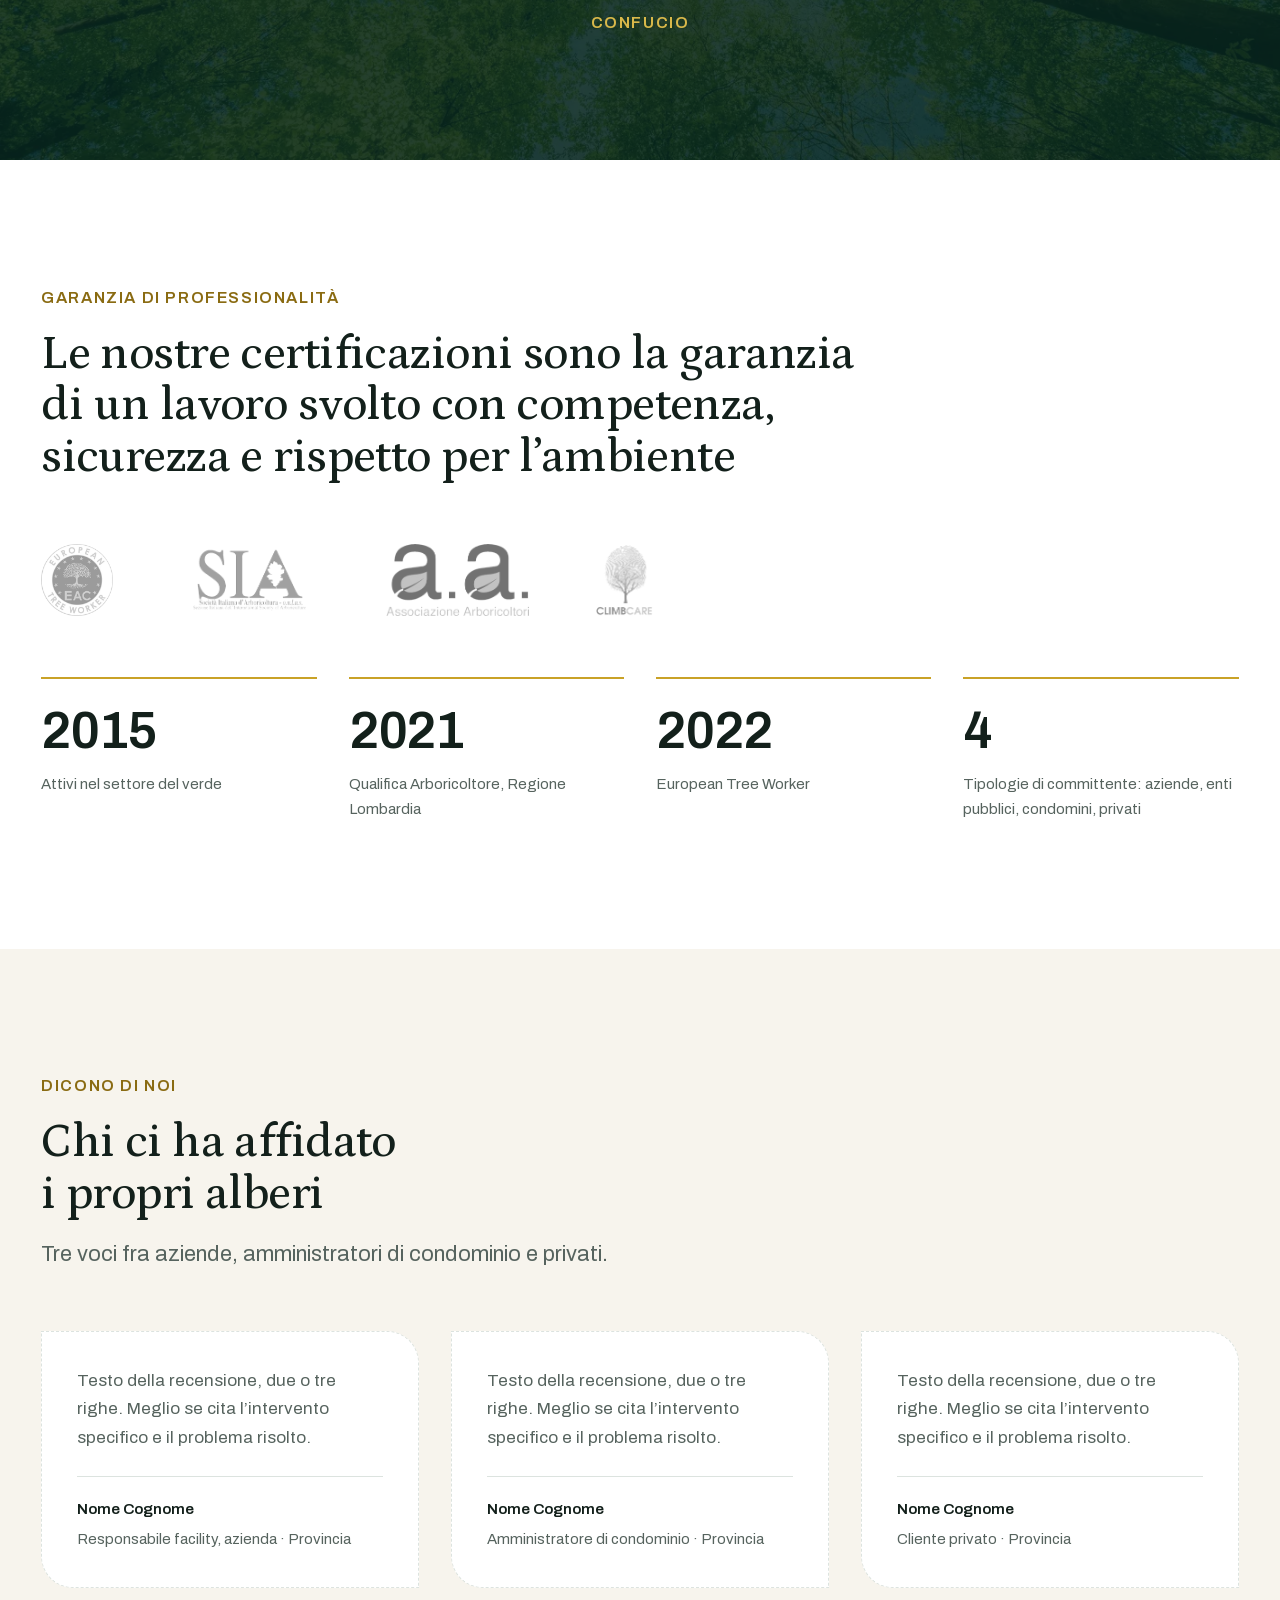
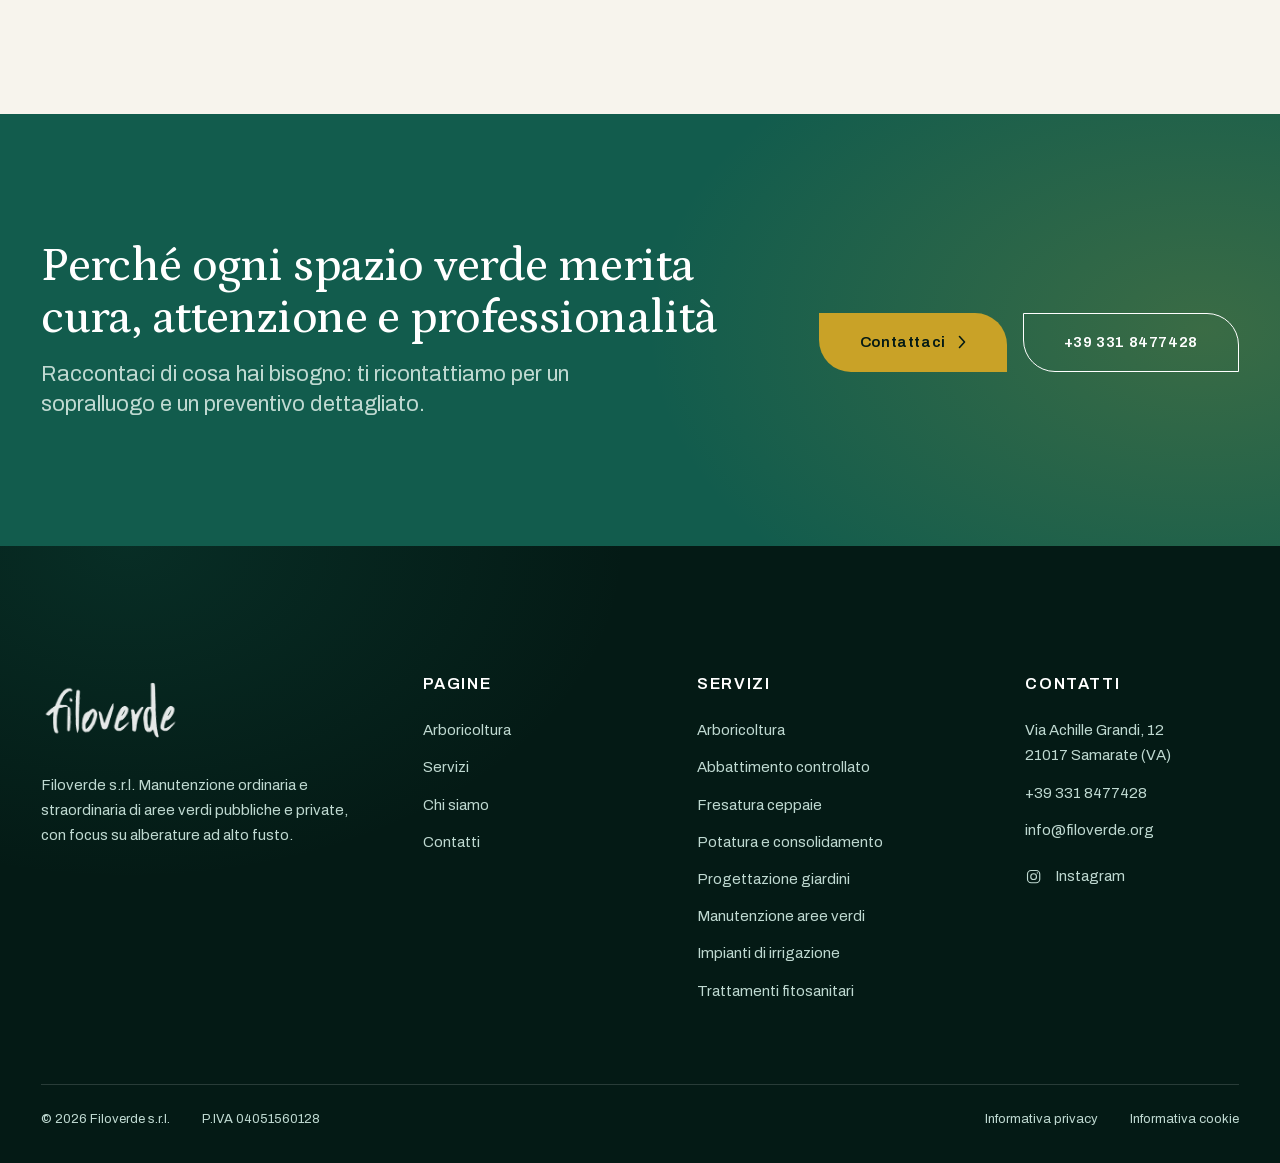
==== commit b4784616: "Testi: Arboricoltura al posto di Tree climbing, nuova hero, Come lavoriamo e galleria Co-Authored-By" ====
--- a/mockup/index.html
+++ b/mockup/index.html
@@ -9,7 +9,7 @@
 <link rel="icon" type="image/png" sizes="16x16" href="assets/favicon/favicon16.png">
 <link rel="icon" type="image/png" sizes="192x192" href="assets/favicon/favicon192.png">
 <link rel="apple-touch-icon" href="assets/favicon/appletouchicon.png">
-<title>Filoverde Srl | Cura degli alberi ad alto fusto e manutenzione del verde</title>
+<title>Filoverde Srl | Cura degli alberi e del giardino, manutenzione del verde</title>
 <meta name="description" content="Filoverde s.r.l. gestisce alberature ad alto fusto per aziende, enti pubblici, condomini e privati: potatura in tree climbing, abbattimento controllato, monitoraggio fitosanitario e manutenzione aree verdi.">
 <link rel="preload" href="assets/fonts/archivo-normal-latin.woff2" as="font" type="font/woff2" crossorigin>
 <link rel="stylesheet" href="assets/css/fonts.css">
@@ -54,7 +54,7 @@
     <button class="menu-toggle" type="button" aria-expanded="false" aria-controls="nav-principale" aria-label="Apri il menu"><svg class="menu-icona" viewBox="0 0 28 28" aria-hidden="true" focusable="false"><path class="menu-icona__alto" d="M5 8h18"/><path class="menu-icona__medio" d="M5 14h18"/><path class="menu-icona__basso" d="M5 20h18"/></svg></button>
     <nav class="testata__nav" id="nav-principale" aria-label="Navigazione principale">
       <ul>
-        <li><a href="tree-climbing.html">Tree climbing</a></li>
+        <li><a href="tree-climbing.html">Arboricoltura</a></li>
         <li><a href="servizi.html">Servizi</a></li>
         <li><a href="chi-siamo.html">Chi siamo</a></li>
         <li><a href="contatti.html">Contatti</a></li>
@@ -77,8 +77,8 @@
     </div>
     <div class="contenitore hero__contenuto" data-reveal>
       <p class="etichetta">Arboricoltura e gestione del verde</p>
-      <h1>Ci prendiamo cura degli alberi ad alto fusto</h1>
-      <p class="hero__sottotitolo">Dalla messa a dimora all&rsquo;abbattimento controllato, per aree verdi pubbliche e private. Personale qualificato, attrezzature certificate.</p>
+      <h1>Ci prendiamo cura degli alberi e del tuo giardino</h1>
+      <p class="hero__sottotitolo">Dalla messa a dimora di un nuovo esemplare alle cure di ogni stagione e, quando non ci sono alternative, all&rsquo;abbattimento controllato. Per aree verdi pubbliche e private, con personale qualificato e attrezzature certificate.</p>
       <div class="azioni">
         <a class="btn btn--primario" href="contatti.html">Richiedi un sopralluogo <svg class="freccia" viewBox="0 0 8 14" aria-hidden="true" focusable="false"><path d="M1.5 1.5 6.5 7l-5 5.5"/></svg></a>
         <a class="btn btn--fantasma" href="servizi.html">Vedi i servizi</a>
@@ -95,8 +95,8 @@
       <a class="entrypoint__carta" href="tree-climbing.html">
         <img src="assets/images/foto/home_interventialbero.webp" width="1200" height="960" alt="" loading="lazy">
         <h3>Interventi sull&rsquo;albero</h3>
-        <p>Potatura, consolidamento, abbattimento controllato e rimozione della ceppaia, anche dove la piattaforma non arriva.</p>
-        <span class="collegamento">Tree climbing <svg class="freccia" viewBox="0 0 8 14" aria-hidden="true" focusable="false"><path d="M1.5 1.5 6.5 7l-5 5.5"/></svg></span>
+        <p>Potatura, consolidamento e abbattimento controllato, anche dove la piattaforma non arriva, fino alla rimozione del ceppo.</p>
+        <span class="collegamento">Arboricoltura <svg class="freccia" viewBox="0 0 8 14" aria-hidden="true" focusable="false"><path d="M1.5 1.5 6.5 7l-5 5.5"/></svg></span>
       </a>
       <a class="entrypoint__carta" href="servizi.html">
         <img src="assets/images/foto/home_gestioneverde.webp" width="1200" height="960" alt="" loading="lazy">
@@ -119,16 +119,16 @@
       <ul class="filo__elenco scaglionato" data-reveal>
         <span class="corda" aria-hidden="true"></span>
         <li class="filo__voce">
-          <h3>Prima si legge l&rsquo;albero</h3>
-          <p>Ogni intervento parte da una valutazione dello stato fitosanitario e strutturale. Si taglia solo quello che serve, nel momento giusto dell&rsquo;anno.</p>
+          <h3>Prima si osserva l&rsquo;albero nel suo contesto</h3>
+          <p>Ogni intervento parte da una valutazione dello stato fitosanitario e strutturale. Si sceglie cosa tagliare nel rispetto dell&rsquo;esemplare e si interviene solo dove &egrave; necessario, nel momento giusto dell&rsquo;anno.</p>
         </li>
         <li class="filo__voce">
-          <h3>Poi si sceglie la tecnica</h3>
-          <p>Tree climbing, piattaforma o abbattimento sezionato: la tecnica dipende dall&rsquo;accesso, dallo spazio di caduta e dal rischio per cose e persone.</p>
+          <h3>Poi si progetta l&rsquo;intervento</h3>
+          <p>Salita su fune, piattaforma o abbattimento controllato con rigging: il metodo dipende dall&rsquo;accesso, dallo spazio di caduta e dal rischio per cose e persone.</p>
         </li>
         <li class="filo__voce">
-          <h3>Infine si lascia il cantiere pulito</h3>
-          <p>Smaltimento del materiale di risulta secondo le normative vigenti, con ripristino dell&rsquo;area e documentazione dell&rsquo;intervento.</p>
+          <h3>Infine si opera in sicurezza, come concordato</h3>
+          <p>Secondo le buone pratiche di arboricoltura e nei modi definiti in fase di preventivo. A fine lavori il cantiere resta pulito e il materiale di risulta viene smaltito secondo le normative vigenti.</p>
         </li>
       </ul>
     </div>
@@ -308,7 +308,7 @@
       <div>
         <h3>Pagine</h3>
         <ul>
-          <li><a href="tree-climbing.html">Tree climbing</a></li>
+          <li><a href="tree-climbing.html">Arboricoltura</a></li>
           <li><a href="servizi.html">Servizi</a></li>
           <li><a href="chi-siamo.html">Chi siamo</a></li>
           <li><a href="contatti.html">Contatti</a></li>
@@ -317,7 +317,7 @@
       <div>
         <h3>Servizi</h3>
         <ul class="pie__servizi">
-          <li><a href="tree-climbing.html">Tree climbing</a></li>
+          <li><a href="tree-climbing.html">Arboricoltura</a></li>
           <li><a href="abbattimento-controllato.html">Abbattimento controllato</a></li>
           <li><a href="fresatura-ceppaie.html">Fresatura ceppaie</a></li>
           <li><a href="potatura-consolidamento.html">Potatura e consolidamento</a></li>
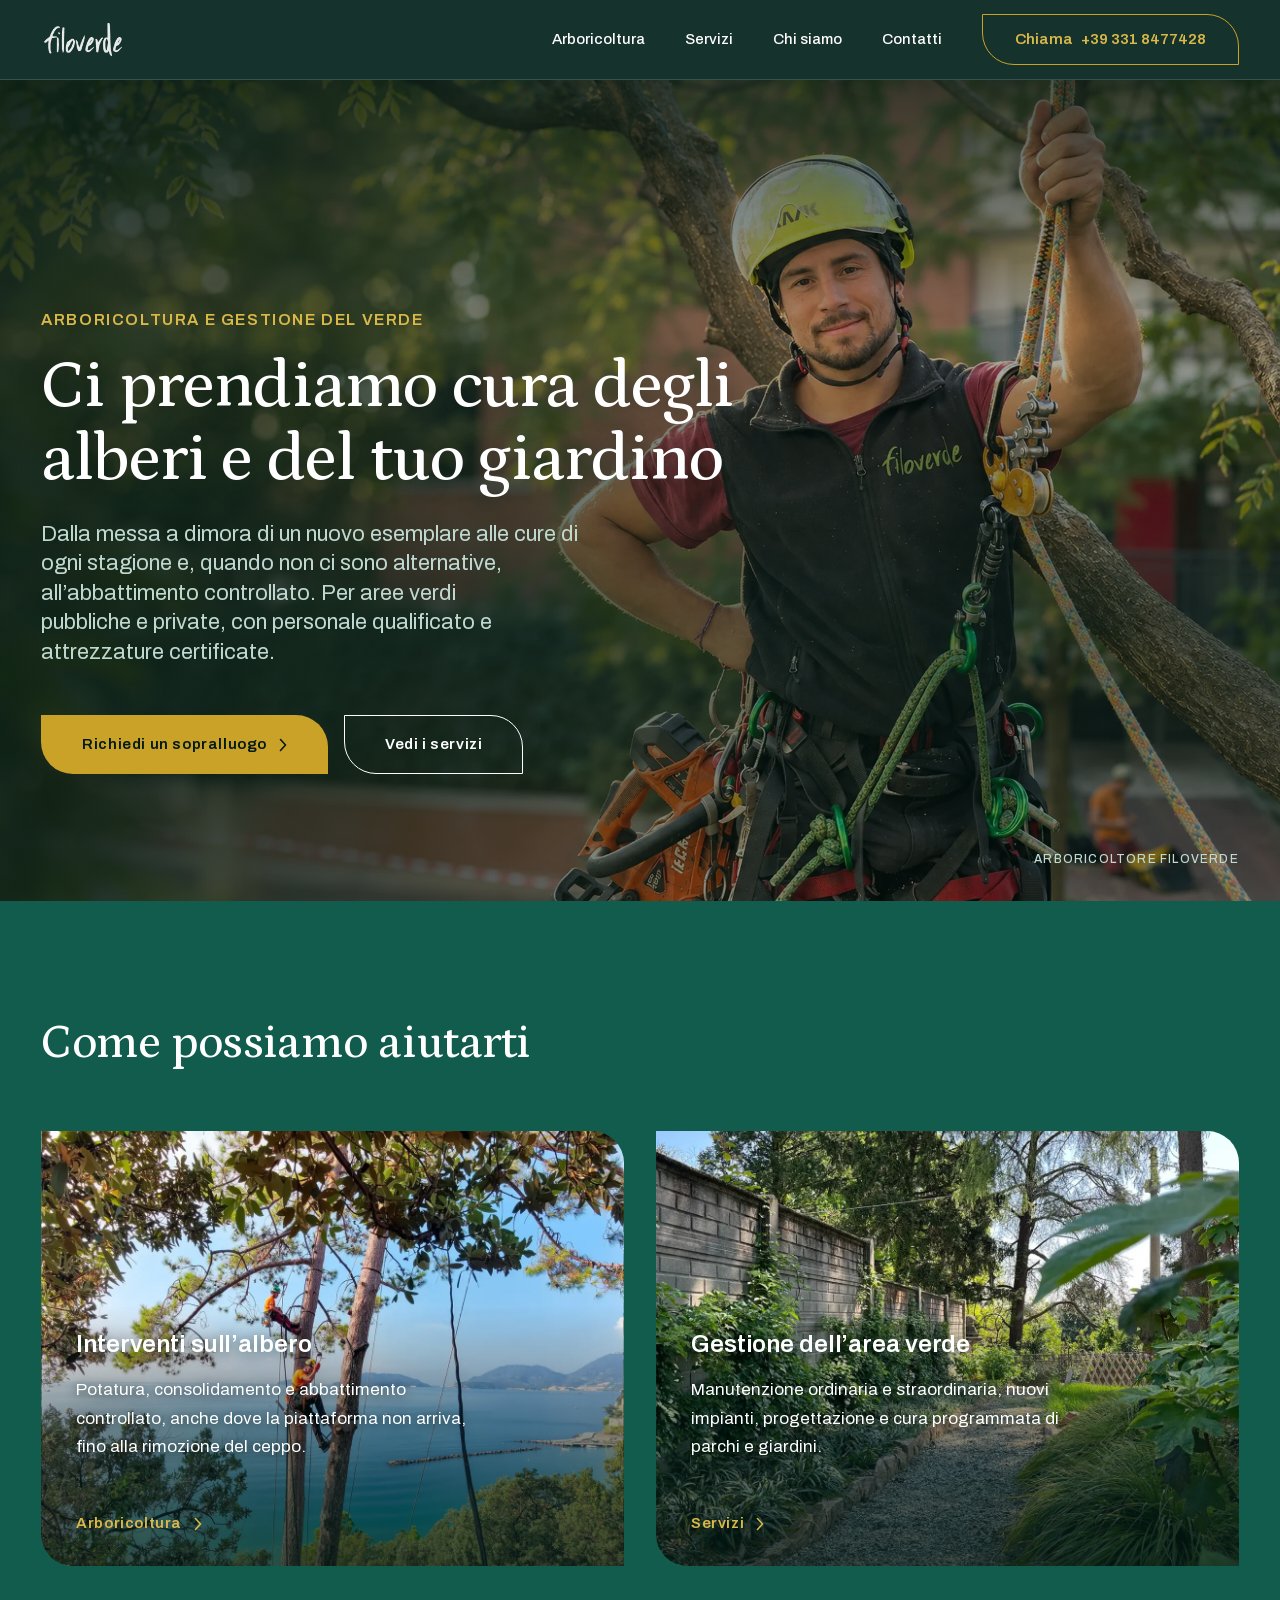
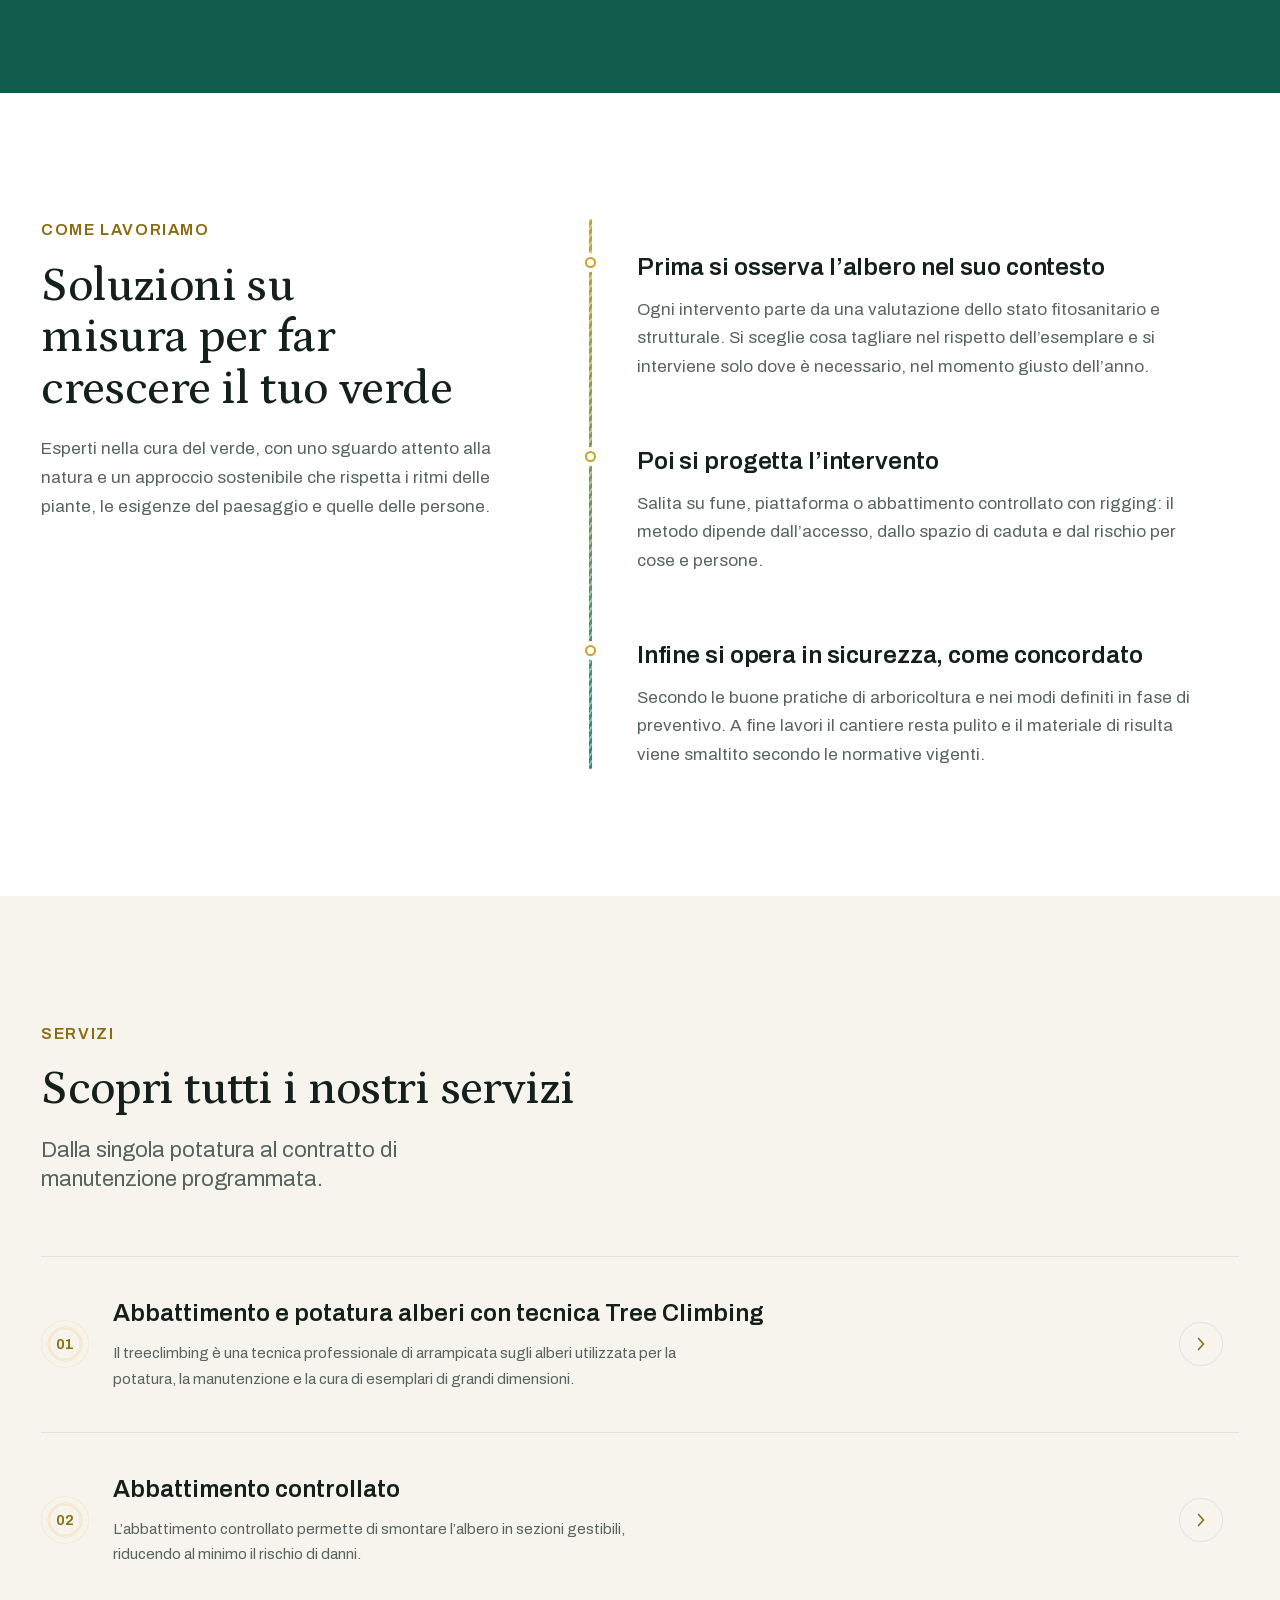
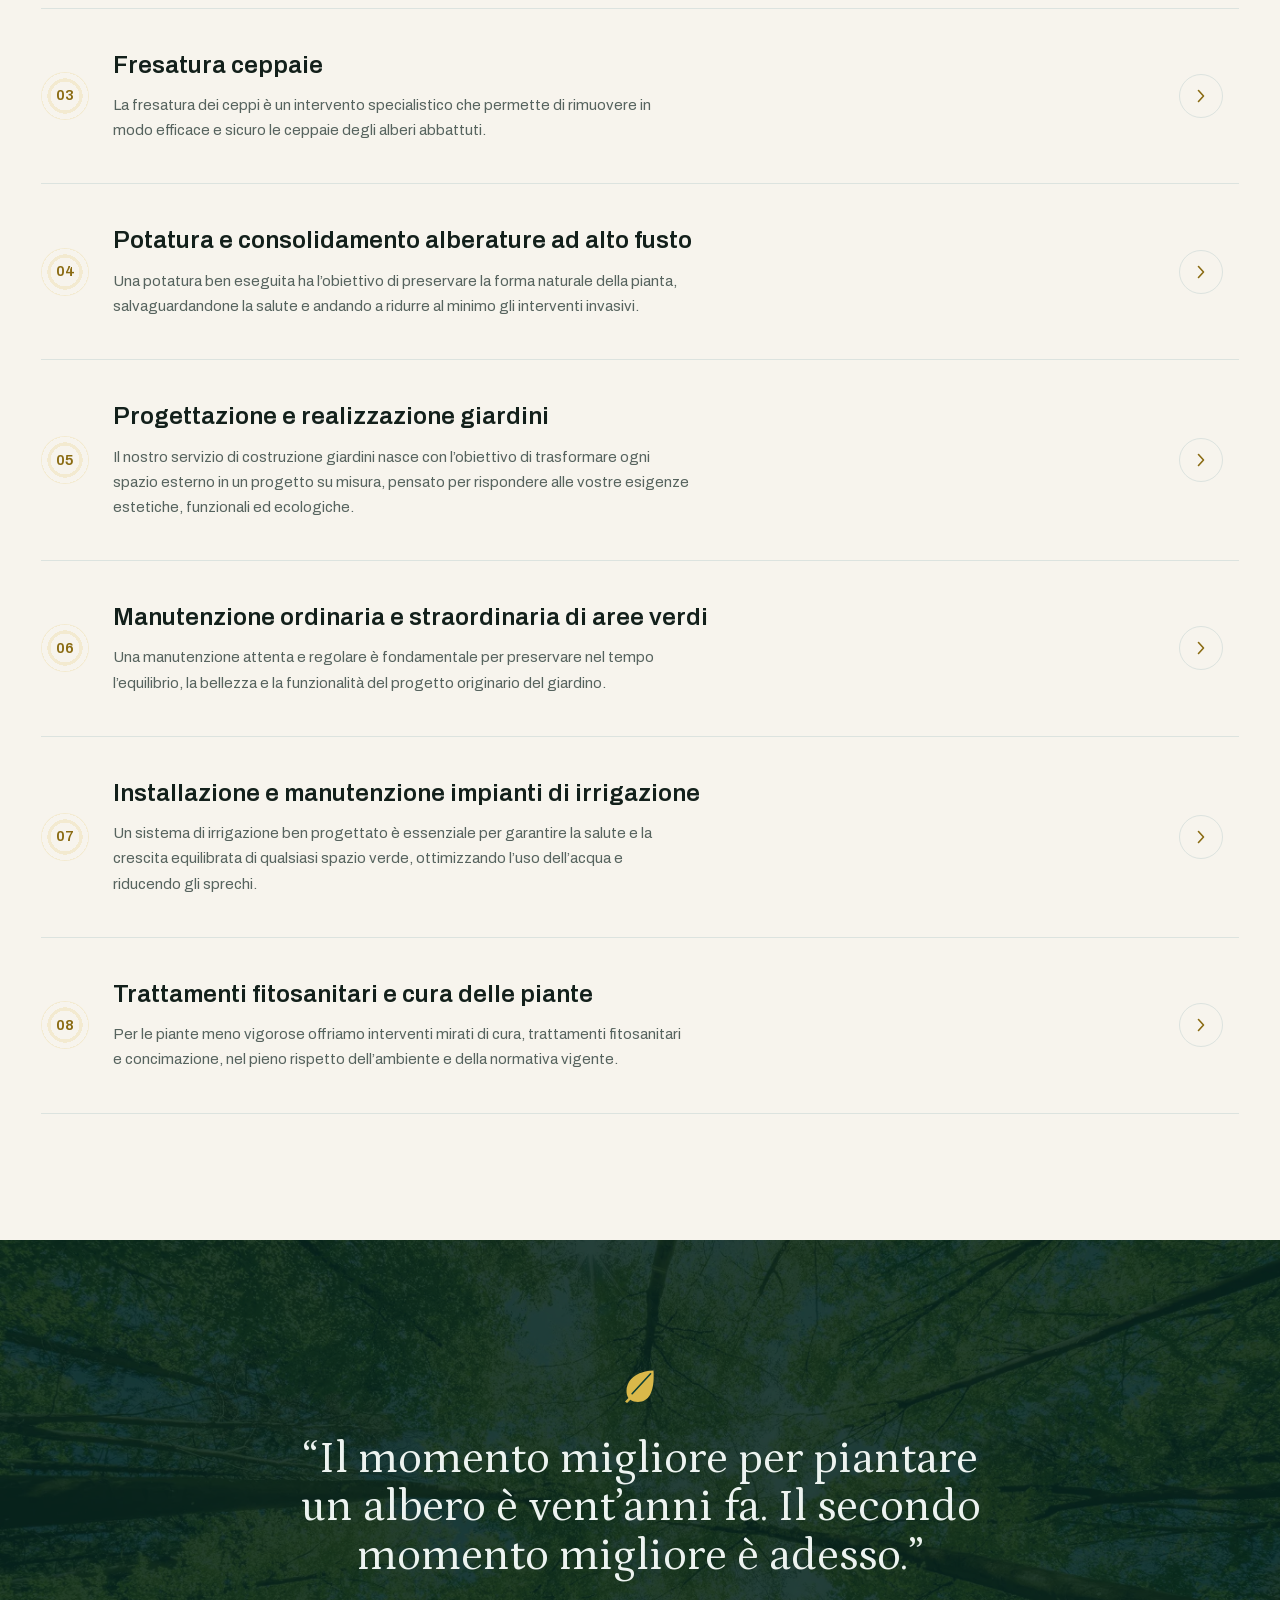
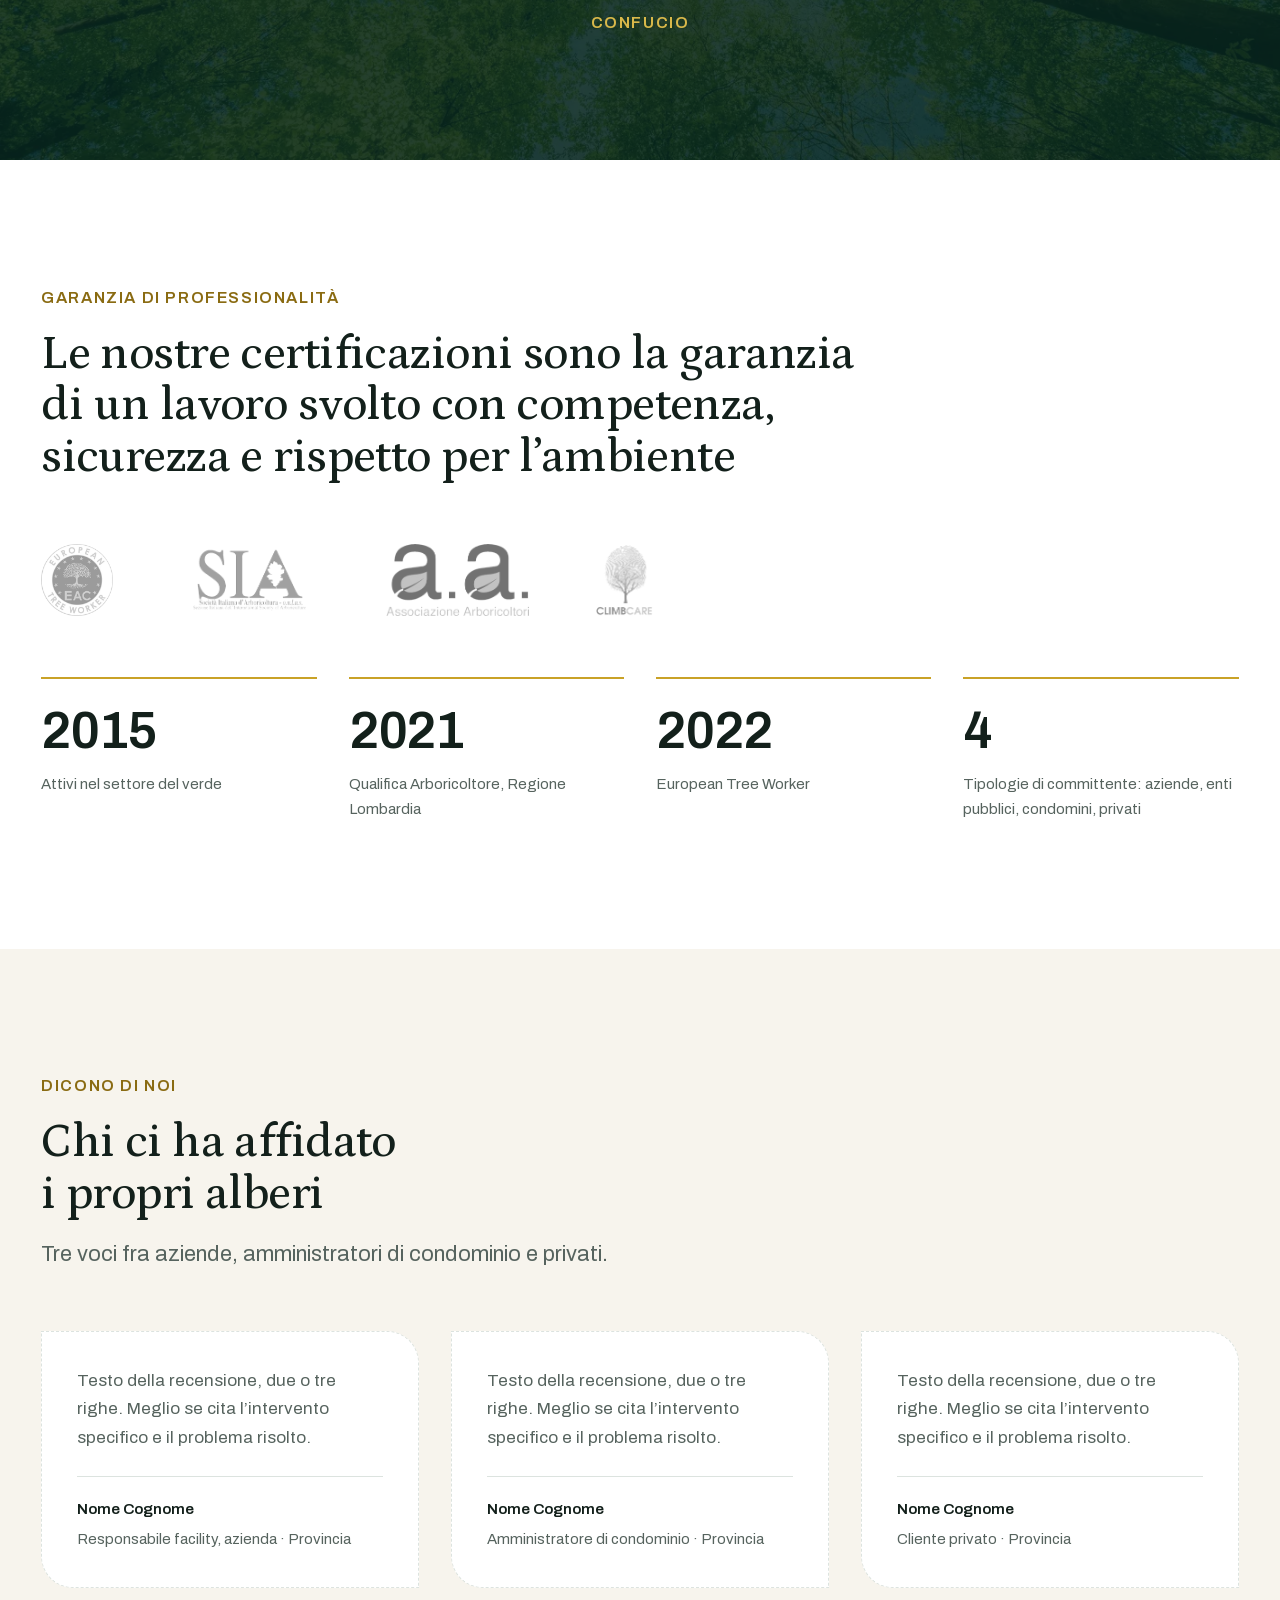
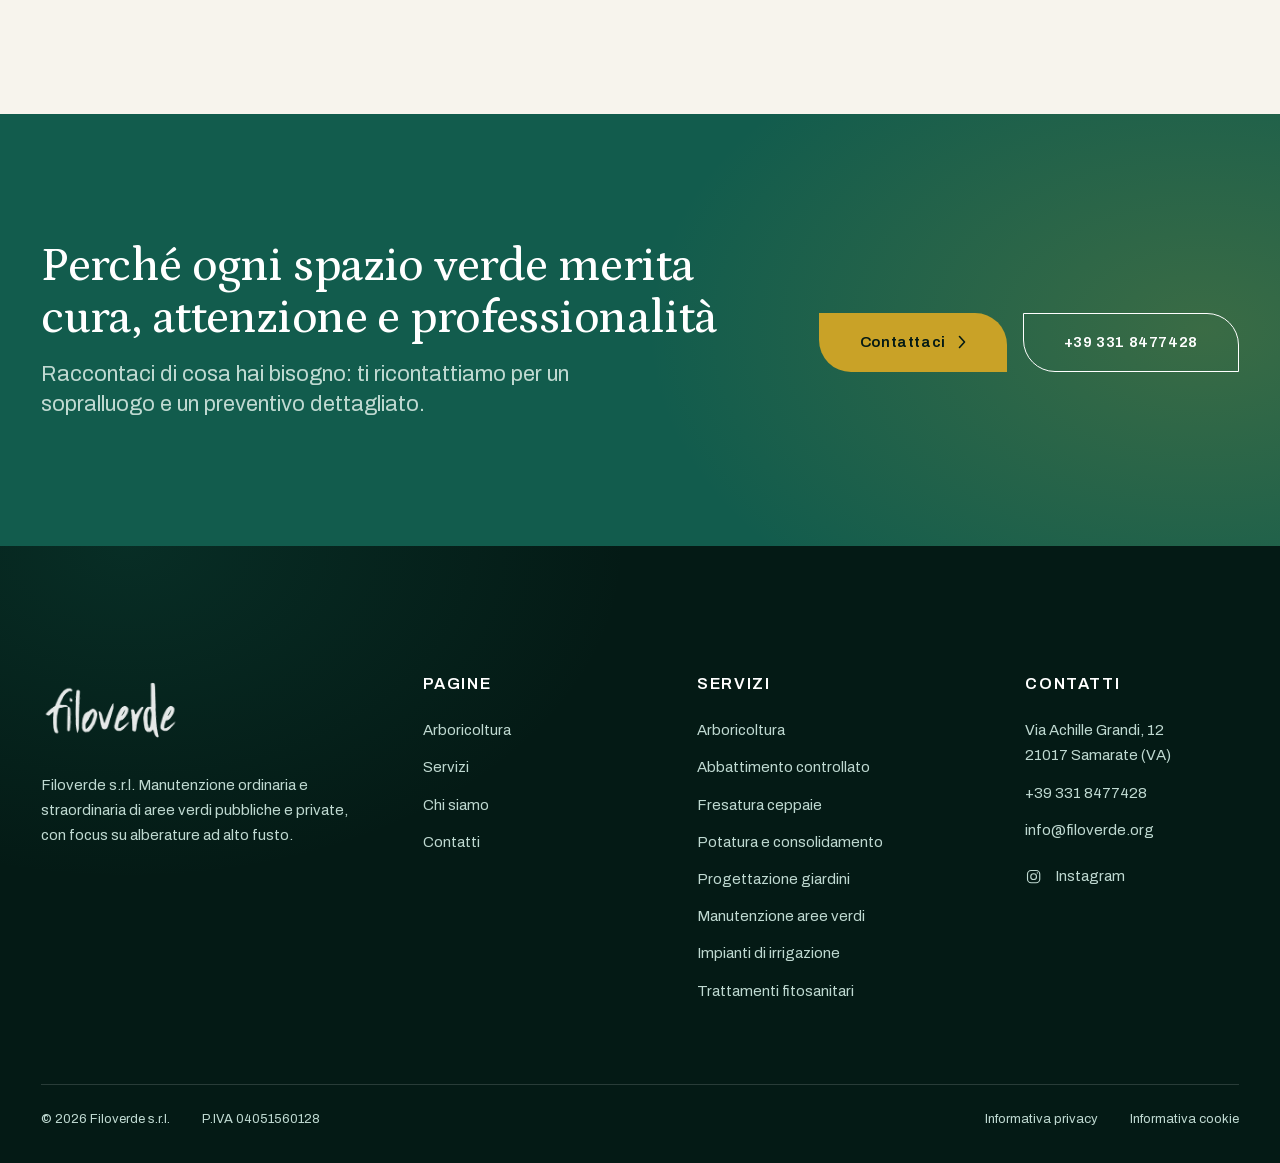
==== commit f813b57e: "Foto nuove: hero, fresatura ceppaie, galleria giardini; campo allega foto nel form contatti Co-Autho" ====
--- a/mockup/index.html
+++ b/mockup/index.html
@@ -69,11 +69,11 @@
   <!-- HERO -->
   <section class="hero">
     <div class="hero__sfondo">
-      <img src="assets/images/foto/home_hero.webp" width="2400" height="1340"
-           srcset="assets/images/foto/w1200/home_hero.webp 1200w, assets/images/foto/home_hero.webp 2400w"
+      <img src="assets/images/foto/home_hero_arboricoltore.webp" width="2400" height="1340"
+           srcset="assets/images/foto/w1200/home_hero_arboricoltore.webp 1200w, assets/images/foto/home_hero_arboricoltore.webp 2400w"
            sizes="100vw"
-           alt="Arboricoltore Filoverde imbragato su un cedro durante un intervento in tree climbing"
-           fetchpriority="high" style="object-position:72% 35%">
+           alt="Arboricoltore Filoverde con casco e imbrago, appeso alla fune tra i rami di un albero"
+           fetchpriority="high" style="object-position:66% 22%">
     </div>
     <div class="contenitore hero__contenuto" data-reveal>
       <p class="etichetta">Arboricoltura e gestione del verde</p>
@@ -84,7 +84,7 @@
         <a class="btn btn--fantasma" href="servizi.html">Vedi i servizi</a>
       </div>
     </div>
-    <p class="hero__didascalia">Potatura in tree climbing, Samarate (VA)</p>
+    <p class="hero__didascalia">Arboricoltore Filoverde</p>
   </section>
 
   <!-- DUE ENTRY POINT -->
--- a/mockup/assets/css/style.css
+++ b/mockup/assets/css/style.css
@@ -603,6 +603,14 @@
 }
 .campo textarea{min-height:10rem;resize:vertical}
 .campo__aiuto{font-size:var(--t-xs);color:var(--grigio)}
+.campo__facoltativo{font-weight:400;color:var(--grigio)}
+.campo input[type="file"]{border-style:dashed;border-color:var(--verde-300);font-size:var(--t-sm);color:var(--grigio);cursor:pointer}
+.campo input[type="file"]::file-selector-button{
+  font:inherit;font-weight:600;color:var(--inchiostro);cursor:pointer;
+  margin-right:var(--s4);padding:var(--s2) var(--s4);
+  border:1px solid var(--verde-300);border-radius:var(--r-minimo);background:var(--verde-050);
+  transition:border-color var(--transizione),background-color var(--transizione);
+}
 .privacy{display:flex;gap:var(--s4);align-items:flex-start;grid-column:1/-1;font-size:var(--t-sm)}
 .privacy input{min-height:auto;width:20px;height:20px;margin-top:.3em;flex:none;accent-color:var(--ottone-500)}
 .form__invio{grid-column:1/-1;margin-top:var(--s2)}
@@ -865,6 +873,7 @@
   .galleria figure:hover img{filter:saturate(1.06)}
   .forma-quadrifoglio figure:hover img{filter:saturate(1.06)}
   .campo input:hover,.campo textarea:hover,.campo select:hover{border-color:var(--verde-300)}
+  .campo input[type="file"]:hover::file-selector-button{border-color:var(--verde-500)}
   .contatti__blocco a:hover{color:var(--ottone-600)}
   .pie a:hover{color:var(--ottone-400)}
   .briciole a:hover{color:var(--ottone-400)}
@@ -902,6 +911,7 @@
   .galleria-fascia{padding-inline:var(--s2)}
   .galleria-fascia__riga{flex-wrap:wrap}
   .galleria-fascia figure[style*="16/9"]{flex-basis:100%}
+  .galleria-fascia--quattro figure{flex:1 1 calc(50% - var(--s2));aspect-ratio:4/5}
 }
 @media (hover:hover){
   .galleria-fascia figure:hover{border-radius:var(--foglia-inversa)}
